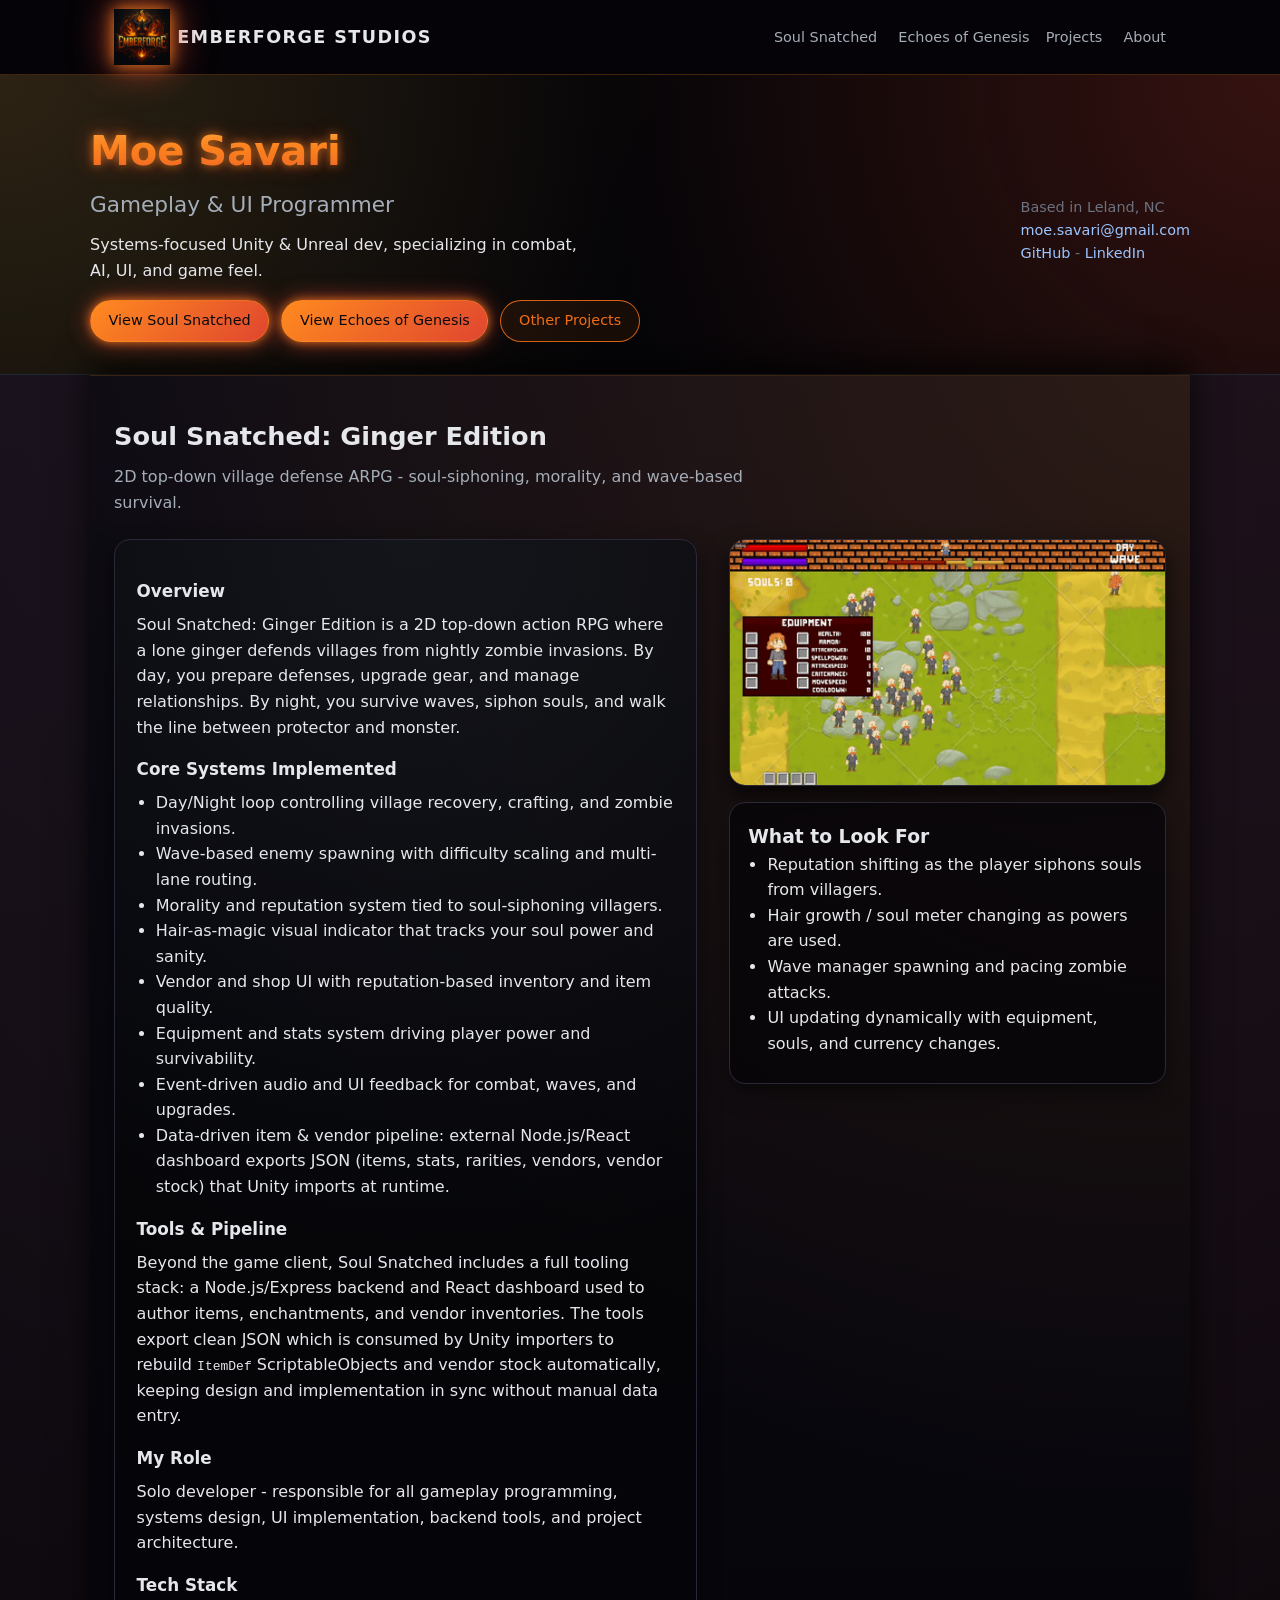
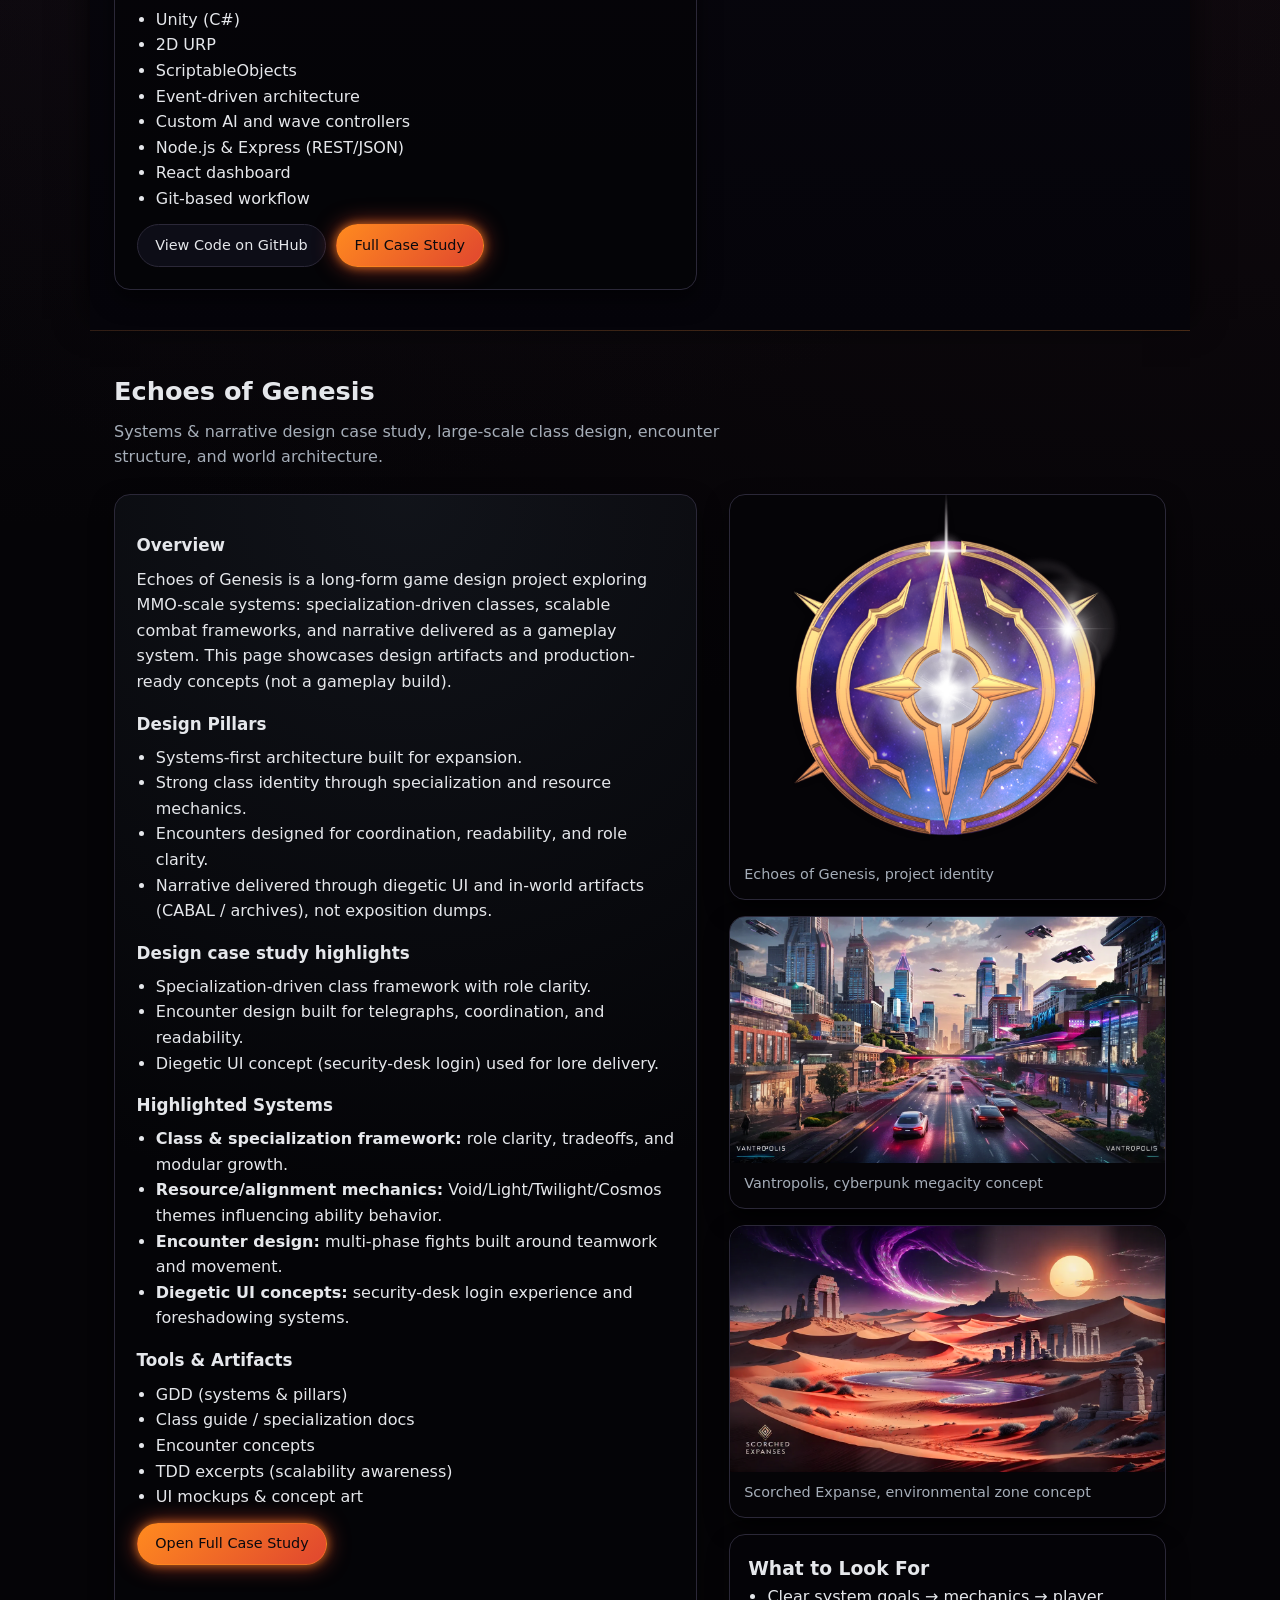
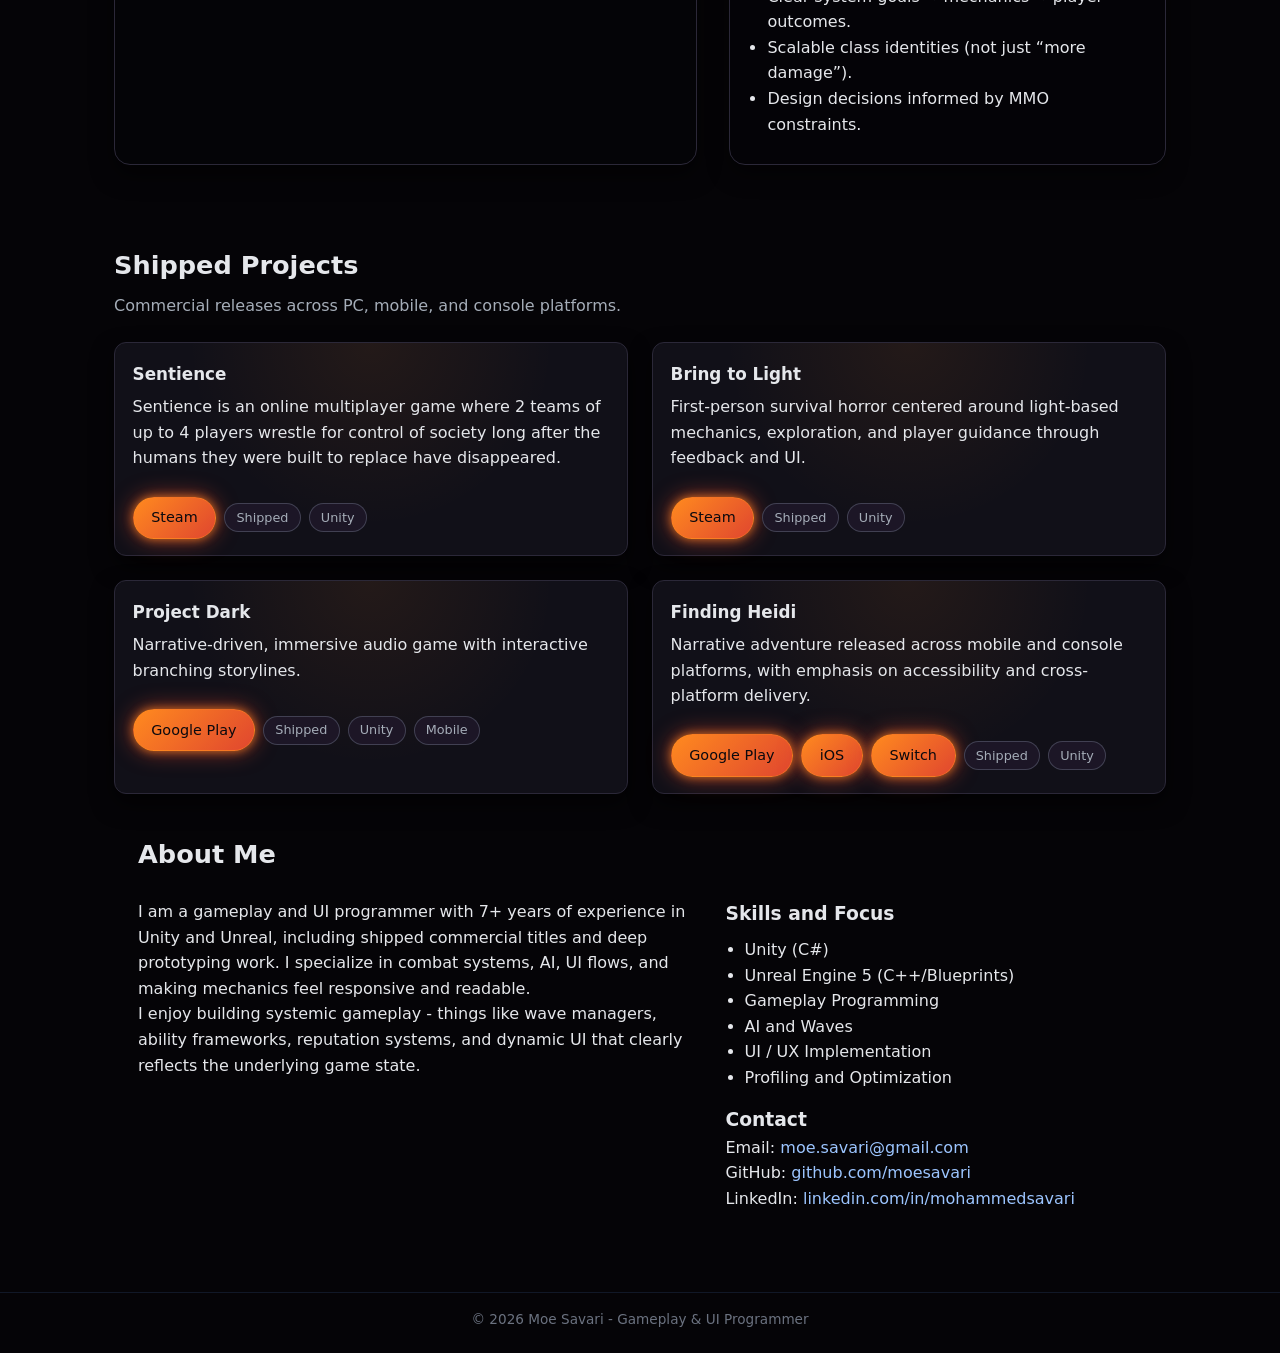
==== index.html @ b4a8c90b "Portfolio: finalize Echoes of Genesis case study and character layout - Added EOG design case study " ====
<!DOCTYPE html>
<html lang="en">
<head>
    <meta charset="UTF-8" />
    <meta name="viewport" content="width=device-width, initial-scale=1.0" />
    <title>Moe Savari - Gameplay & UI Programmer</title>
    <link rel="stylesheet" href="style.css" />
    <link rel="icon" type="image/png" sizes="32x32" href="assets/emberforge_favicon_32x32.png">
    <link rel="icon" type="image/png" sizes="16x16" href="assets/emberforge_favicon_16x16.png">
    <link rel="shortcut icon" href="assets/emberforge_favicon.ico">
</head>
<body>
    <nav class="top-nav">
        <div class="nav-inner">
            <a href="index.html" class="nav-brand">
                <img src="assets/emberforge-logo.png" alt="EmberForge logo" class="brand-logo" />
                <span class="brand-text">EmberForge Studios</span>
            </a>
            <div class="nav-links">
                <a href="index.html#soul-snatched">Soul Snatched</a>
                
                <a href="index.html#echoes-of-genesis">Echoes of Genesis</a><a href="index.html#projects">Projects</a>
                <a href="index.html#about">About</a>
            </div>
        </div>
    </nav>

    <header class="hero">
        <div class="hero-inner">
            <div>
                <h1>Moe Savari</h1>
                <h2>Gameplay & UI Programmer</h2>
                <p class="tagline">
                    Systems-focused Unity & Unreal dev, specializing in combat, AI, UI, and game feel.
                </p>
                <div class="hero-actions">
					<a class="btn primary" href="soul-snatched.html">View Soul Snatched</a>
					<a class="btn primary" href="echoes-of-genesis.html">View Echoes of Genesis</a>
					<a class="btn secondary" href="#projects">Other Projects</a>
				</div>
            </div>
            <div class="hero-meta">
                <p>Based in Leland, NC</p>
                <p>
                    <a href="mailto:moe.savari@gmail.com">moe.savari@gmail.com</a>
                </p>
                <p>
                    <a href="https://github.com/moesavari" target="_blank">GitHub</a> -
                    <a href="https://linkedin.com/in/mohammedsavari" target="_blank">LinkedIn</a>
                </p>
            </div>
		</div>
</header>

    <main>
        <!-- Soul Snatched - MAIN PROJECT -->
        <section id="soul-snatched" class="section highlight">
            <div class="section-header">
                <h2>Soul Snatched: Ginger Edition</h2>
                <p class="section-subtitle">
                    2D top-down village defense ARPG - soul-siphoning, morality, and wave-based survival.
                </p>
            </div>

            <div class="project-grid">
                <div class="project-description">
                    <h3>Overview</h3>
                    <p>
                        Soul Snatched: Ginger Edition is a 2D top-down action RPG where a lone ginger
                        defends villages from nightly zombie invasions. By day, you prepare defenses,
                        upgrade gear, and manage relationships. By night, you survive waves, siphon souls,
                        and walk the line between protector and monster.
                    </p>

                    <h3>Core Systems Implemented</h3>
                    <ul>
                        <li>Day/Night loop controlling village recovery, crafting, and zombie invasions.</li>
                        <li>Wave-based enemy spawning with difficulty scaling and multi-lane routing.</li>
                        <li>Morality and reputation system tied to soul-siphoning villagers.</li>
                        <li>Hair-as-magic visual indicator that tracks your soul power and sanity.</li>
                        <li>Vendor and shop UI with reputation-based inventory and item quality.</li>
                        <li>Equipment and stats system driving player power and survivability.</li>
                        <li>Event-driven audio and UI feedback for combat, waves, and upgrades.</li>
                        <li>
                            Data-driven item &amp; vendor pipeline: external Node.js/React dashboard exports
                            JSON (items, stats, rarities, vendors, vendor stock) that Unity imports at runtime.
                        </li>
                    </ul>

                    <h3>Tools &amp; Pipeline</h3>
                    <p>
                        Beyond the game client, Soul Snatched includes a full tooling stack: a Node.js/Express
                        backend and React dashboard used to author items, enchantments, and vendor inventories.
                        The tools export clean JSON which is consumed by Unity importers to rebuild
                        <code>ItemDef</code> ScriptableObjects and vendor stock automatically, keeping design
                        and implementation in sync without manual data entry.
                    </p>

                    <h3>My Role</h3>
                    <p>
                        Solo developer - responsible for all gameplay programming, systems design,
                        UI implementation, backend tools, and project architecture.
                    </p>

                    <h3>Tech Stack</h3>
                    <ul class="pill-list">
                        <li>Unity (C#)</li>
                        <li>2D URP</li>
                        <li>ScriptableObjects</li>
                        <li>Event-driven architecture</li>
                        <li>Custom AI and wave controllers</li>
                        <li>Node.js &amp; Express (REST/JSON)</li>
                        <li>React dashboard</li>
                        <li>Git-based workflow</li>
                    </ul>

                    <div class="project-links">
                        <a href="https://github.com/moesavari/soul-snatcher-ginger-edition" target="_blank" class="btn secondary">
                            View Code on GitHub
                        </a>
                        <a href="soul-snatched.html" class="btn primary">
                            Full Case Study
                        </a>
                    </div>
                </div>

                <div class="project-media">
                    <!-- Reputation / soul-siphoning GIF on main page -->
                    <div class="media-gif">
                        <img src="assets/gifs/Reputation.gif"
                             alt="Soul siphoning and reputation change in Soul Snatched"
                             class="media-gif-image" />
                    </div>
                    <div class="media-notes">
                        <h3>What to Look For</h3>
                        <ul>
                            <li>Reputation shifting as the player siphons souls from villagers.</li>
                            <li>Hair growth / soul meter changing as powers are used.</li>
                            <li>Wave manager spawning and pacing zombie attacks.</li>
                            <li>UI updating dynamically with equipment, souls, and currency changes.</li>
                        </ul>
                    </div>
                </div>
            </div>
        </section>

        
        <!-- Echoes of Genesis - DESIGN CASE STUDY -->
        <section id="echoes-of-genesis" class="section">
            <div class="section-header">
                <h2>Echoes of Genesis</h2>
                <p class="section-subtitle">
                    Systems &amp; narrative design case study, large-scale class design, encounter structure, and world architecture.
                </p>
            </div>

            <div class="project-grid">
                <div class="project-description">
                    <h3>Overview</h3>
                    <p>
                        Echoes of Genesis is a long-form game design project exploring MMO-scale systems: specialization-driven classes,
                        scalable combat frameworks, and narrative delivered as a gameplay system. This page showcases design artifacts and
                        production-ready concepts (not a gameplay build).
                    </p>

                    <h3>Design Pillars</h3>
                    <ul>
                        <li>Systems-first architecture built for expansion.</li>
                        <li>Strong class identity through specialization and resource mechanics.</li>
                        <li>Encounters designed for coordination, readability, and role clarity.</li>
                        <li>Narrative delivered through diegetic UI and in-world artifacts (CABAL / archives), not exposition dumps.</li>
                    </ul>
					
					<h3>Design case study highlights</h3>
					<ul>
						<li>Specialization-driven class framework with role clarity.</li>
						<li>Encounter design built for telegraphs, coordination, and readability.</li>
						<li>Diegetic UI concept (security-desk login) used for lore delivery.</li>
					</ul>

                    <h3>Highlighted Systems</h3>
                    <ul>
                        <li><strong>Class &amp; specialization framework:</strong> role clarity, tradeoffs, and modular growth.</li>
                        <li><strong>Resource/alignment mechanics:</strong> Void/Light/Twilight/Cosmos themes influencing ability behavior.</li>
                        <li><strong>Encounter design:</strong> multi-phase fights built around teamwork and movement.</li>
                        <li><strong>Diegetic UI concepts:</strong> security-desk login experience and foreshadowing systems.</li>
                    </ul>

                    <h3>Tools &amp; Artifacts</h3>
                    <ul class="pill-list">
                        <li>GDD (systems &amp; pillars)</li>
                        <li>Class guide / specialization docs</li>
                        <li>Encounter concepts</li>
                        <li>TDD excerpts (scalability awareness)</li>
                        <li>UI mockups &amp; concept art</li>
                    </ul>
					
                    <a href="echoes-of-genesis.html" class="btn primary" style="align-self:flex-start;">Open Full Case Study</a>
					
                </div>

                <div class="project-media">
                    
                    <div class="media-gif">
                        <img src="assets/eog/EOG_Logo.png" alt="Echoes of Genesis logo" class="media-gif-image">
                        <div class="media-caption">Echoes of Genesis, project identity</div>
                    </div>

                    <div class="media-gif">
                        <img src="assets/eog/Vantropolis.png" alt="Vantropolis concept art" class="media-gif-image">
                        <div class="media-caption">Vantropolis, cyberpunk megacity concept</div>
                    </div>
                    <div class="media-gif">
                        <img src="assets/eog/ScorchedExpanse.png" alt="Scorched Expanse concept art" class="media-gif-image">
                        <div class="media-caption">Scorched Expanse, environmental zone concept</div>
                    </div>

					<div class="media-notes">
                        <h3>What to Look For</h3>
                        <ul>
                            <li>Clear system goals → mechanics → player outcomes.</li>
                            <li>Scalable class identities (not just “more damage”).</li>
                            <li>Design decisions informed by MMO constraints.</li>
                        </ul>
                    </div>
                </div>
            </div>
        </section>

        <!-- Other Projects Section -->
        <section id="projects" class="section">
            <div class="section-header">
                <h2>Shipped Projects</h2>
                <p class="section-subtitle">
                    Commercial releases across PC, mobile, and console platforms.
                </p>
            </div>

            <div class="cards">
                <article class="card">
                    <h3>Sentience</h3>
                    <p>
                        Sentience is an online multiplayer game where 2 teams of up to 4 players wrestle for control of society long after the humans they were built to replace have disappeared.
                    </p>
					<br>
                    <p class="card-links">
                        <a href="https://store.steampowered.com/app/1352540/Sentience/" target="_blank" class="btn primary">Steam</a>
                        <span class="pill">Shipped</span>
                        <span class="pill">Unity</span>
                    </p>
                </article>

                <article class="card">
                    <h3>Bring to Light</h3>
                    <p>
                        First-person survival horror centered around light-based mechanics, exploration, and player guidance through feedback and UI.
                    </p>
					<br>
                    <p class="card-links">
                        <a href="https://store.steampowered.com/app/636720/Bring_to_Light/" target="_blank" class="btn primary">Steam</a>
                        <span class="pill">Shipped</span>
                        <span class="pill">Unity</span>
                    </p>
                </article>

                <article class="card">
                    <h3>Project Dark</h3>
                    <p>
                        Narrative-driven, immersive audio game with interactive branching storylines.
                    </p>
					<br>
                    <p class="card-links">
                        <a href="https://play.google.com/store/apps/details?id=com.RedMeatGames.ProjectDark&hl=en_US" target="_blank" class="btn primary">Google Play</a>
                        <span class="pill">Shipped</span>
						<span class="pill">Unity</span>
                        <span class="pill">Mobile</span>
                    </p>
                </article>

                <article class="card">
                    <h3>Finding Heidi</h3>
                    <p>
                        Narrative adventure released across mobile and console platforms, with emphasis on accessibility and cross-platform delivery.
                    </p>
					<br>
                    <p class="card-links">
                        <a href="https://play.google.com/store/apps/details?id=com.RedMeatGames.FindingHeidiPrem" target="_blank" class="btn primary">Google Play</a>
                        <a href="https://apps.apple.com/il/app/finding-heidi/id1607544480" target="_blank" class="btn primary">iOS</a>
                        <a href="https://www.nintendo.com/us/store/products/finding-heidi-switch/" target="_blank" class="btn primary">Switch</a>
                        <span class="pill">Shipped</span>
						<span class="pill">Unity</span>
                    </p>
                </article>
            </div>


        <!-- About / Contact -->
        <section id="about" class="section">
            <div class="section-header">
                <h2>About Me</h2>
            </div>
            <div class="about-grid">
                <div>
                    <p>
                        I am a gameplay and UI programmer with 7+ years of experience in Unity and Unreal,
                        including shipped commercial titles and deep prototyping work. I specialize in
                        combat systems, AI, UI flows, and making mechanics feel responsive and readable.
                    </p>
                    <p>
                        I enjoy building systemic gameplay - things like wave managers, ability
                        frameworks, reputation systems, and dynamic UI that clearly reflects the
                        underlying game state.
                    </p>
                </div>
                <div>
                    <h3>Skills and Focus</h3>
                    <ul class="pill-list">
                        <li>Unity (C#)</li>
                        <li>Unreal Engine 5 (C++/Blueprints)</li>
                        <li>Gameplay Programming</li>
                        <li>AI and Waves</li>
                        <li>UI / UX Implementation</li>
                        <li>Profiling and Optimization</li>
                    </ul>

                    <h3>Contact</h3>
                    <p>
                        Email:
                        <a href="mailto:moe.savari@gmail.com">moe.savari@gmail.com</a><br />
                        GitHub:
                        <a href="https://github.com/moesavari" target="_blank">github.com/moesavari</a><br />
                        LinkedIn:
                        <a href="https://linkedin.com/in/mohammedsavari" target="_blank">linkedin.com/in/mohammedsavari</a>
                    </p>
                </div>
            </div>
        </section>
    </main>

    <footer class="footer">
        <p>&copy; <span id="year"></span> Moe Savari - Gameplay & UI Programmer</p>
    </footer>

    <script>
        // Set current year in footer
        document.getElementById("year").textContent = new Date().getFullYear();
    </script>
</body>
</html>
---- style.css ----
:root {
    --ember-bg: #050407;
    --ember-bg-alt: #0c0a10;
    --ember-panel: #111018;
    --ember-panel-alt: #181624;
    --ember-border: #2b2838;

    --ember-orange: #ff8a1f;
    --ember-gold: #ffc857;
    --ember-red: #e0462f;

    --ember-text-main: #e5e7eb;
    --ember-text-soft: #a5adb8;
    --ember-text-muted: #6b7280;

    --ember-radius-lg: 16px;
    --ember-radius-md: 12px;
    --ember-radius-sm: 8px;
}

/* Reset */

* {
    box-sizing: border-box;
    margin: 0;
    padding: 0;
}

body {
    font-family: system-ui, -apple-system, BlinkMacSystemFont, "Segoe UI", sans-serif;
    background:
        radial-gradient(circle at top left, #1c1420 0, transparent 45%),
        radial-gradient(circle at top right, #22121a 0, transparent 50%),
        linear-gradient(180deg, #050407 0%, #050407 45%, #050407 100%);
    color: var(--ember-text-main);
    line-height: 1.6;
}

/* Links */

a {
    color: #9cc5ff;
    text-decoration: none;
}

a:hover {
    text-decoration: underline;
}

/* Top nav */

.top-nav {
    position: sticky;
    top: 0;
    z-index: 40;
    background: rgba(5, 4, 7, 0.96);
    backdrop-filter: blur(12px);
    border-bottom: 1px solid rgba(255, 138, 31, 0.25);
}

.nav-inner {
    max-width: 1100px;
    margin: 0 auto;
    padding: 0.55rem 1.5rem;
    display: flex;
    align-items: center;
    justify-content: space-between;
}

.nav-brand {
    display: inline-flex;
    align-items: center;
    gap: 0.45rem;
    font-weight: 600;
    color: var(--ember-text-main);
}

.brand-logo {
    width: 56px;
    height: 56px;
    object-fit: contain;
    filter:
        drop-shadow(0 0 8px rgba(255, 138, 31, 0.85))
        drop-shadow(0 0 18px rgba(224, 70, 47, 0.75));
}

.brand-text {
    font-size: 1.1rem;
    letter-spacing: 0.08em;
    text-transform: uppercase;
}

.nav-links a {
    margin-left: 1rem;
    font-size: 0.9rem;
    color: var(--ember-text-soft);
}

.nav-links a:hover {
    color: var(--ember-gold);
}

/* Hero */

.hero {
    padding: 2.8rem 1.5rem 2rem;
    border-bottom: 1px solid #1f2933;
    background:
        radial-gradient(circle at top left, rgba(255, 200, 87, 0.16) 0, transparent 50%),
        radial-gradient(circle at top right, rgba(224, 70, 47, 0.22) 0, transparent 52%),
        linear-gradient(180deg, #050407 0%, #050407 100%);
}

.hero-inner {
    max-width: 1100px;
    margin: 0 auto;
    display: flex;
    flex-wrap: wrap;
    justify-content: space-between;
    gap: 2rem;
}

.hero h1 {
    font-size: 2.5rem;
    margin-bottom: 0.3rem;
    background: linear-gradient(180deg, var(--ember-gold) 0%, var(--ember-orange) 45%, var(--ember-red) 100%);
    -webkit-background-clip: text;
    color: transparent;
    text-shadow:
        0 0 10px rgba(255, 138, 31, 0.7),
        0 0 22px rgba(224, 70, 47, 0.45);
}

.hero h2 {
    font-size: 1.35rem;
    font-weight: 500;
    color: var(--ember-text-soft);
    margin-bottom: 0.6rem;
}

.tagline {
    max-width: 32rem;
    margin-bottom: 1rem;
    color: var(--ember-text-main);
}

.hero-actions {
    display: flex;
    flex-wrap: wrap;
    gap: 0.75rem;
    margin-top: 0.3rem;
}

.hero-meta {
    font-size: 0.9rem;
    color: var(--ember-text-muted);
    align-self: center;
}

/* Buttons */

.btn {
    display: inline-block;
    padding: 0.55rem 1.1rem;
    border-radius: 999px;
    border: 1px solid var(--ember-border);
    font-size: 0.9rem;
    cursor: pointer;
    text-decoration: none;
    transition: background 0.18s ease, color 0.18s ease, box-shadow 0.18s ease, transform 0.08s ease;
}

.btn.primary {
    background: linear-gradient(135deg, var(--ember-orange), var(--ember-red));
    border-color: rgba(255, 138, 31, 0.5);
    color: #0b090e;
    font-weight: 500;
    box-shadow:
        0 0 10px rgba(255, 138, 31, 0.7),
        0 0 22px rgba(224, 70, 47, 0.7);
}

.btn.primary:hover {
    transform: translateY(-1px);
    box-shadow:
        0 0 14px rgba(255, 170, 70, 0.85),
        0 0 26px rgba(224, 70, 47, 0.85);
}

.btn.secondary {
    background: rgba(15, 15, 25, 0.9);
    color: var(--ember-text-main);
}

.btn.secondary:hover {
    border-color: rgba(255, 138, 31, 0.55);
    color: var(--ember-gold);
}

/* Sections */

.section {
    padding: 2.5rem 1.5rem;
    max-width: 1100px;
    margin: 0 auto;
}

.section.highlight {
    background:
        radial-gradient(circle at top right, rgba(255, 138, 31, 0.12) 0, transparent 60%),
        linear-gradient(180deg, rgba(14, 12, 20, 0.98), rgba(5, 4, 10, 1));
    border-top: 1px solid rgba(255, 138, 31, 0.22);
    border-bottom: 1px solid rgba(255, 138, 31, 0.14);
    box-shadow: 0 -12px 32px rgba(0, 0, 0, 0.75);
}

.section-header {
    margin-bottom: 1.5rem;
}

.section-header h2 {
    font-size: 1.6rem;
    margin-bottom: 0.45rem;
}

.section-subtitle {
    color: var(--ember-text-soft);
    max-width: 42rem;
}

/* Grid layouts */

.project-grid {
    display: grid;
    grid-template-columns: minmax(0, 2fr) minmax(0, 1.5fr);
    gap: 2rem;
}

.project-description h3 {
    margin-top: 1rem;
    margin-bottom: 0.45rem;
    font-size: 1.05rem;
}

.project-description ul {
    list-style: disc;
    padding-left: 1.2rem;
    margin-bottom: 0.8rem;
}

.project-description p {
    margin-bottom: 0.4rem;
}

/* Pills */

.pill-list {
    list-style: disc;
    padding-left: 1.2rem;
    margin: 0.5rem 0 0.9rem;
    display: block;
}

.pill {
    display: inline-block;
    padding: 0.2rem 0.7rem;
    border-radius: 999px;
    background: rgba(30, 24, 40, 0.95);
    border: 1px solid rgba(148, 163, 184, 0.3);
    font-size: 0.8rem;
    color: var(--ember-text-soft);
}

/* Project links */

.project-links {
    margin-top: 0.8rem;
    display: flex;
    flex-wrap: wrap;
    gap: 0.6rem;
}

/* Media */

.project-media {
    display: flex;
    flex-direction: column;
    gap: 1rem;
}

.media-placeholder {
    border-radius: var(--ember-radius-lg);
    border: 1px dashed rgba(148, 163, 184, 0.4);
    padding: 2rem 1rem;
    text-align: center;
    color: var(--ember-text-muted);
    background:
        radial-gradient(circle at top, rgba(55, 65, 81, 0.4), transparent 50%),
        #050407;
}

.media-placeholder p:first-child {
    font-weight: 600;
    margin-bottom: 0.3rem;
}

.media-notes ul {
    list-style: disc;
    padding-left: 1.2rem;
    margin-bottom: 0.5rem;
}

.hint {
    font-size: 0.8rem;
    color: var(--ember-text-muted);
}

/* Cards */

.cards {
    display: grid;
    grid-template-columns: repeat(auto-fit, minmax(260px, 1fr));
    gap: 1.5rem;
}

.card {
    border-radius: var(--ember-radius-md);
    border: 1px solid var(--ember-border);
    padding: 1.1rem 1.1rem 1rem;
    background:
        radial-gradient(circle at top, rgba(255, 138, 31, 0.08), transparent 55%),
        var(--ember-panel);
    box-shadow: 0 10px 22px rgba(0, 0, 0, 0.6);
}

.card h3 {
    font-size: 1.05rem;
    margin-bottom: 0.4rem;
}

.card p {
    margin-bottom: 0.5rem;
    color: var(--ember-text-main);
}

.card ul {
    list-style: disc;
    padding-left: 1.1rem;
    margin-bottom: 0.4rem;
}

.card-links {
    display: flex;
    flex-wrap: wrap;
    gap: 0.4rem;
}

/* About grid */

.about-grid {
    display: grid;
    grid-template-columns: minmax(0, 2fr) minmax(0, 1.5fr);
    gap: 2rem;
}

/* Footer */

.footer {
    border-top: 1px solid #111827;
    padding: 1rem 1.5rem 1.4rem;
    text-align: center;
    font-size: 0.85rem;
    color: var(--ember-text-muted);
    background: #050407;
}

/* Responsive */

@media (max-width: 900px) {
    .hero-inner {
        flex-direction: column;
        align-items: flex-start;
    }

    .project-grid,
    .about-grid {
        grid-template-columns: minmax(0, 1fr);
    }

    .nav-inner {
        flex-direction: column;
        align-items: flex-start;
        gap: 0.4rem;
    }

    .nav-links {
        display: flex;
        gap: 0.8rem;
        flex-wrap: wrap;
    }
}
/* Showcase Section Styling */
.showcase-section {
    margin-top: 60px;
    margin-bottom: 80px;
    text-align: center;
}

.section-title {
    font-size: 2rem;
    color: #ff9d57; /* EmberForge accent orange */
    margin-bottom: 25px;
}

.video-container {
    width: 100%;
    max-width: 900px; /* wide but not too wide */
    margin: 0 auto;
    border-radius: 12px;
    overflow: hidden;
    box-shadow: 0 0 20px rgba(255, 140, 70, 0.3);
}

.showcase-video {
    width: 100%;
    height: auto;
    display: block;
}

.video-caption {
    margin-top: 15px;
    font-size: 1.1rem;
    color: #e0e0e0;
}
/* GIF media blocks */
.media-gif {
    border-radius: var(--ember-radius-lg);
    border: 1px solid var(--ember-border);
    background: #050407;
    overflow: hidden;
    box-shadow: 0 10px 22px rgba(0, 0, 0, 0.7);
}

.media-gif-image {
    display: block;
    width: 100%;
    height: auto;
}

.media-caption {
    padding: 0.6rem 0.9rem 0.8rem;
    font-size: 0.9rem;
    color: var(--ember-text-soft);
    text-align: left;
}


/* EOG case study additions */
.media-grid {
    display: grid;
    grid-template-columns: repeat(2, minmax(0, 1fr));
    gap: 1.2rem;
}

.media-card {
    border-radius: var(--ember-radius-lg);
    border: 1px solid var(--ember-border);
    background: rgba(5, 4, 7, 0.72);
    box-shadow: 0 10px 22px rgba(0, 0, 0, 0.55);
    overflow: hidden;
}

.media-card img {
    width: 100%;
    height: auto;
    display: block;
}

.media-card figcaption {
    padding: 0.75rem 0.9rem;
    color: rgba(226, 232, 240, 0.85);
    font-size: 0.95rem;
}

@media (max-width: 780px) {
    .media-grid {
        grid-template-columns: 1fr;
    }
}

.content-card {
    border-radius: var(--ember-radius-lg);
    border: 1px solid var(--ember-border);
    background: radial-gradient(circle at top, rgba(55, 65, 81, 0.35), transparent 55%), rgba(5, 4, 7, 0.86);
    padding: 1.35rem 1.35rem;
    box-shadow: 0 10px 22px rgba(0, 0, 0, 0.65);
}

.project-description,
.media-notes,
.media-placeholder {
    border-radius: var(--ember-radius-lg);
}

.project-description {
    padding: 1.35rem 1.35rem;
    border: 1px solid var(--ember-border);
    background: radial-gradient(circle at top, rgba(55, 65, 81, 0.25), transparent 55%), rgba(5, 4, 7, 0.78);
    box-shadow: 0 10px 22px rgba(0, 0, 0, 0.55);
}

.media-notes {
    padding: 1.15rem 1.15rem;
    border: 1px solid var(--ember-border);
    background: rgba(5, 4, 7, 0.72);
    box-shadow: 0 10px 22px rgba(0, 0, 0, 0.45);
}

.media-placeholder {
    padding: 1.25rem 1.25rem;
    border: 1px dashed rgba(148, 163, 184, 0.45);
    background: rgba(5, 4, 7, 0.55);
}

@media (max-width: 780px) {
    .project-grid,
    .about-grid {
        grid-template-columns: 1fr;
    }

    .cards {
        grid-template-columns: 1fr;
    }
}

.card p {
    margin: 0;
}

.card .card-links {
    margin-top: auto;
    display: flex;
    flex-wrap: wrap;
    gap: 0.5rem;
    align-items: center;
}
/* --- Fix: hero secondary buttons should carry Emberforge orange outline --- */
.hero .btn.secondary {
    border-color: rgba(249, 115, 22, 0.85);
    color: rgba(249, 115, 22, 0.95);
    background: rgba(249, 115, 22, 0.08);
}
.hero .btn.secondary:hover { background: rgba(249, 115, 22, 0.16); }

/* --- Shipped Projects: spacing between text and pills --- */
.card p + .project-links,
.card .ship-credit + .project-links {
    margin-top: 1.1rem;
}

/* --- Shipped Projects: Emberforge orange pills (treat as buttons) --- */
.project-links .pill,
.project-links a.pill {
    border-color: rgba(249, 115, 22, 0.55);
    color: rgba(249, 115, 22, 0.95);
    background: rgba(249, 115, 22, 0.06);
}
.project-links .pill:hover,
.project-links a.pill:hover {
    background: rgba(249, 115, 22, 0.14);
}

/* --- Prevent oversized description panels --- */
.project-description {
    min-height: unset !important;
    height: auto !important;
}

#projects .cards {
    grid-template-columns: repeat(2, minmax(0, 1fr)) !important;
}
@media (max-width: 980px) {
    #projects .cards { grid-template-columns: 1fr !important; }
}

/* --- Index hero micro content to reduce empty space --- */
.hero-micro {
    margin-top: 1.4rem;
}
.micro-card {
    max-width: 820px;
    padding: 1rem 1.2rem;
    border-radius: 16px;
    border: 1px solid rgba(148, 163, 184, 0.22);
    background: rgba(17, 19, 28, 0.45);
    box-shadow: 0 16px 60px rgba(0,0,0,0.35);
}
.micro-card h3 {
    margin: 0 0 0.6rem 0;
    font-size: 1.05rem;
    color: rgba(226,232,240,0.95);
}
.micro-card ul { margin: 0; padding-left: 1.1rem; color: rgba(226,232,240,0.8); }
.micro-card li { margin: 0.25rem 0; }

.key-characters-grid {
    display: grid;
    grid-template-columns: repeat(2, minmax(0, 1fr));
    gap: 24px;
    align-items: stretch;
}

@media (max-width: 900px) {
    .key-characters-grid {
        grid-template-columns: 1fr;
    }
}

.character-card .character-media {
    width: 100%;
    aspect-ratio: 4 / 5;
    overflow: hidden;
    border-radius: 16px;
    background: rgba(0,0,0,0.25);
}

.character-card .character-media img {
    width: 100%;
    height: 100%;
    display: block;
    object-fit: cover; 
    object-position: center; 
}

.char-rylan {
    object-position: 50% 20%;
}

.char-serina {
    object-position: 50% 25%;
}

.char-clyreus {
    object-position: 50% 35%;
}

.char-arlena {
    object-position: 50% 25%;
}
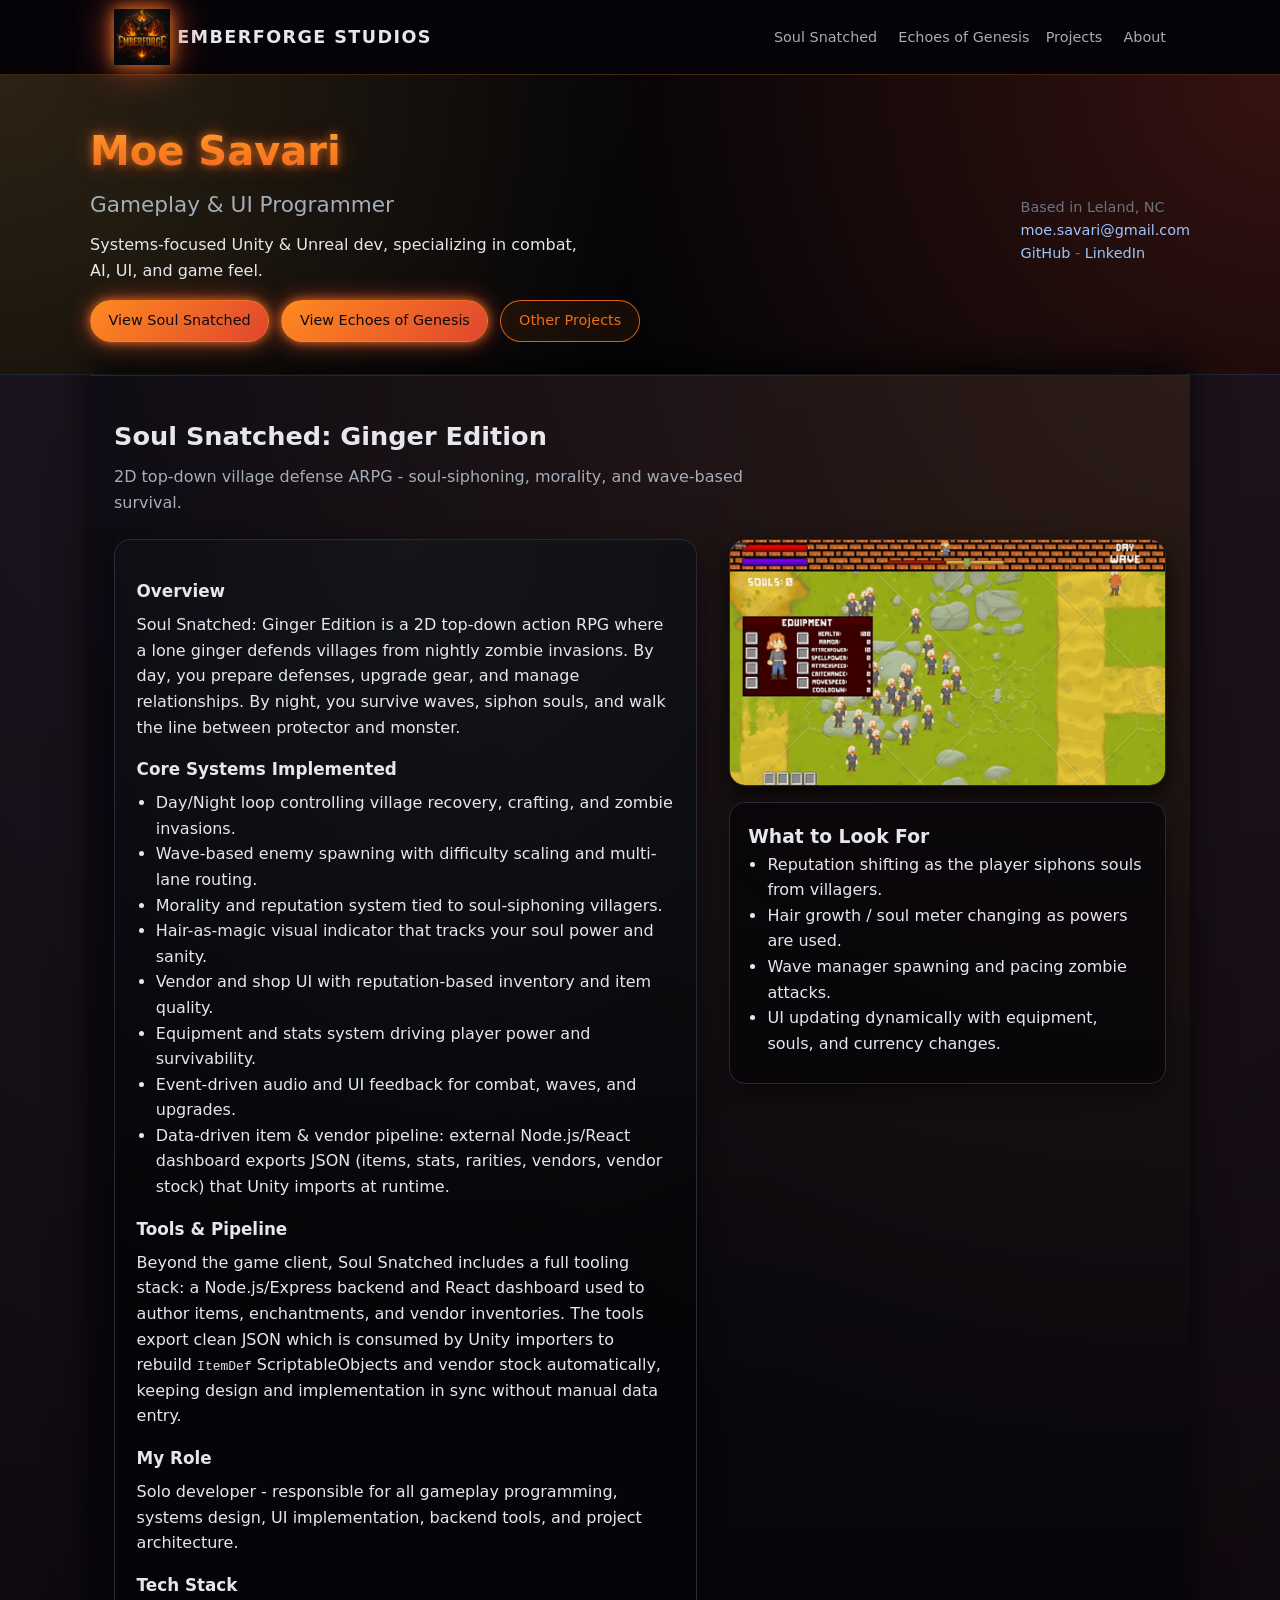
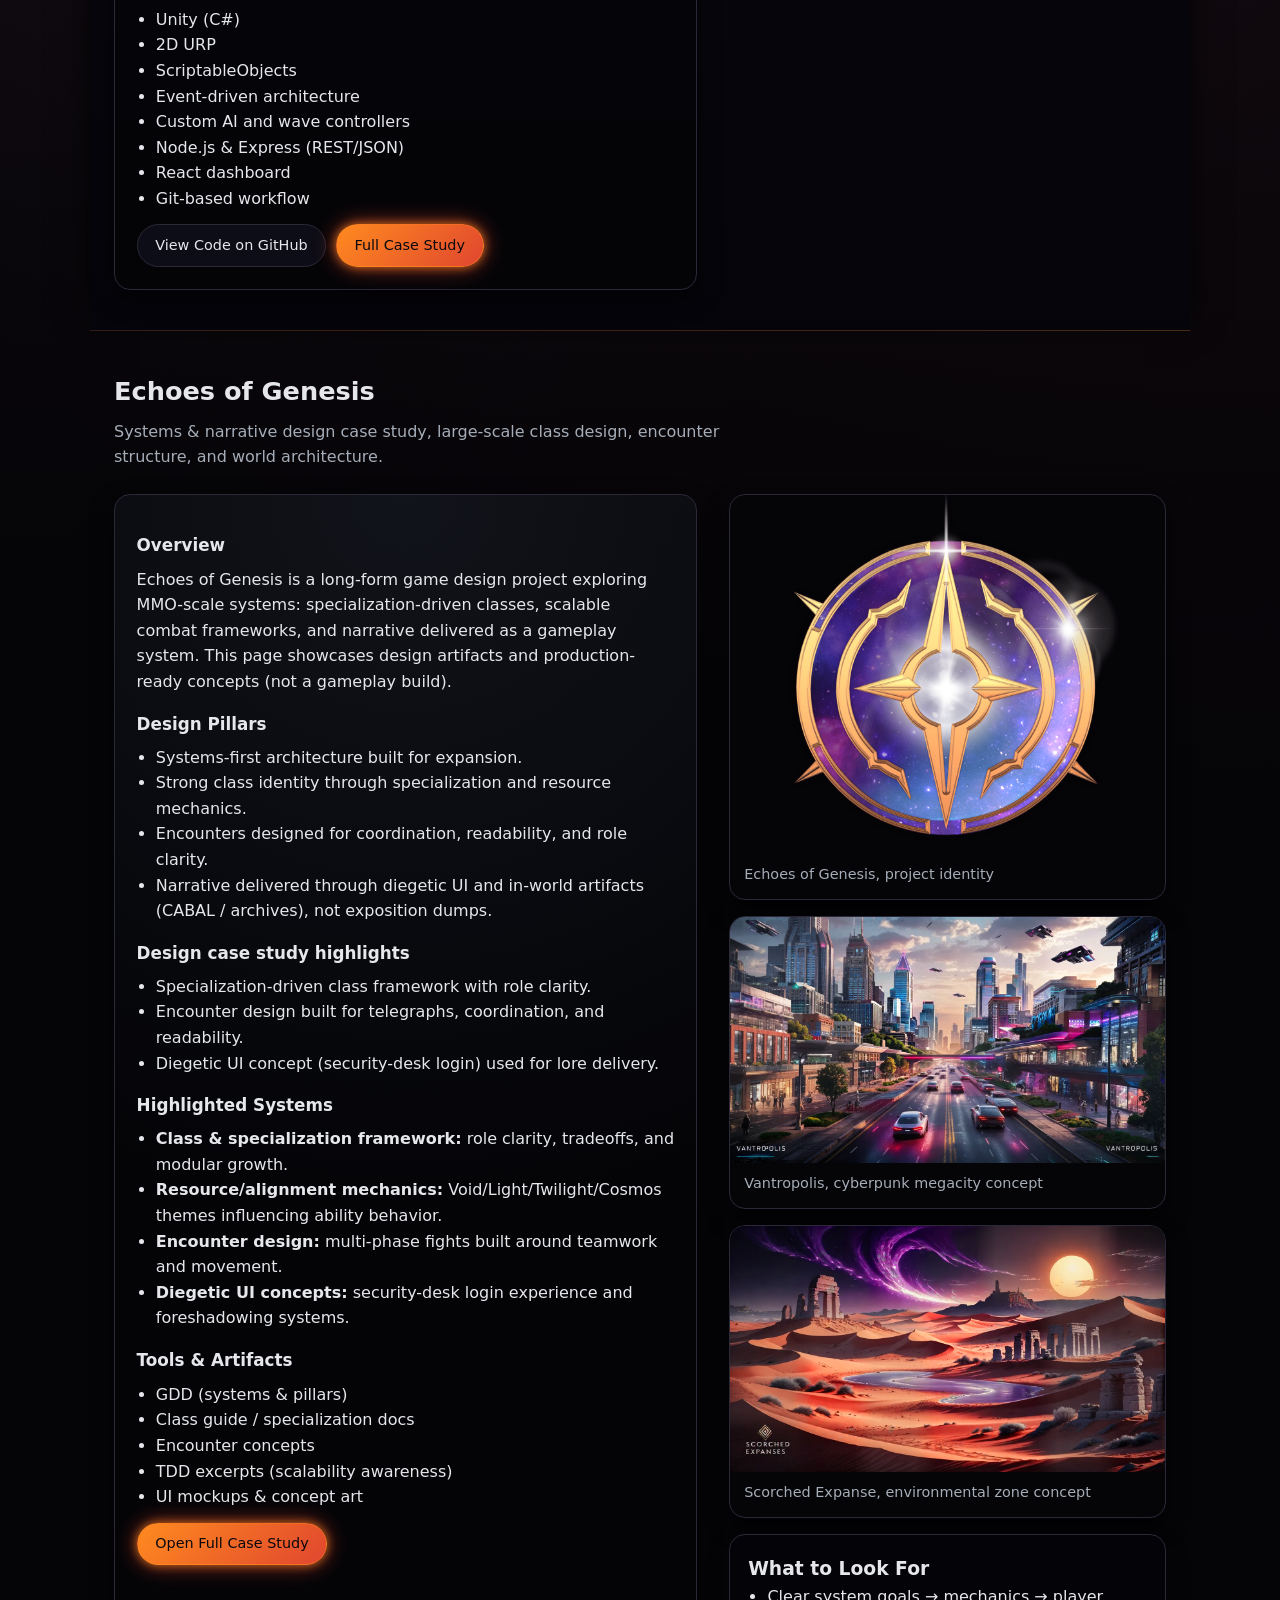
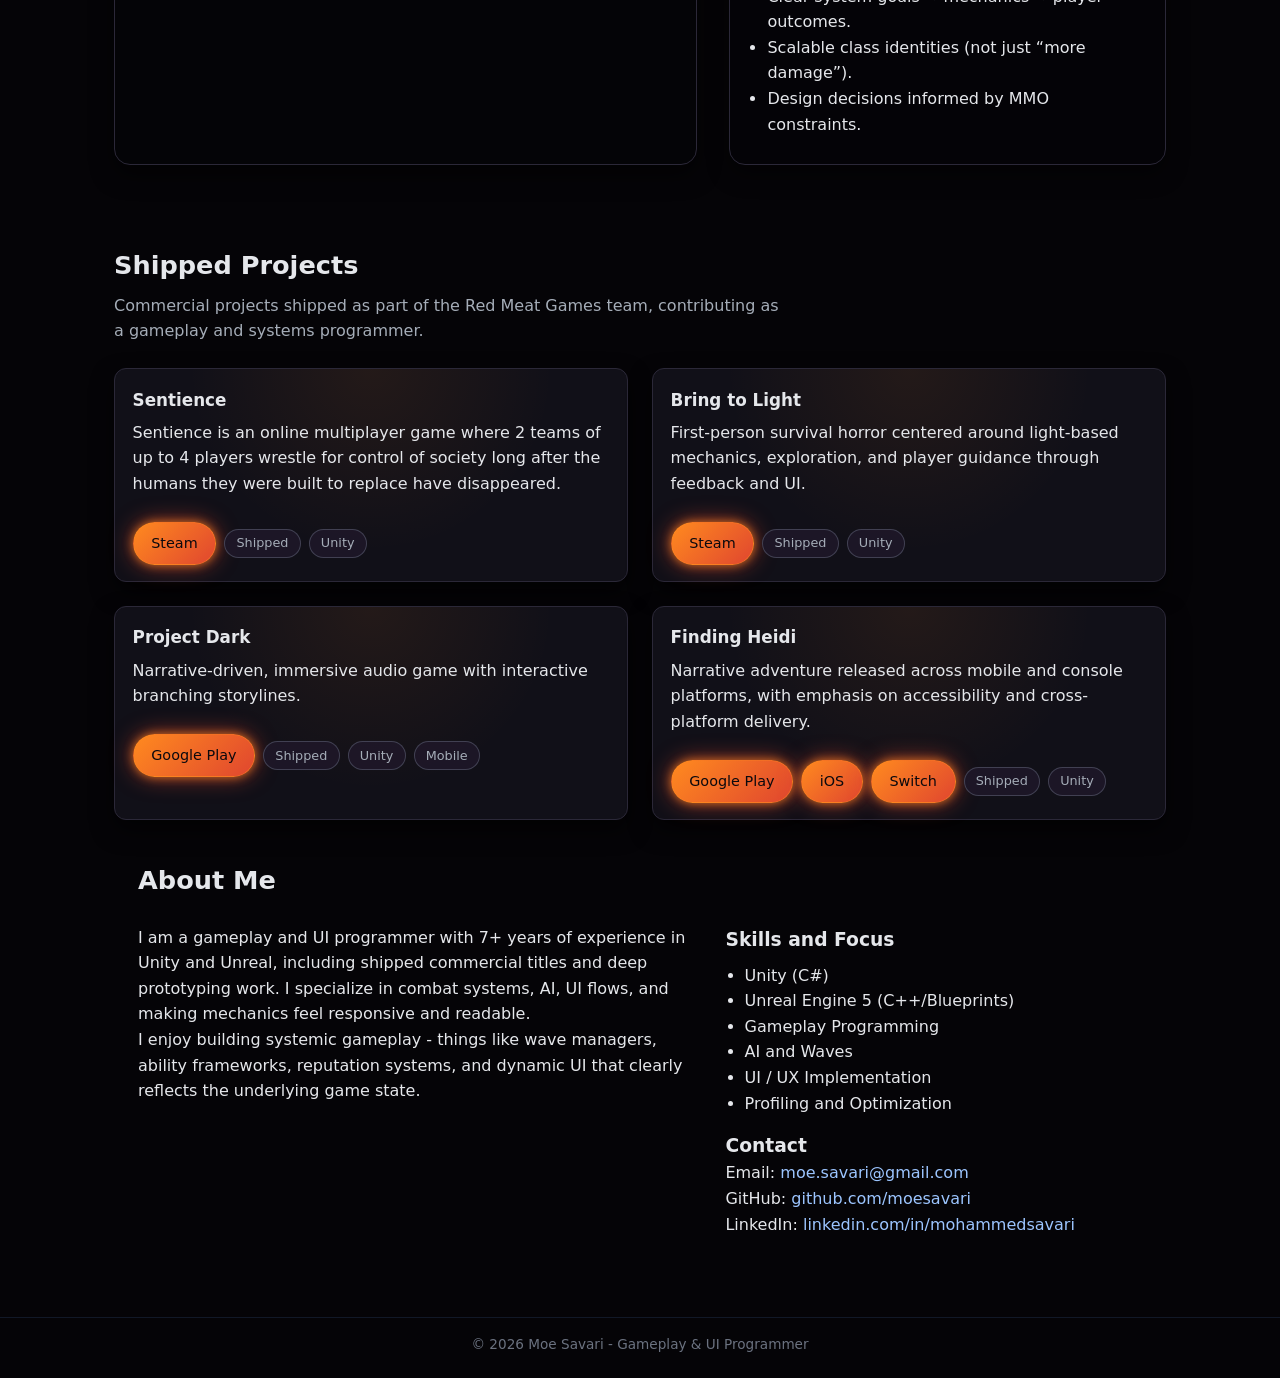
==== commit 1a219415: "Portfolio updates - Updated EOG website to contain the other races. - Updated index to mention credi" ====
--- a/index.html
+++ b/index.html
@@ -125,7 +125,6 @@
                 </div>
 
                 <div class="project-media">
-                    <!-- Reputation / soul-siphoning GIF on main page -->
                     <div class="media-gif">
                         <img src="assets/gifs/Reputation.gif"
                              alt="Soul siphoning and reputation change in Soul Snatched"
@@ -232,7 +231,7 @@
             <div class="section-header">
                 <h2>Shipped Projects</h2>
                 <p class="section-subtitle">
-                    Commercial releases across PC, mobile, and console platforms.
+                    Commercial projects shipped as part of the Red Meat Games team, contributing as a gameplay and systems programmer.
                 </p>
             </div>
 
@@ -342,7 +341,6 @@
     </footer>
 
     <script>
-        // Set current year in footer
         document.getElementById("year").textContent = new Date().getFullYear();
     </script>
 </body>
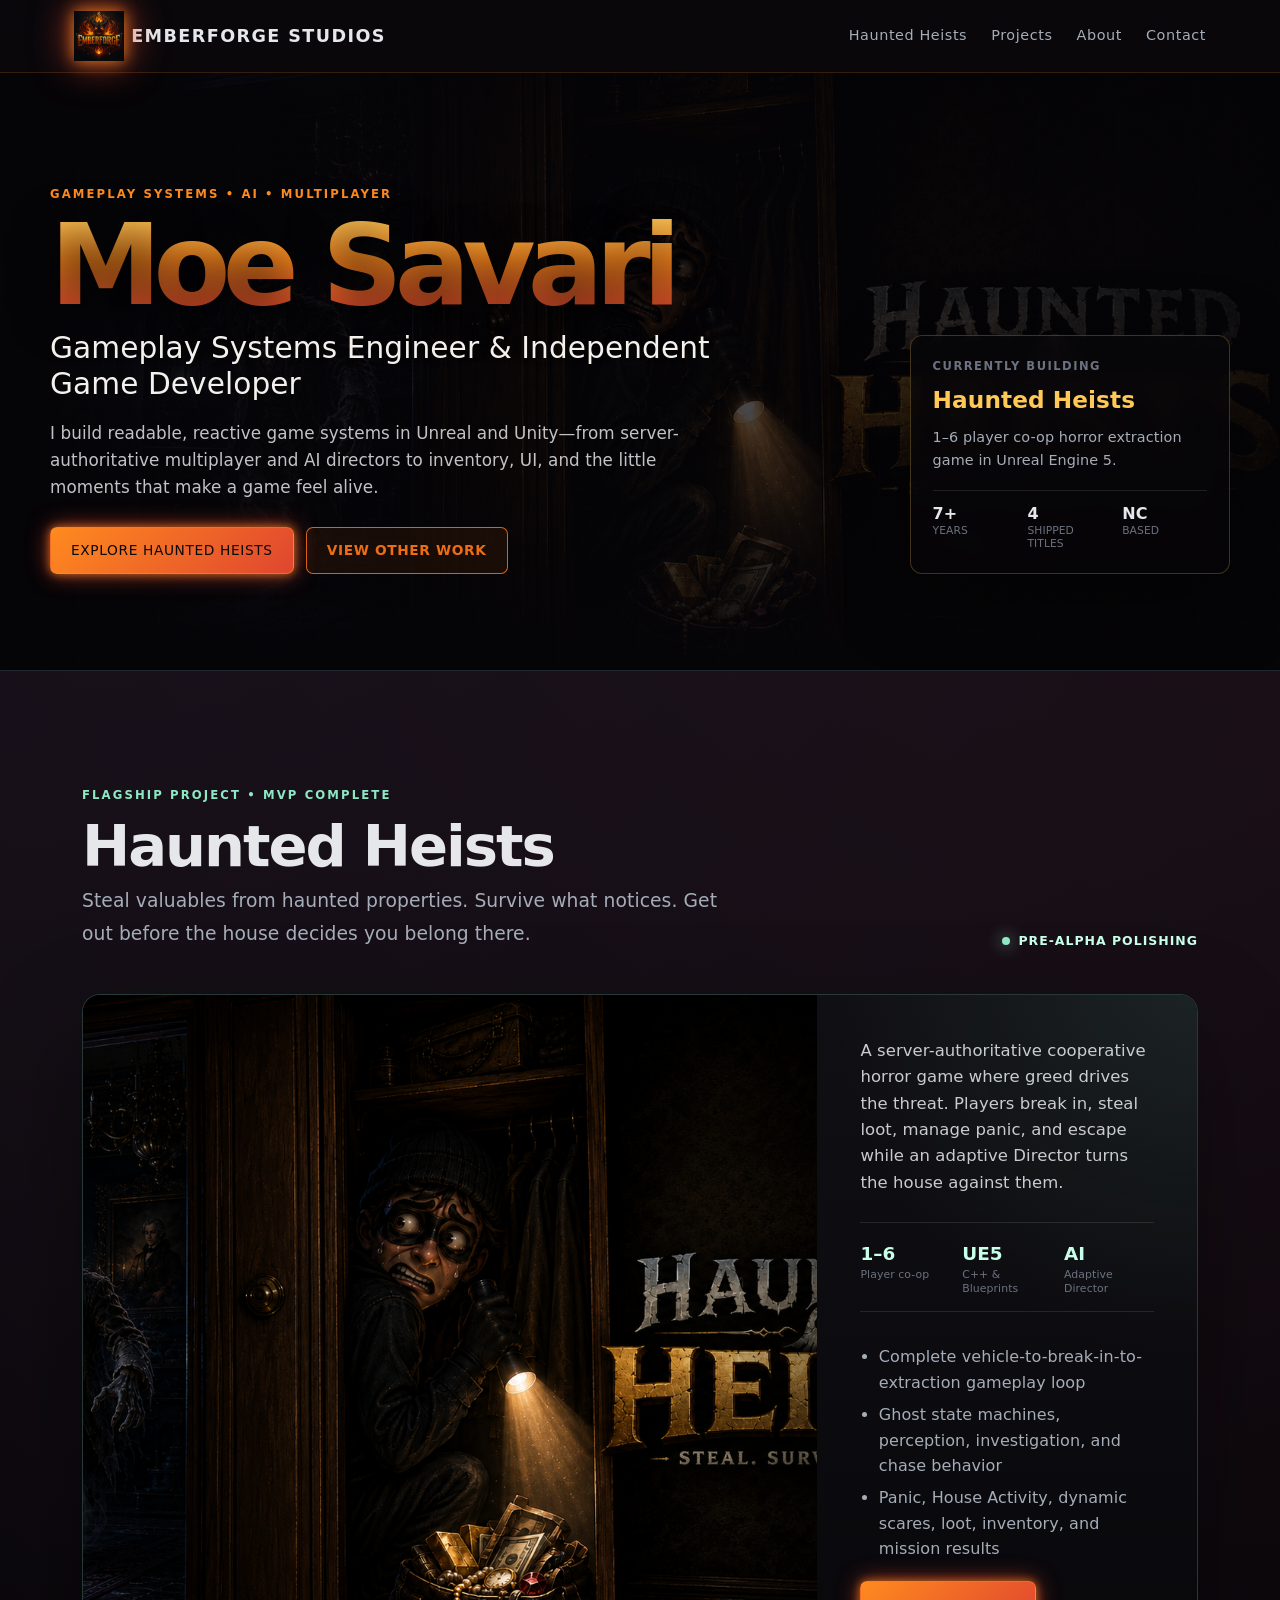
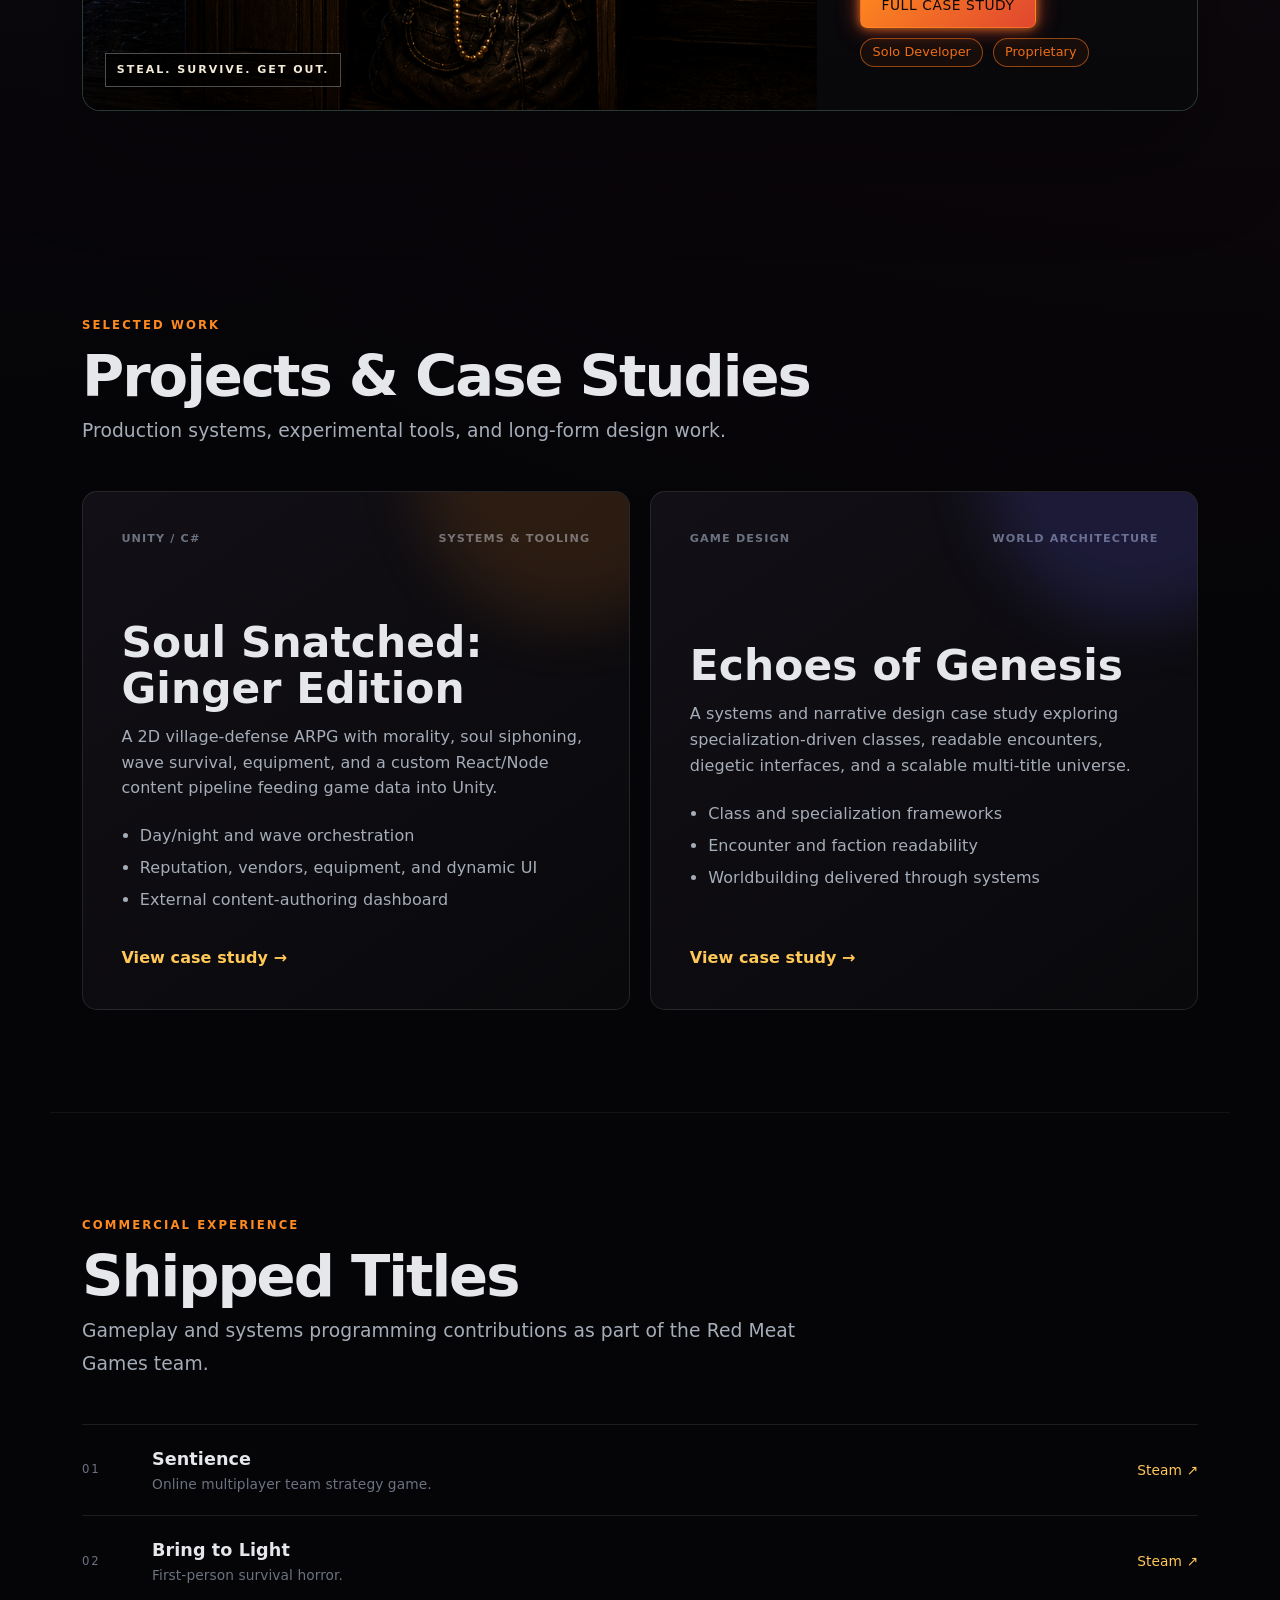
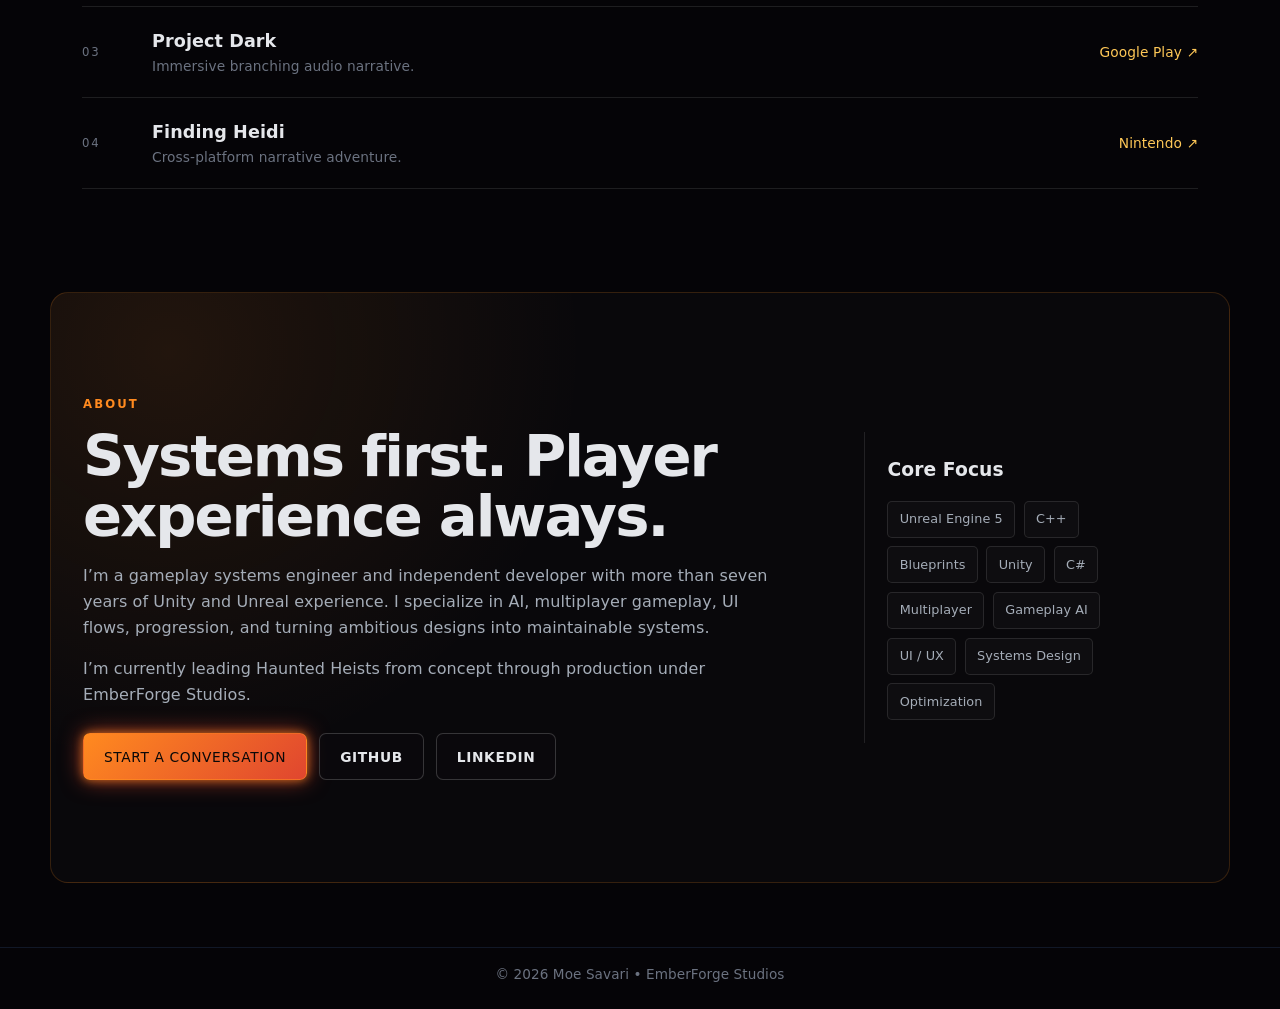
==== commit 8d963efa: "Add Haunted Heists flagship portfolio case study - Feature Haunted Heists as the flagship portfolio " ====
--- a/index.html
+++ b/index.html
@@ -1,343 +1,202 @@
 <!DOCTYPE html>
 <html lang="en">
 <head>
-    <meta charset="UTF-8" />
-    <meta name="viewport" content="width=device-width, initial-scale=1.0" />
-    <title>Moe Savari - Gameplay & UI Programmer</title>
-    <link rel="stylesheet" href="style.css" />
+    <meta charset="UTF-8">
+    <meta name="viewport" content="width=device-width, initial-scale=1.0">
+    <meta name="description" content="Portfolio of Moe Savari, gameplay systems engineer and independent game developer behind Haunted Heists.">
+    <title>Moe Savari | Gameplay Systems Engineer</title>
+    <link rel="stylesheet" href="style.css?v=9">
     <link rel="icon" type="image/png" sizes="32x32" href="assets/emberforge_favicon_32x32.png">
     <link rel="icon" type="image/png" sizes="16x16" href="assets/emberforge_favicon_16x16.png">
     <link rel="shortcut icon" href="assets/emberforge_favicon.ico">
 </head>
 <body>
-    <nav class="top-nav">
+    <a class="skip-link" href="#main-content">Skip to main content</a>
+
+    <nav class="top-nav" aria-label="Primary navigation">
         <div class="nav-inner">
-            <a href="index.html" class="nav-brand">
-                <img src="assets/emberforge-logo.png" alt="EmberForge logo" class="brand-logo" />
+            <a href="index.html" class="nav-brand" aria-label="EmberForge Studios home">
+                <img src="assets/emberforge-logo.png" alt="" class="brand-logo">
                 <span class="brand-text">EmberForge Studios</span>
             </a>
             <div class="nav-links">
-                <a href="index.html#soul-snatched">Soul Snatched</a>
-                
-                <a href="index.html#echoes-of-genesis">Echoes of Genesis</a><a href="index.html#projects">Projects</a>
-                <a href="index.html#about">About</a>
+                <a href="#haunted-heists">Haunted Heists</a>
+                <a href="#projects">Projects</a>
+                <a href="#about">About</a>
+                <a href="mailto:moe.savari@gmail.com">Contact</a>
             </div>
         </div>
     </nav>
 
-    <header class="hero">
+    <header class="hero portfolio-hero">
         <div class="hero-inner">
-            <div>
+            <div class="hero-copy">
+                <p class="eyebrow">Gameplay systems • AI • multiplayer</p>
                 <h1>Moe Savari</h1>
-                <h2>Gameplay & UI Programmer</h2>
+                <h2>Gameplay Systems Engineer &amp; Independent Game Developer</h2>
                 <p class="tagline">
-                    Systems-focused Unity & Unreal dev, specializing in combat, AI, UI, and game feel.
+                    I build readable, reactive game systems in Unreal and Unity—from server-authoritative
+                    multiplayer and AI directors to inventory, UI, and the little moments that make a game feel alive.
                 </p>
                 <div class="hero-actions">
-					<a class="btn primary" href="soul-snatched.html">View Soul Snatched</a>
-					<a class="btn primary" href="echoes-of-genesis.html">View Echoes of Genesis</a>
-					<a class="btn secondary" href="#projects">Other Projects</a>
-				</div>
-            </div>
-            <div class="hero-meta">
-                <p>Based in Leland, NC</p>
-                <p>
-                    <a href="mailto:moe.savari@gmail.com">moe.savari@gmail.com</a>
-                </p>
-                <p>
-                    <a href="https://github.com/moesavari" target="_blank">GitHub</a> -
-                    <a href="https://linkedin.com/in/mohammedsavari" target="_blank">LinkedIn</a>
-                </p>
-            </div>
-		</div>
-</header>
-
-    <main>
-        <!-- Soul Snatched - MAIN PROJECT -->
-        <section id="soul-snatched" class="section highlight">
-            <div class="section-header">
-                <h2>Soul Snatched: Ginger Edition</h2>
-                <p class="section-subtitle">
-                    2D top-down village defense ARPG - soul-siphoning, morality, and wave-based survival.
-                </p>
-            </div>
-
-            <div class="project-grid">
-                <div class="project-description">
-                    <h3>Overview</h3>
+                    <a class="btn primary" href="haunted-heists.html">Explore Haunted Heists</a>
+                    <a class="btn secondary" href="#projects">View Other Work</a>
+                </div>
+            </div>
+            <aside class="hero-proof" aria-label="Professional highlights">
+                <span class="proof-kicker">Currently building</span>
+                <strong>Haunted Heists</strong>
+                <p>1–6 player co-op horror extraction game in Unreal Engine 5.</p>
+                <div class="proof-stats">
+                    <span><b>7+</b> years</span>
+                    <span><b>4</b> shipped titles</span>
+                    <span><b>NC</b> based</span>
+                </div>
+            </aside>
+        </div>
+    </header>
+
+    <main id="main-content">
+        <section id="haunted-heists" class="section flagship-section">
+            <div class="section-header split-header">
+                <div>
+                    <p class="eyebrow spectral">Flagship project • MVP complete</p>
+                    <h2>Haunted Heists</h2>
+                    <p class="section-subtitle">
+                        Steal valuables from haunted properties. Survive what notices. Get out before the house decides you belong there.
+                    </p>
+                </div>
+                <div class="status-chip"><span></span> Pre-alpha polishing</div>
+            </div>
+
+            <article class="flagship-card">
+                <a class="flagship-visual" href="haunted-heists.html" aria-label="Open the Haunted Heists case study">
+                    <img src="assets/haunted-heists/haunted-heists-keyart.webp" alt="Haunted Heists title screen showing a panicked thief hiding from a ghost">
+                    <span class="visual-scrim"></span>
+                    <span class="visual-label">STEAL. SURVIVE. GET OUT.</span>
+                </a>
+                <div class="flagship-content">
                     <p>
-                        Soul Snatched: Ginger Edition is a 2D top-down action RPG where a lone ginger
-                        defends villages from nightly zombie invasions. By day, you prepare defenses,
-                        upgrade gear, and manage relationships. By night, you survive waves, siphon souls,
-                        and walk the line between protector and monster.
-                    </p>
-
-                    <h3>Core Systems Implemented</h3>
-                    <ul>
-                        <li>Day/Night loop controlling village recovery, crafting, and zombie invasions.</li>
-                        <li>Wave-based enemy spawning with difficulty scaling and multi-lane routing.</li>
-                        <li>Morality and reputation system tied to soul-siphoning villagers.</li>
-                        <li>Hair-as-magic visual indicator that tracks your soul power and sanity.</li>
-                        <li>Vendor and shop UI with reputation-based inventory and item quality.</li>
-                        <li>Equipment and stats system driving player power and survivability.</li>
-                        <li>Event-driven audio and UI feedback for combat, waves, and upgrades.</li>
-                        <li>
-                            Data-driven item &amp; vendor pipeline: external Node.js/React dashboard exports
-                            JSON (items, stats, rarities, vendors, vendor stock) that Unity imports at runtime.
-                        </li>
+                        A server-authoritative cooperative horror game where greed drives the threat.
+                        Players break in, steal loot, manage panic, and escape while an adaptive Director turns the house against them.
+                    </p>
+                    <div class="feature-rail" role="group" aria-label="Haunted Heists highlights">
+                        <div><strong>1–6</strong><span>Player co-op</span></div>
+                        <div><strong>UE5</strong><span>C++ &amp; Blueprints</span></div>
+                        <div><strong>AI</strong><span>Adaptive Director</span></div>
+                    </div>
+                    <ul class="compact-list">
+                        <li>Complete vehicle-to-break-in-to-extraction gameplay loop</li>
+                        <li>Ghost state machines, perception, investigation, and chase behavior</li>
+                        <li>Panic, House Activity, dynamic scares, loot, inventory, and mission results</li>
                     </ul>
-
-                    <h3>Tools &amp; Pipeline</h3>
-                    <p>
-                        Beyond the game client, Soul Snatched includes a full tooling stack: a Node.js/Express
-                        backend and React dashboard used to author items, enchantments, and vendor inventories.
-                        The tools export clean JSON which is consumed by Unity importers to rebuild
-                        <code>ItemDef</code> ScriptableObjects and vendor stock automatically, keeping design
-                        and implementation in sync without manual data entry.
-                    </p>
-
-                    <h3>My Role</h3>
-                    <p>
-                        Solo developer - responsible for all gameplay programming, systems design,
-                        UI implementation, backend tools, and project architecture.
-                    </p>
-
-                    <h3>Tech Stack</h3>
-                    <ul class="pill-list">
-                        <li>Unity (C#)</li>
-                        <li>2D URP</li>
-                        <li>ScriptableObjects</li>
-                        <li>Event-driven architecture</li>
-                        <li>Custom AI and wave controllers</li>
-                        <li>Node.js &amp; Express (REST/JSON)</li>
-                        <li>React dashboard</li>
-                        <li>Git-based workflow</li>
-                    </ul>
-
                     <div class="project-links">
-                        <a href="https://github.com/moesavari/soul-snatcher-ginger-edition" target="_blank" class="btn secondary">
-                            View Code on GitHub
-                        </a>
-                        <a href="soul-snatched.html" class="btn primary">
-                            Full Case Study
-                        </a>
+                        <a href="haunted-heists.html" class="btn primary">Full Case Study</a>
+                        <span class="pill">Solo Developer</span>
+                        <span class="pill">Proprietary</span>
                     </div>
                 </div>
-
-                <div class="project-media">
-                    <div class="media-gif">
-                        <img src="assets/gifs/Reputation.gif"
-                             alt="Soul siphoning and reputation change in Soul Snatched"
-                             class="media-gif-image" />
-                    </div>
-                    <div class="media-notes">
-                        <h3>What to Look For</h3>
-                        <ul>
-                            <li>Reputation shifting as the player siphons souls from villagers.</li>
-                            <li>Hair growth / soul meter changing as powers are used.</li>
-                            <li>Wave manager spawning and pacing zombie attacks.</li>
-                            <li>UI updating dynamically with equipment, souls, and currency changes.</li>
-                        </ul>
-                    </div>
-                </div>
-            </div>
-        </section>
-
-        
-        <!-- Echoes of Genesis - DESIGN CASE STUDY -->
-        <section id="echoes-of-genesis" class="section">
-            <div class="section-header">
-                <h2>Echoes of Genesis</h2>
-                <p class="section-subtitle">
-                    Systems &amp; narrative design case study, large-scale class design, encounter structure, and world architecture.
-                </p>
-            </div>
-
-            <div class="project-grid">
-                <div class="project-description">
-                    <h3>Overview</h3>
-                    <p>
-                        Echoes of Genesis is a long-form game design project exploring MMO-scale systems: specialization-driven classes,
-                        scalable combat frameworks, and narrative delivered as a gameplay system. This page showcases design artifacts and
-                        production-ready concepts (not a gameplay build).
-                    </p>
-
-                    <h3>Design Pillars</h3>
-                    <ul>
-                        <li>Systems-first architecture built for expansion.</li>
-                        <li>Strong class identity through specialization and resource mechanics.</li>
-                        <li>Encounters designed for coordination, readability, and role clarity.</li>
-                        <li>Narrative delivered through diegetic UI and in-world artifacts (CABAL / archives), not exposition dumps.</li>
-                    </ul>
-					
-					<h3>Design case study highlights</h3>
-					<ul>
-						<li>Specialization-driven class framework with role clarity.</li>
-						<li>Encounter design built for telegraphs, coordination, and readability.</li>
-						<li>Diegetic UI concept (security-desk login) used for lore delivery.</li>
-					</ul>
-
-                    <h3>Highlighted Systems</h3>
-                    <ul>
-                        <li><strong>Class &amp; specialization framework:</strong> role clarity, tradeoffs, and modular growth.</li>
-                        <li><strong>Resource/alignment mechanics:</strong> Void/Light/Twilight/Cosmos themes influencing ability behavior.</li>
-                        <li><strong>Encounter design:</strong> multi-phase fights built around teamwork and movement.</li>
-                        <li><strong>Diegetic UI concepts:</strong> security-desk login experience and foreshadowing systems.</li>
-                    </ul>
-
-                    <h3>Tools &amp; Artifacts</h3>
-                    <ul class="pill-list">
-                        <li>GDD (systems &amp; pillars)</li>
-                        <li>Class guide / specialization docs</li>
-                        <li>Encounter concepts</li>
-                        <li>TDD excerpts (scalability awareness)</li>
-                        <li>UI mockups &amp; concept art</li>
-                    </ul>
-					
-                    <a href="echoes-of-genesis.html" class="btn primary" style="align-self:flex-start;">Open Full Case Study</a>
-					
-                </div>
-
-                <div class="project-media">
-                    
-                    <div class="media-gif">
-                        <img src="assets/eog/EOG_Logo.png" alt="Echoes of Genesis logo" class="media-gif-image">
-                        <div class="media-caption">Echoes of Genesis, project identity</div>
-                    </div>
-
-                    <div class="media-gif">
-                        <img src="assets/eog/Vantropolis.png" alt="Vantropolis concept art" class="media-gif-image">
-                        <div class="media-caption">Vantropolis, cyberpunk megacity concept</div>
-                    </div>
-                    <div class="media-gif">
-                        <img src="assets/eog/ScorchedExpanse.png" alt="Scorched Expanse concept art" class="media-gif-image">
-                        <div class="media-caption">Scorched Expanse, environmental zone concept</div>
-                    </div>
-
-					<div class="media-notes">
-                        <h3>What to Look For</h3>
-                        <ul>
-                            <li>Clear system goals → mechanics → player outcomes.</li>
-                            <li>Scalable class identities (not just “more damage”).</li>
-                            <li>Design decisions informed by MMO constraints.</li>
-                        </ul>
-                    </div>
-                </div>
-            </div>
-        </section>
-
-        <!-- Other Projects Section -->
+            </article>
+        </section>
+
         <section id="projects" class="section">
             <div class="section-header">
-                <h2>Shipped Projects</h2>
-                <p class="section-subtitle">
-                    Commercial projects shipped as part of the Red Meat Games team, contributing as a gameplay and systems programmer.
+                <p class="eyebrow">Selected work</p>
+                <h2>Projects &amp; Case Studies</h2>
+                <p class="section-subtitle">Production systems, experimental tools, and long-form design work.</p>
+            </div>
+
+            <div class="project-showcase-grid">
+                <article class="project-tile soul-tile">
+                    <div class="tile-topline"><span>Unity / C#</span><span>Systems &amp; tooling</span></div>
+                    <h3>Soul Snatched: Ginger Edition</h3>
+                    <p>
+                        A 2D village-defense ARPG with morality, soul siphoning, wave survival, equipment,
+                        and a custom React/Node content pipeline feeding game data into Unity.
+                    </p>
+                    <ul class="compact-list">
+                        <li>Day/night and wave orchestration</li>
+                        <li>Reputation, vendors, equipment, and dynamic UI</li>
+                        <li>External content-authoring dashboard</li>
+                    </ul>
+                    <a href="soul-snatched.html" class="text-link">View case study <span aria-hidden="true">→</span></a>
+                </article>
+
+                <article class="project-tile eog-tile">
+                    <div class="tile-topline"><span>Game design</span><span>World architecture</span></div>
+                    <h3>Echoes of Genesis</h3>
+                    <p>
+                        A systems and narrative design case study exploring specialization-driven classes,
+                        readable encounters, diegetic interfaces, and a scalable multi-title universe.
+                    </p>
+                    <ul class="compact-list">
+                        <li>Class and specialization frameworks</li>
+                        <li>Encounter and faction readability</li>
+                        <li>Worldbuilding delivered through systems</li>
+                    </ul>
+                    <a href="echoes-of-genesis.html" class="text-link">View case study <span aria-hidden="true">→</span></a>
+                </article>
+            </div>
+        </section>
+
+        <section class="section shipped-section">
+            <div class="section-header">
+                <p class="eyebrow">Commercial experience</p>
+                <h2>Shipped Titles</h2>
+                <p class="section-subtitle">Gameplay and systems programming contributions as part of the Red Meat Games team.</p>
+            </div>
+
+            <div class="ship-grid">
+                <article class="ship-card">
+                    <span class="ship-number">01</span>
+                    <div><h3>Sentience</h3><p>Online multiplayer team strategy game.</p></div>
+                    <a href="https://store.steampowered.com/app/1352540/Sentience/" target="_blank" rel="noreferrer">Steam ↗</a>
+                </article>
+                <article class="ship-card">
+                    <span class="ship-number">02</span>
+                    <div><h3>Bring to Light</h3><p>First-person survival horror.</p></div>
+                    <a href="https://store.steampowered.com/app/636720/Bring_to_Light/" target="_blank" rel="noreferrer">Steam ↗</a>
+                </article>
+                <article class="ship-card">
+                    <span class="ship-number">03</span>
+                    <div><h3>Project Dark</h3><p>Immersive branching audio narrative.</p></div>
+                    <a href="https://play.google.com/store/apps/details?id=com.RedMeatGames.ProjectDark&amp;hl=en_US" target="_blank" rel="noreferrer">Google Play ↗</a>
+                </article>
+                <article class="ship-card">
+                    <span class="ship-number">04</span>
+                    <div><h3>Finding Heidi</h3><p>Cross-platform narrative adventure.</p></div>
+                    <a href="https://www.nintendo.com/us/store/products/finding-heidi-switch/" target="_blank" rel="noreferrer">Nintendo ↗</a>
+                </article>
+            </div>
+        </section>
+
+        <section id="about" class="section about-section">
+            <div class="about-copy">
+                <p class="eyebrow">About</p>
+                <h2>Systems first. Player experience always.</h2>
+                <p>
+                    I’m a gameplay systems engineer and independent developer with more than seven years of Unity and Unreal experience.
+                    I specialize in AI, multiplayer gameplay, UI flows, progression, and turning ambitious designs into maintainable systems.
                 </p>
-            </div>
-
-            <div class="cards">
-                <article class="card">
-                    <h3>Sentience</h3>
-                    <p>
-                        Sentience is an online multiplayer game where 2 teams of up to 4 players wrestle for control of society long after the humans they were built to replace have disappeared.
-                    </p>
-					<br>
-                    <p class="card-links">
-                        <a href="https://store.steampowered.com/app/1352540/Sentience/" target="_blank" class="btn primary">Steam</a>
-                        <span class="pill">Shipped</span>
-                        <span class="pill">Unity</span>
-                    </p>
-                </article>
-
-                <article class="card">
-                    <h3>Bring to Light</h3>
-                    <p>
-                        First-person survival horror centered around light-based mechanics, exploration, and player guidance through feedback and UI.
-                    </p>
-					<br>
-                    <p class="card-links">
-                        <a href="https://store.steampowered.com/app/636720/Bring_to_Light/" target="_blank" class="btn primary">Steam</a>
-                        <span class="pill">Shipped</span>
-                        <span class="pill">Unity</span>
-                    </p>
-                </article>
-
-                <article class="card">
-                    <h3>Project Dark</h3>
-                    <p>
-                        Narrative-driven, immersive audio game with interactive branching storylines.
-                    </p>
-					<br>
-                    <p class="card-links">
-                        <a href="https://play.google.com/store/apps/details?id=com.RedMeatGames.ProjectDark&hl=en_US" target="_blank" class="btn primary">Google Play</a>
-                        <span class="pill">Shipped</span>
-						<span class="pill">Unity</span>
-                        <span class="pill">Mobile</span>
-                    </p>
-                </article>
-
-                <article class="card">
-                    <h3>Finding Heidi</h3>
-                    <p>
-                        Narrative adventure released across mobile and console platforms, with emphasis on accessibility and cross-platform delivery.
-                    </p>
-					<br>
-                    <p class="card-links">
-                        <a href="https://play.google.com/store/apps/details?id=com.RedMeatGames.FindingHeidiPrem" target="_blank" class="btn primary">Google Play</a>
-                        <a href="https://apps.apple.com/il/app/finding-heidi/id1607544480" target="_blank" class="btn primary">iOS</a>
-                        <a href="https://www.nintendo.com/us/store/products/finding-heidi-switch/" target="_blank" class="btn primary">Switch</a>
-                        <span class="pill">Shipped</span>
-						<span class="pill">Unity</span>
-                    </p>
-                </article>
-            </div>
-
-
-        <!-- About / Contact -->
-        <section id="about" class="section">
-            <div class="section-header">
-                <h2>About Me</h2>
-            </div>
-            <div class="about-grid">
-                <div>
-                    <p>
-                        I am a gameplay and UI programmer with 7+ years of experience in Unity and Unreal,
-                        including shipped commercial titles and deep prototyping work. I specialize in
-                        combat systems, AI, UI flows, and making mechanics feel responsive and readable.
-                    </p>
-                    <p>
-                        I enjoy building systemic gameplay - things like wave managers, ability
-                        frameworks, reputation systems, and dynamic UI that clearly reflects the
-                        underlying game state.
-                    </p>
-                </div>
-                <div>
-                    <h3>Skills and Focus</h3>
-                    <ul class="pill-list">
-                        <li>Unity (C#)</li>
-                        <li>Unreal Engine 5 (C++/Blueprints)</li>
-                        <li>Gameplay Programming</li>
-                        <li>AI and Waves</li>
-                        <li>UI / UX Implementation</li>
-                        <li>Profiling and Optimization</li>
-                    </ul>
-
-                    <h3>Contact</h3>
-                    <p>
-                        Email:
-                        <a href="mailto:moe.savari@gmail.com">moe.savari@gmail.com</a><br />
-                        GitHub:
-                        <a href="https://github.com/moesavari" target="_blank">github.com/moesavari</a><br />
-                        LinkedIn:
-                        <a href="https://linkedin.com/in/mohammedsavari" target="_blank">linkedin.com/in/mohammedsavari</a>
-                    </p>
-                </div>
+                <p>I’m currently leading Haunted Heists from concept through production under EmberForge Studios.</p>
+                <div class="hero-actions">
+                    <a class="btn primary" href="mailto:moe.savari@gmail.com">Start a Conversation</a>
+                    <a class="btn secondary" href="https://github.com/moesavari" target="_blank" rel="noreferrer">GitHub</a>
+                    <a class="btn secondary" href="https://linkedin.com/in/mohammedsavari" target="_blank" rel="noreferrer">LinkedIn</a>
+                </div>
+            </div>
+            <div class="skills-panel">
+                <h3>Core Focus</h3>
+                <ul class="skill-cloud">
+                    <li>Unreal Engine 5</li><li>C++</li><li>Blueprints</li><li>Unity</li><li>C#</li>
+                    <li>Multiplayer</li><li>Gameplay AI</li><li>UI / UX</li><li>Systems Design</li><li>Optimization</li>
+                </ul>
             </div>
         </section>
     </main>
 
     <footer class="footer">
-        <p>&copy; <span id="year"></span> Moe Savari - Gameplay & UI Programmer</p>
+        <p>&copy; <span id="year"></span> Moe Savari • EmberForge Studios</p>
     </footer>
 
     <script>
--- a/style.css
+++ b/style.css
@@ -646,4 +646,1314 @@
 
 .char-arlena {
     object-position: 50% 25%;
-}+}
+
+/* ========================================================================== */
+/* 2026 portfolio refresh + Haunted Heists case study                         */
+/* ========================================================================== */
+
+:root {
+    --ember-spectral: #8ee8c4;
+    --ember-spectral-bright: #c8ffe9;
+    --ember-ink: #08070a;
+    --ember-line: rgba(255, 255, 255, 0.1);
+    --content-width: 1180px;
+}
+
+html {
+    scroll-behavior: smooth;
+    scroll-padding-top: 86px;
+}
+
+body {
+    overflow-x: hidden;
+    letter-spacing: 0.005em;
+}
+
+::selection {
+    color: #070708;
+    background: var(--ember-gold);
+}
+
+.skip-link {
+    position: fixed;
+    top: 0.7rem;
+    left: 0.7rem;
+    z-index: 100;
+    padding: 0.65rem 0.9rem;
+    color: #08070a;
+    background: var(--ember-gold);
+    border-radius: 6px;
+    transform: translateY(-160%);
+}
+
+.skip-link:focus {
+    transform: translateY(0);
+}
+
+.top-nav {
+    background: rgba(7, 6, 9, 0.88);
+    border-bottom: 1px solid rgba(255, 138, 31, 0.18);
+}
+
+.nav-inner {
+    max-width: var(--content-width);
+    min-height: 72px;
+    padding-block: 0.45rem;
+}
+
+.brand-logo {
+    width: 50px;
+    height: 50px;
+}
+
+.nav-links {
+    display: flex;
+    align-items: center;
+    gap: clamp(0.65rem, 2vw, 1.5rem);
+}
+
+.nav-links a {
+    margin-left: 0;
+    position: relative;
+    letter-spacing: 0.04em;
+}
+
+.nav-links a::after {
+    content: "";
+    position: absolute;
+    left: 0;
+    right: 100%;
+    bottom: -0.42rem;
+    height: 1px;
+    background: var(--ember-orange);
+    transition: right 180ms ease;
+}
+
+.nav-links a:hover {
+    text-decoration: none;
+}
+
+.nav-links a:hover::after,
+.nav-links a:focus-visible::after {
+    right: 0;
+}
+
+.section {
+    max-width: var(--content-width);
+    padding: clamp(4rem, 8vw, 7rem) clamp(1.25rem, 4vw, 2rem);
+}
+
+.section-header {
+    margin-bottom: clamp(1.7rem, 4vw, 2.7rem);
+}
+
+.section-header h2,
+.about-section h2,
+.role-card h2,
+.status-copy h2 {
+    max-width: 850px;
+    font-size: clamp(2rem, 4.5vw, 3.65rem);
+    line-height: 1.05;
+    letter-spacing: -0.035em;
+}
+
+.section-subtitle {
+    max-width: 740px;
+    font-size: clamp(1rem, 2vw, 1.17rem);
+    line-height: 1.75;
+}
+
+.eyebrow {
+    margin-bottom: 0.8rem;
+    color: var(--ember-orange);
+    font-size: 0.73rem;
+    font-weight: 800;
+    letter-spacing: 0.18em;
+    text-transform: uppercase;
+}
+
+.eyebrow.spectral {
+    color: var(--ember-spectral);
+}
+
+.split-header {
+    display: flex;
+    align-items: flex-end;
+    justify-content: space-between;
+    gap: 2rem;
+}
+
+.split-header .section-subtitle {
+    max-width: 650px;
+}
+
+.btn {
+    padding: 0.72rem 1.25rem;
+    border-radius: 7px;
+    font-size: 0.86rem;
+    font-weight: 750;
+    letter-spacing: 0.045em;
+    text-transform: uppercase;
+}
+
+.btn.primary {
+    color: #0a0808;
+}
+
+.btn.secondary {
+    border-color: rgba(255, 255, 255, 0.18);
+    background: rgba(11, 10, 14, 0.76);
+}
+
+.portfolio-hero {
+    position: relative;
+    min-height: 590px;
+    display: grid;
+    place-items: center;
+    padding: 7rem 1.5rem 6rem;
+    overflow: hidden;
+    background:
+        linear-gradient(100deg, rgba(5, 4, 7, 0.98) 12%, rgba(5, 4, 7, 0.72) 56%, rgba(5, 4, 7, 0.93) 100%),
+        url("assets/haunted-heists/haunted-heists-keyart.webp") center 42% / cover;
+}
+
+.portfolio-hero::before {
+    content: "";
+    position: absolute;
+    inset: 0;
+    background:
+        repeating-linear-gradient(90deg, transparent 0, transparent 79px, rgba(255,255,255,0.012) 80px),
+        linear-gradient(180deg, transparent 70%, #050407 100%);
+    pointer-events: none;
+}
+
+.portfolio-hero .hero-inner {
+    position: relative;
+    z-index: 1;
+    width: 100%;
+    max-width: var(--content-width);
+    align-items: end;
+}
+
+.hero-copy {
+    max-width: 760px;
+}
+
+.portfolio-hero h1 {
+    font-size: clamp(3.8rem, 9vw, 7rem);
+    line-height: 0.88;
+    letter-spacing: -0.07em;
+    text-shadow: 0 10px 45px rgba(0, 0, 0, 0.75);
+}
+
+.portfolio-hero h2 {
+    max-width: 680px;
+    margin-top: 1rem;
+    color: #f4f1ed;
+    font-size: clamp(1.25rem, 2.6vw, 1.85rem);
+    line-height: 1.2;
+}
+
+.portfolio-hero .tagline {
+    max-width: 680px;
+    margin: 1.15rem 0 1.6rem;
+    color: rgba(237, 235, 239, 0.82);
+    font-size: 1.05rem;
+}
+
+.hero-proof {
+    width: min(100%, 320px);
+    padding: 1.35rem;
+    border: 1px solid rgba(255, 200, 87, 0.24);
+    border-radius: 12px;
+    background: rgba(7, 6, 9, 0.77);
+    box-shadow: 0 24px 80px rgba(0, 0, 0, 0.46);
+    backdrop-filter: blur(12px);
+}
+
+.proof-kicker {
+    display: block;
+    margin-bottom: 0.35rem;
+    color: var(--ember-text-muted);
+    font-size: 0.72rem;
+    font-weight: 750;
+    letter-spacing: 0.13em;
+    text-transform: uppercase;
+}
+
+.hero-proof > strong {
+    display: block;
+    color: var(--ember-gold);
+    font-size: 1.45rem;
+}
+
+.hero-proof p {
+    margin: 0.5rem 0 1.1rem;
+    color: var(--ember-text-soft);
+    font-size: 0.9rem;
+}
+
+.proof-stats {
+    display: grid;
+    grid-template-columns: repeat(3, 1fr);
+    gap: 0.6rem;
+    padding-top: 0.8rem;
+    border-top: 1px solid var(--ember-line);
+}
+
+.proof-stats span {
+    color: var(--ember-text-muted);
+    font-size: 0.67rem;
+    line-height: 1.2;
+    text-transform: uppercase;
+}
+
+.proof-stats b {
+    display: block;
+    margin-bottom: 0.15rem;
+    color: var(--ember-text-main);
+    font-size: 1rem;
+}
+
+.flagship-section {
+    padding-top: clamp(4.5rem, 9vw, 8rem);
+}
+
+.status-chip,
+.status-line {
+    display: inline-flex;
+    align-items: center;
+    gap: 0.55rem;
+    white-space: nowrap;
+    color: var(--ember-spectral-bright);
+    font-size: 0.78rem;
+    font-weight: 700;
+    letter-spacing: 0.08em;
+    text-transform: uppercase;
+}
+
+.status-chip span,
+.status-line span {
+    width: 8px;
+    height: 8px;
+    border-radius: 50%;
+    background: var(--ember-spectral);
+    box-shadow: 0 0 16px rgba(142, 232, 196, 0.9);
+}
+
+.flagship-card {
+    display: grid;
+    grid-template-columns: minmax(0, 1.45fr) minmax(340px, 0.75fr);
+    overflow: hidden;
+    border: 1px solid rgba(142, 232, 196, 0.22);
+    border-radius: 18px;
+    background: #0a090d;
+    box-shadow: 0 40px 100px rgba(0, 0, 0, 0.38);
+}
+
+.flagship-visual {
+    position: relative;
+    min-height: 520px;
+    overflow: hidden;
+}
+
+.flagship-visual img {
+    width: 100%;
+    height: 100%;
+    display: block;
+    object-fit: cover;
+    object-position: 57% center;
+    transition: transform 700ms cubic-bezier(.2,.7,.2,1), filter 300ms ease;
+}
+
+.flagship-visual:hover img {
+    transform: scale(1.025);
+    filter: brightness(1.08);
+}
+
+.visual-scrim {
+    position: absolute;
+    inset: 0;
+    background: linear-gradient(90deg, rgba(0,0,0,.55), transparent 35%, transparent 75%, rgba(0,0,0,.45));
+}
+
+.visual-label {
+    position: absolute;
+    left: 1.4rem;
+    bottom: 1.4rem;
+    padding: 0.45rem 0.65rem;
+    color: #f3ead7;
+    border: 1px solid rgba(255,255,255,.3);
+    background: rgba(0,0,0,.62);
+    font-size: 0.69rem;
+    font-weight: 800;
+    letter-spacing: 0.18em;
+}
+
+.flagship-content {
+    display: flex;
+    flex-direction: column;
+    justify-content: center;
+    padding: clamp(1.6rem, 4vw, 2.7rem);
+    background:
+        radial-gradient(circle at top right, rgba(142,232,196,.09), transparent 45%),
+        linear-gradient(180deg, #100f14, #08070a);
+}
+
+.flagship-content > p {
+    color: rgba(229, 231, 235, 0.87);
+    font-size: 1.03rem;
+}
+
+.feature-rail {
+    display: grid;
+    grid-template-columns: repeat(3, 1fr);
+    gap: 0.75rem;
+    margin: 1.6rem 0;
+    padding: 1rem 0;
+    border-block: 1px solid var(--ember-line);
+}
+
+.feature-rail strong {
+    display: block;
+    color: var(--ember-spectral-bright);
+    font-size: 1.15rem;
+}
+
+.feature-rail span {
+    display: block;
+    color: var(--ember-text-muted);
+    font-size: 0.68rem;
+    line-height: 1.25;
+}
+
+.compact-list {
+    padding-left: 1.15rem;
+    color: var(--ember-text-soft);
+}
+
+.compact-list li {
+    margin: 0.4rem 0;
+}
+
+.project-showcase-grid {
+    display: grid;
+    grid-template-columns: repeat(2, minmax(0, 1fr));
+    gap: 1.3rem;
+}
+
+.project-tile {
+    position: relative;
+    min-height: 430px;
+    display: flex;
+    flex-direction: column;
+    padding: clamp(1.5rem, 4vw, 2.4rem);
+    overflow: hidden;
+    border: 1px solid var(--ember-line);
+    border-radius: 15px;
+    background: linear-gradient(145deg, #121016, #09080b);
+}
+
+.project-tile::before {
+    content: "";
+    position: absolute;
+    width: 300px;
+    height: 300px;
+    top: -170px;
+    right: -90px;
+    border-radius: 50%;
+    background: rgba(255, 138, 31, 0.12);
+    filter: blur(30px);
+}
+
+.eog-tile::before {
+    background: rgba(108, 99, 255, 0.16);
+}
+
+.tile-topline {
+    display: flex;
+    justify-content: space-between;
+    gap: 1rem;
+    margin-bottom: auto;
+    color: var(--ember-text-muted);
+    font-size: 0.7rem;
+    font-weight: 750;
+    letter-spacing: 0.1em;
+    text-transform: uppercase;
+}
+
+.project-tile h3 {
+    position: relative;
+    max-width: 500px;
+    margin: 4.5rem 0 0.8rem;
+    font-size: clamp(1.7rem, 3.6vw, 2.65rem);
+    line-height: 1.08;
+}
+
+.project-tile p {
+    max-width: 570px;
+    color: var(--ember-text-soft);
+}
+
+.project-tile .compact-list {
+    margin: 1rem 0 1.6rem;
+}
+
+.text-link {
+    margin-top: auto;
+    color: var(--ember-gold);
+    font-weight: 750;
+}
+
+.text-link:hover {
+    text-decoration: none;
+}
+
+.text-link span {
+    display: inline-block;
+    transition: transform 180ms ease;
+}
+
+.text-link:hover span {
+    transform: translateX(5px);
+}
+
+.shipped-section {
+    border-top: 1px solid rgba(255,255,255,.06);
+}
+
+.ship-grid {
+    border-top: 1px solid var(--ember-line);
+}
+
+.ship-card {
+    display: grid;
+    grid-template-columns: 54px 1fr auto;
+    align-items: center;
+    gap: 1rem;
+    padding: 1.25rem 0;
+    border-bottom: 1px solid var(--ember-line);
+    transition: padding 180ms ease, background 180ms ease;
+}
+
+.ship-card:hover {
+    padding-inline: 0.75rem;
+    background: rgba(255,255,255,.018);
+}
+
+.ship-number {
+    color: var(--ember-text-muted);
+    font-size: 0.73rem;
+    letter-spacing: 0.15em;
+}
+
+.ship-card h3 {
+    font-size: 1.1rem;
+}
+
+.ship-card p {
+    color: var(--ember-text-muted);
+    font-size: 0.86rem;
+}
+
+.ship-card a {
+    color: var(--ember-gold);
+    font-size: 0.86rem;
+}
+
+.about-section {
+    display: grid;
+    grid-template-columns: 1.35fr 0.65fr;
+    gap: clamp(2rem, 7vw, 6rem);
+    align-items: center;
+    margin-bottom: 4rem;
+    border: 1px solid rgba(255, 138, 31, 0.18);
+    border-radius: 18px;
+    background:
+        radial-gradient(circle at 10% 10%, rgba(255,138,31,.1), transparent 35%),
+        #09080b;
+}
+
+.about-copy > p:not(.eyebrow) {
+    max-width: 720px;
+    margin-top: 1rem;
+    color: var(--ember-text-soft);
+}
+
+.about-copy .hero-actions {
+    margin-top: 1.6rem;
+}
+
+.skills-panel {
+    padding: 1.4rem;
+    border-left: 1px solid var(--ember-line);
+}
+
+.skills-panel h3 {
+    margin-bottom: 1rem;
+}
+
+.skill-cloud {
+    display: flex;
+    flex-wrap: wrap;
+    gap: 0.55rem;
+    list-style: none;
+}
+
+.skill-cloud li {
+    padding: 0.45rem 0.7rem;
+    color: var(--ember-text-soft);
+    border: 1px solid rgba(255,255,255,.11);
+    border-radius: 5px;
+    background: rgba(255,255,255,.025);
+    font-size: 0.8rem;
+}
+
+/* Haunted Heists */
+
+.haunted-page {
+    background:
+        radial-gradient(circle at 50% 15%, rgba(30, 72, 57, .18), transparent 30%),
+        #050607;
+}
+
+.haunted-nav {
+    border-bottom-color: rgba(142, 232, 196, 0.15);
+}
+
+.haunted-nav .nav-links a:hover {
+    color: var(--ember-spectral-bright);
+}
+
+.haunted-nav .nav-links a::after {
+    background: var(--ember-spectral);
+}
+
+.hh-hero {
+    position: relative;
+    min-height: min(830px, 90vh);
+    display: grid;
+    align-items: end;
+    overflow: hidden;
+    border-bottom: 1px solid rgba(142, 232, 196, .14);
+}
+
+.hh-hero-art,
+.hh-hero-shade {
+    position: absolute;
+    inset: 0;
+}
+
+.hh-hero-art {
+    background: url("assets/haunted-heists/haunted-heists-keyart.webp") center / cover no-repeat;
+    transform: scale(1.01);
+}
+
+.hh-hero-shade {
+    background:
+        linear-gradient(90deg, rgba(3,5,5,.99) 0%, rgba(3,5,5,.82) 34%, rgba(3,5,5,.23) 66%, rgba(3,5,5,.6) 100%),
+        linear-gradient(180deg, rgba(3,5,5,.28) 0%, rgba(3,5,5,.1) 45%, #050607 100%);
+}
+
+.hh-hero-inner {
+    position: relative;
+    z-index: 1;
+    width: 100%;
+    max-width: var(--content-width);
+    margin: 0 auto;
+    padding: clamp(8rem, 19vh, 13rem) clamp(1.25rem, 4vw, 2rem) clamp(3rem, 7vh, 5rem);
+    display: flex;
+    align-items: end;
+    justify-content: space-between;
+    gap: 2rem;
+}
+
+.hh-hero-copy {
+    max-width: 760px;
+}
+
+.hh-hero h1 {
+    max-width: 720px;
+    font-family: Georgia, "Times New Roman", serif;
+    font-size: clamp(4.4rem, 11vw, 9rem);
+    line-height: 0.72;
+    letter-spacing: -0.075em;
+    text-transform: uppercase;
+    text-shadow: 0 12px 45px #000;
+}
+
+.hh-hero h1 span {
+    display: block;
+    color: var(--ember-gold);
+    font-size: 0.72em;
+    letter-spacing: -0.04em;
+}
+
+.hh-hook {
+    max-width: 650px;
+    margin: 1.7rem 0 1.3rem;
+    color: rgba(245,245,241,.9);
+    font-size: clamp(1.15rem, 2.3vw, 1.5rem);
+}
+
+.hh-meta-row {
+    display: flex;
+    flex-wrap: wrap;
+    gap: 0.5rem 1.1rem;
+    margin-bottom: 1.5rem;
+    color: rgba(200,255,233,.72);
+    font-size: 0.72rem;
+    font-weight: 750;
+    letter-spacing: 0.1em;
+    text-transform: uppercase;
+}
+
+.hh-meta-row span + span::before {
+    content: "•";
+    margin-right: 1.1rem;
+    color: rgba(142,232,196,.35);
+}
+
+.spectral-btn {
+    color: #06110c;
+    border-color: var(--ember-spectral);
+    background: linear-gradient(135deg, var(--ember-spectral-bright), var(--ember-spectral));
+    box-shadow: 0 0 30px rgba(142,232,196,.2);
+}
+
+.spectral-btn:hover {
+    color: #06110c;
+    text-decoration: none;
+    box-shadow: 0 0 38px rgba(142,232,196,.38);
+    transform: translateY(-1px);
+}
+
+.hh-status-card {
+    width: min(100%, 310px);
+    padding: 1.35rem;
+    border: 1px solid rgba(142,232,196,.25);
+    border-radius: 12px;
+    background: rgba(4,8,7,.74);
+    backdrop-filter: blur(14px);
+}
+
+.hh-status-card > strong {
+    display: block;
+    color: var(--ember-spectral-bright);
+    font-size: 1.4rem;
+}
+
+.hh-status-card p {
+    margin: 0.55rem 0 1rem;
+    color: var(--ember-text-soft);
+    font-size: 0.88rem;
+}
+
+.section-lede {
+    max-width: 570px;
+    color: var(--ember-text-soft);
+    font-size: clamp(1rem, 2vw, 1.18rem);
+}
+
+.loop-grid {
+    display: grid;
+    grid-template-columns: repeat(5, 1fr);
+    border: 1px solid rgba(142,232,196,.16);
+    border-radius: 14px;
+    background: rgba(4,8,7,.62);
+}
+
+.loop-grid article {
+    position: relative;
+    min-height: 245px;
+    padding: 1.4rem;
+    border-right: 1px solid rgba(142,232,196,.12);
+}
+
+.loop-grid article:last-child {
+    border-right: 0;
+}
+
+.loop-grid article::after {
+    content: "";
+    position: absolute;
+    left: 1.4rem;
+    right: 1.4rem;
+    bottom: 0;
+    height: 2px;
+    background: linear-gradient(90deg, var(--ember-spectral), transparent);
+    opacity: 0;
+    transition: opacity 180ms ease, bottom 180ms ease;
+}
+
+.loop-grid article:hover::after {
+    bottom: 1rem;
+    opacity: .75;
+}
+
+.loop-grid article > span {
+    color: var(--ember-spectral);
+    font-size: 0.7rem;
+    font-weight: 800;
+    letter-spacing: .16em;
+}
+
+.loop-grid h3 {
+    margin: 3.1rem 0 0.65rem;
+    font-size: 1rem;
+}
+
+.loop-grid p {
+    color: var(--ember-text-muted);
+    font-size: .83rem;
+}
+
+.hh-role-section {
+    display: grid;
+    grid-template-columns: 1.25fr .75fr;
+    gap: 1.2rem;
+    padding-top: 0;
+}
+
+.role-card {
+    display: grid;
+    grid-template-columns: 1fr .9fr;
+    gap: 2rem;
+    padding: clamp(1.5rem, 4vw, 2.6rem);
+    border: 1px solid var(--ember-line);
+    border-radius: 14px;
+    background: #0a0b0c;
+}
+
+.role-card h2 {
+    font-size: clamp(1.8rem, 3.6vw, 3rem);
+}
+
+.role-card > p {
+    color: var(--ember-text-soft);
+}
+
+.metric-grid {
+    display: grid;
+    grid-template-columns: repeat(2, 1fr);
+    gap: 1px;
+    overflow: hidden;
+    border: 1px solid rgba(142,232,196,.16);
+    border-radius: 14px;
+    background: rgba(142,232,196,.12);
+}
+
+.metric-grid div {
+    display: flex;
+    flex-direction: column;
+    justify-content: center;
+    padding: 1.2rem;
+    background: #07100d;
+}
+
+.metric-grid strong {
+    color: var(--ember-spectral-bright);
+    font-size: 2rem;
+}
+
+.metric-grid span {
+    color: var(--ember-text-muted);
+    font-size: .72rem;
+    text-transform: uppercase;
+}
+
+.system-grid {
+    display: grid;
+    grid-template-columns: repeat(3, minmax(0, 1fr));
+    gap: 1rem;
+}
+
+.system-card {
+    min-height: 310px;
+    padding: 1.5rem;
+    border: 1px solid var(--ember-line);
+    border-radius: 12px;
+    background: linear-gradient(145deg, #0c0d0e, #070809);
+}
+
+.featured-system {
+    grid-column: span 2;
+    border-color: rgba(142,232,196,.22);
+    background:
+        radial-gradient(circle at top right, rgba(142,232,196,.1), transparent 45%),
+        linear-gradient(145deg, #0b1110, #070809);
+}
+
+.system-icon {
+    width: 44px;
+    height: 44px;
+    display: grid;
+    place-items: center;
+    margin-bottom: 2.8rem;
+    color: var(--ember-spectral-bright);
+    border: 1px solid rgba(142,232,196,.28);
+    border-radius: 8px;
+    background: rgba(142,232,196,.045);
+    font-size: .72rem;
+    font-weight: 900;
+    letter-spacing: .07em;
+}
+
+.system-card h3 {
+    margin-bottom: .65rem;
+    font-size: 1.18rem;
+}
+
+.system-card p {
+    color: var(--ember-text-soft);
+    font-size: .9rem;
+}
+
+.system-card .compact-list {
+    margin-top: .8rem;
+    font-size: .85rem;
+}
+
+.architecture-section {
+    max-width: none;
+    padding-inline: max(1.25rem, calc((100vw - var(--content-width)) / 2 + 2rem));
+    background:
+        linear-gradient(180deg, transparent, rgba(142,232,196,.025) 12%, rgba(142,232,196,.025) 88%, transparent),
+        repeating-linear-gradient(90deg, transparent 0, transparent 79px, rgba(142,232,196,.018) 80px);
+}
+
+.architecture-flow {
+    display: grid;
+    grid-template-columns: 1fr auto 1.2fr auto 1.1fr;
+    align-items: center;
+    gap: 1rem;
+    margin: 2.5rem 0 4rem;
+}
+
+.arch-node {
+    padding: 1.1rem;
+    border: 1px solid rgba(142,232,196,.18);
+    border-radius: 9px;
+    background: rgba(5,9,8,.92);
+}
+
+.arch-node span,
+.arch-node small {
+    display: block;
+}
+
+.arch-node span {
+    color: var(--ember-spectral-bright);
+    font-weight: 750;
+}
+
+.arch-node small {
+    margin-top: .25rem;
+    color: var(--ember-text-muted);
+}
+
+.arch-core {
+    padding-block: 2rem;
+    border-color: rgba(142,232,196,.4);
+    box-shadow: 0 0 50px rgba(142,232,196,.06);
+}
+
+.arch-arrow {
+    color: rgba(142,232,196,.46);
+    font-size: 1.4rem;
+}
+
+.arch-outputs {
+    display: grid;
+    gap: .6rem;
+}
+
+.challenge-grid {
+    display: grid;
+    grid-template-columns: repeat(3, minmax(0, 1fr));
+    gap: 1rem;
+}
+
+.challenge-grid article {
+    display: flex;
+    flex-direction: column;
+    padding: 1.5rem;
+    border-top: 1px solid rgba(142,232,196,.35);
+    background: rgba(6,8,8,.76);
+}
+
+.challenge-grid h3 {
+    margin-bottom: .65rem;
+    font-size: 1.25rem;
+}
+
+.challenge-grid article > p:not(.eyebrow) {
+    color: var(--ember-text-muted);
+    font-size: .9rem;
+}
+
+.solution {
+    margin-top: auto;
+    padding-top: 1.4rem;
+}
+
+.solution b,
+.solution span {
+    display: block;
+}
+
+.solution b {
+    margin-bottom: .35rem;
+    color: var(--ember-spectral);
+    font-size: .7rem;
+    letter-spacing: .14em;
+    text-transform: uppercase;
+}
+
+.solution span {
+    color: var(--ember-text-soft);
+    font-size: .86rem;
+}
+
+.principles-grid {
+    display: grid;
+    grid-template-columns: repeat(2, minmax(0, 1fr));
+    gap: 1px;
+    overflow: hidden;
+    border: 1px solid var(--ember-line);
+    border-radius: 12px;
+    background: var(--ember-line);
+}
+
+.principles-grid article {
+    min-height: 170px;
+    padding: 1.6rem;
+    background: #090a0b;
+}
+
+.principles-grid strong {
+    display: block;
+    margin-bottom: .55rem;
+    color: var(--ember-spectral-bright);
+    font-size: 1.1rem;
+}
+
+.principles-grid p {
+    color: var(--ember-text-muted);
+}
+
+.status-section {
+    display: grid;
+    grid-template-columns: 1.15fr .85fr;
+    gap: clamp(2rem, 7vw, 6rem);
+    align-items: center;
+}
+
+.status-copy > p:not(.eyebrow) {
+    max-width: 700px;
+    margin-top: 1.25rem;
+    color: var(--ember-text-soft);
+    font-size: 1.02rem;
+}
+
+.roadmap-card {
+    padding: 1.6rem;
+    border: 1px solid rgba(142,232,196,.2);
+    border-radius: 12px;
+    background: #07100d;
+}
+
+.roadmap-card h3 {
+    margin-bottom: 1.4rem;
+}
+
+.roadmap-list {
+    list-style: none;
+}
+
+.roadmap-list li {
+    position: relative;
+    display: flex;
+    gap: .85rem;
+    padding: 0 0 1.3rem;
+}
+
+.roadmap-list li:last-child {
+    padding-bottom: 0;
+}
+
+.roadmap-list li > span {
+    position: relative;
+    flex: 0 0 10px;
+    width: 10px;
+    height: 10px;
+    margin-top: .35rem;
+    border: 2px solid rgba(142,232,196,.35);
+    border-radius: 50%;
+}
+
+.roadmap-list li:not(:last-child) > span::after {
+    content: "";
+    position: absolute;
+    top: 10px;
+    left: 2px;
+    width: 2px;
+    height: 42px;
+    background: rgba(142,232,196,.16);
+}
+
+.roadmap-list .done > span {
+    border-color: var(--ember-spectral);
+    background: var(--ember-spectral);
+}
+
+.roadmap-list .active > span {
+    border-color: var(--ember-spectral-bright);
+    box-shadow: 0 0 13px rgba(142,232,196,.8);
+}
+
+.roadmap-list b,
+.roadmap-list small {
+    display: block;
+}
+
+.roadmap-list small {
+    color: var(--ember-text-muted);
+}
+
+.credits-section {
+    margin-bottom: 4rem;
+    padding-block: clamp(2rem, 5vw, 3.5rem);
+    border-top: 1px solid var(--ember-line);
+    border-bottom: 1px solid var(--ember-line);
+}
+
+.credits-section h2 {
+    margin-bottom: .7rem;
+}
+
+.credits-section > p {
+    max-width: 850px;
+    color: var(--ember-text-soft);
+}
+
+.credits-section .hero-actions {
+    margin-top: 1.5rem;
+}
+
+@media (max-width: 1050px) {
+    .flagship-card {
+        grid-template-columns: 1fr;
+    }
+
+    .flagship-visual {
+        min-height: 430px;
+    }
+
+    .loop-grid {
+        grid-template-columns: repeat(3, 1fr);
+    }
+
+    .loop-grid article:nth-child(3) {
+        border-right: 0;
+    }
+
+    .loop-grid article:nth-child(-n+3) {
+        border-bottom: 1px solid rgba(142,232,196,.12);
+    }
+
+    .hh-role-section,
+    .status-section {
+        grid-template-columns: 1fr;
+    }
+
+    .system-grid {
+        grid-template-columns: repeat(2, minmax(0, 1fr));
+    }
+
+    .featured-system {
+        grid-column: span 2;
+    }
+}
+
+@media (max-width: 820px) {
+    .nav-inner {
+        flex-direction: column;
+        align-items: stretch;
+        min-height: 0;
+        gap: .25rem;
+    }
+
+    .nav-brand {
+        align-self: flex-start;
+    }
+
+    .brand-logo {
+        width: 42px;
+        height: 42px;
+    }
+
+    .brand-text {
+        font-size: .92rem;
+    }
+
+    .nav-links {
+        width: 100%;
+        padding-bottom: .5rem;
+        overflow-x: auto;
+        flex-wrap: nowrap;
+        scrollbar-width: none;
+    }
+
+    .nav-links::-webkit-scrollbar {
+        display: none;
+    }
+
+    .nav-links a {
+        white-space: nowrap;
+        font-size: .78rem;
+    }
+
+    .portfolio-hero,
+    .hh-hero {
+        min-height: 680px;
+    }
+
+    .portfolio-hero .hero-inner,
+    .hh-hero-inner {
+        flex-direction: column;
+        align-items: flex-start;
+        justify-content: flex-end;
+    }
+
+    .hero-proof,
+    .hh-status-card {
+        width: 100%;
+        max-width: 560px;
+    }
+
+    .split-header,
+    .role-card {
+        display: grid;
+        grid-template-columns: 1fr;
+        align-items: start;
+    }
+
+    .project-showcase-grid,
+    .about-section,
+    .challenge-grid {
+        grid-template-columns: 1fr;
+    }
+
+    .skills-panel {
+        padding: 1.4rem 0 0;
+        border-top: 1px solid var(--ember-line);
+        border-left: 0;
+    }
+
+    .architecture-flow {
+        grid-template-columns: 1fr;
+    }
+
+    .arch-arrow {
+        transform: rotate(90deg);
+        justify-self: center;
+    }
+}
+
+@media (max-width: 620px) {
+    .section {
+        padding-inline: 1.1rem;
+    }
+
+    .portfolio-hero {
+        min-height: 720px;
+        padding-inline: 1.1rem;
+        background-position: 58% center;
+    }
+
+    .portfolio-hero h1 {
+        font-size: clamp(3.4rem, 18vw, 5rem);
+    }
+
+    .hh-hero {
+        min-height: 760px;
+    }
+
+    .hh-hero-art {
+        background-position: 59% center;
+    }
+
+    .hh-hero h1 {
+        font-size: clamp(3.6rem, 19vw, 5.7rem);
+    }
+
+    .hh-meta-row span + span::before {
+        display: none;
+    }
+
+    .flagship-visual {
+        min-height: 360px;
+    }
+
+    .flagship-visual img {
+        object-position: 58% center;
+    }
+
+    .feature-rail,
+    .system-grid,
+    .principles-grid {
+        grid-template-columns: 1fr;
+    }
+
+    .featured-system {
+        grid-column: auto;
+    }
+
+    .loop-grid {
+        grid-template-columns: 1fr;
+    }
+
+    .loop-grid article,
+    .loop-grid article:nth-child(3) {
+        min-height: auto;
+        border-right: 0;
+        border-bottom: 1px solid rgba(142,232,196,.12);
+    }
+
+    .loop-grid article:last-child {
+        border-bottom: 0;
+    }
+
+    .loop-grid h3 {
+        margin-top: 1.8rem;
+    }
+
+    .ship-card {
+        grid-template-columns: 38px 1fr;
+    }
+
+    .ship-card a {
+        grid-column: 2;
+    }
+
+    .about-section {
+        margin-inline: .7rem;
+    }
+}
+
+@media (prefers-reduced-motion: reduce) {
+    html {
+        scroll-behavior: auto;
+    }
+
+    *,
+    *::before,
+    *::after {
+        scroll-behavior: auto !important;
+        transition-duration: 0.01ms !important;
+        animation-duration: 0.01ms !important;
+        animation-iteration-count: 1 !important;
+    }
+}
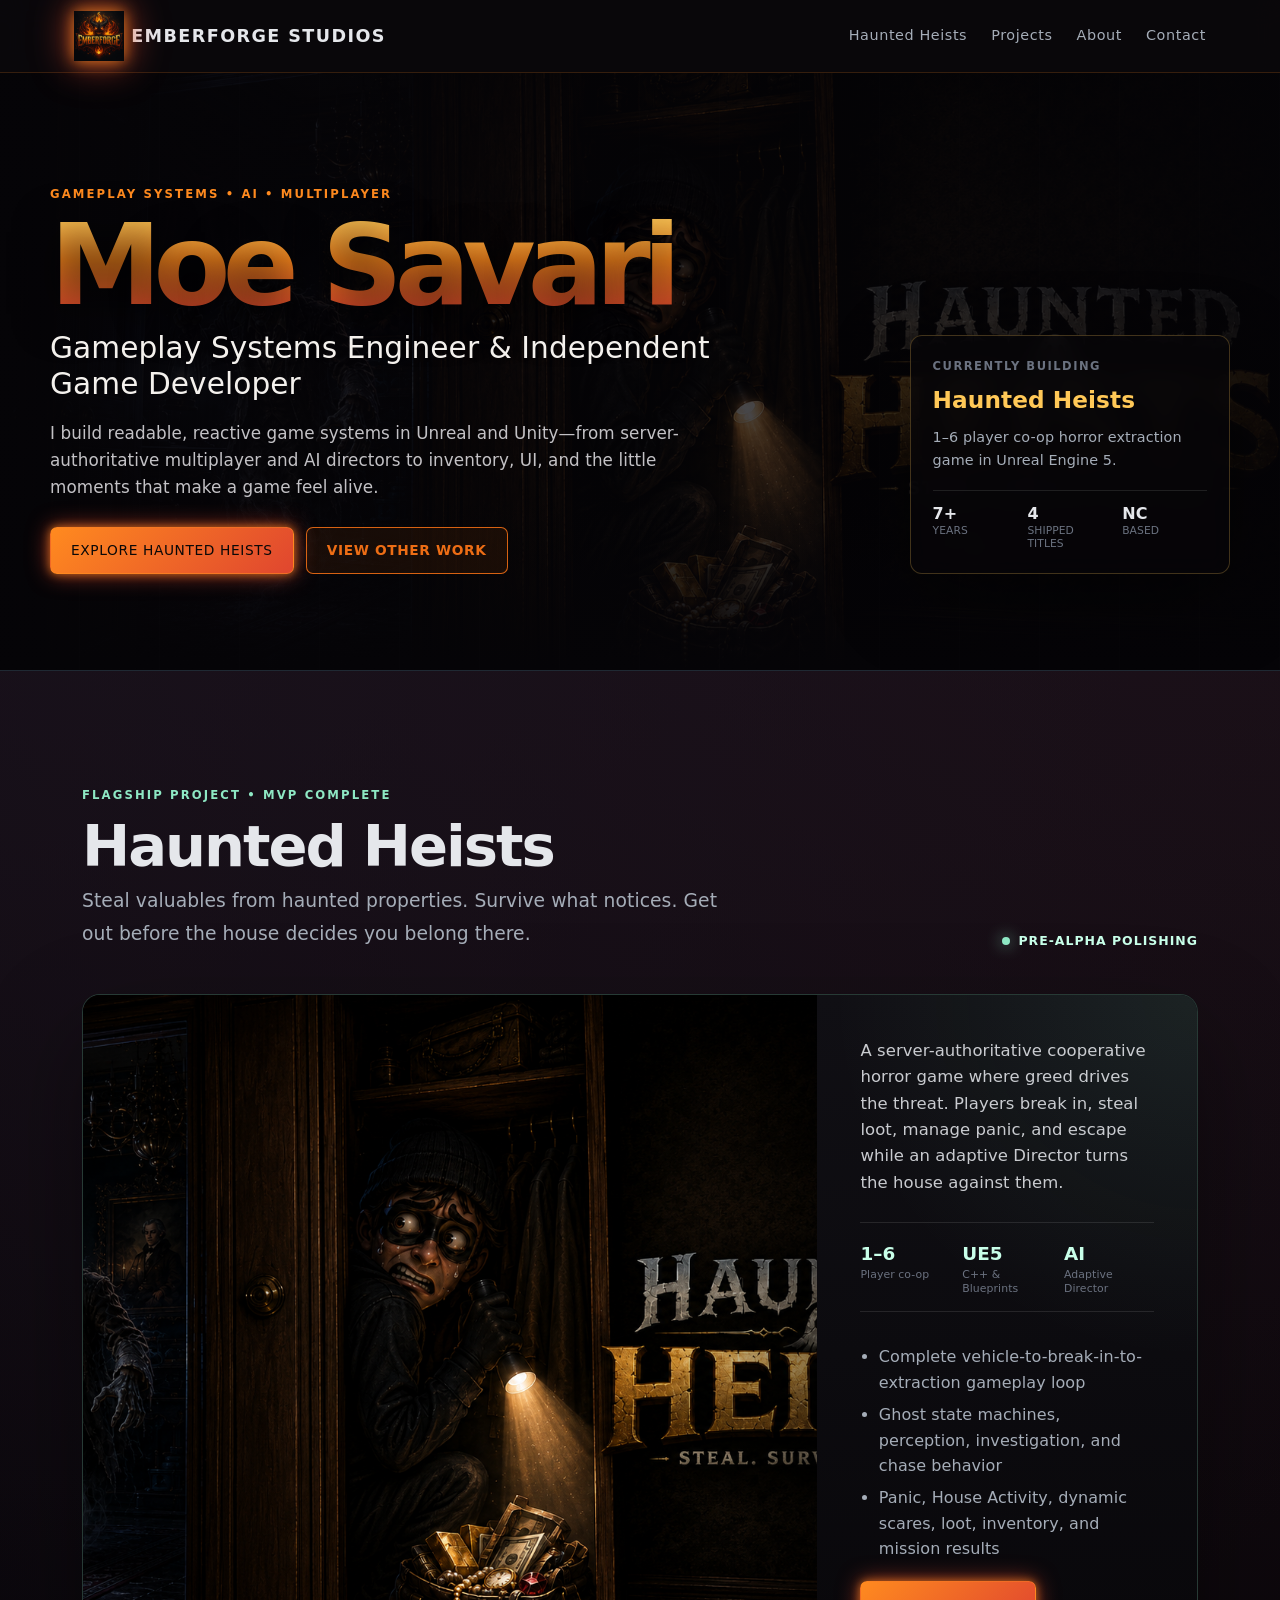
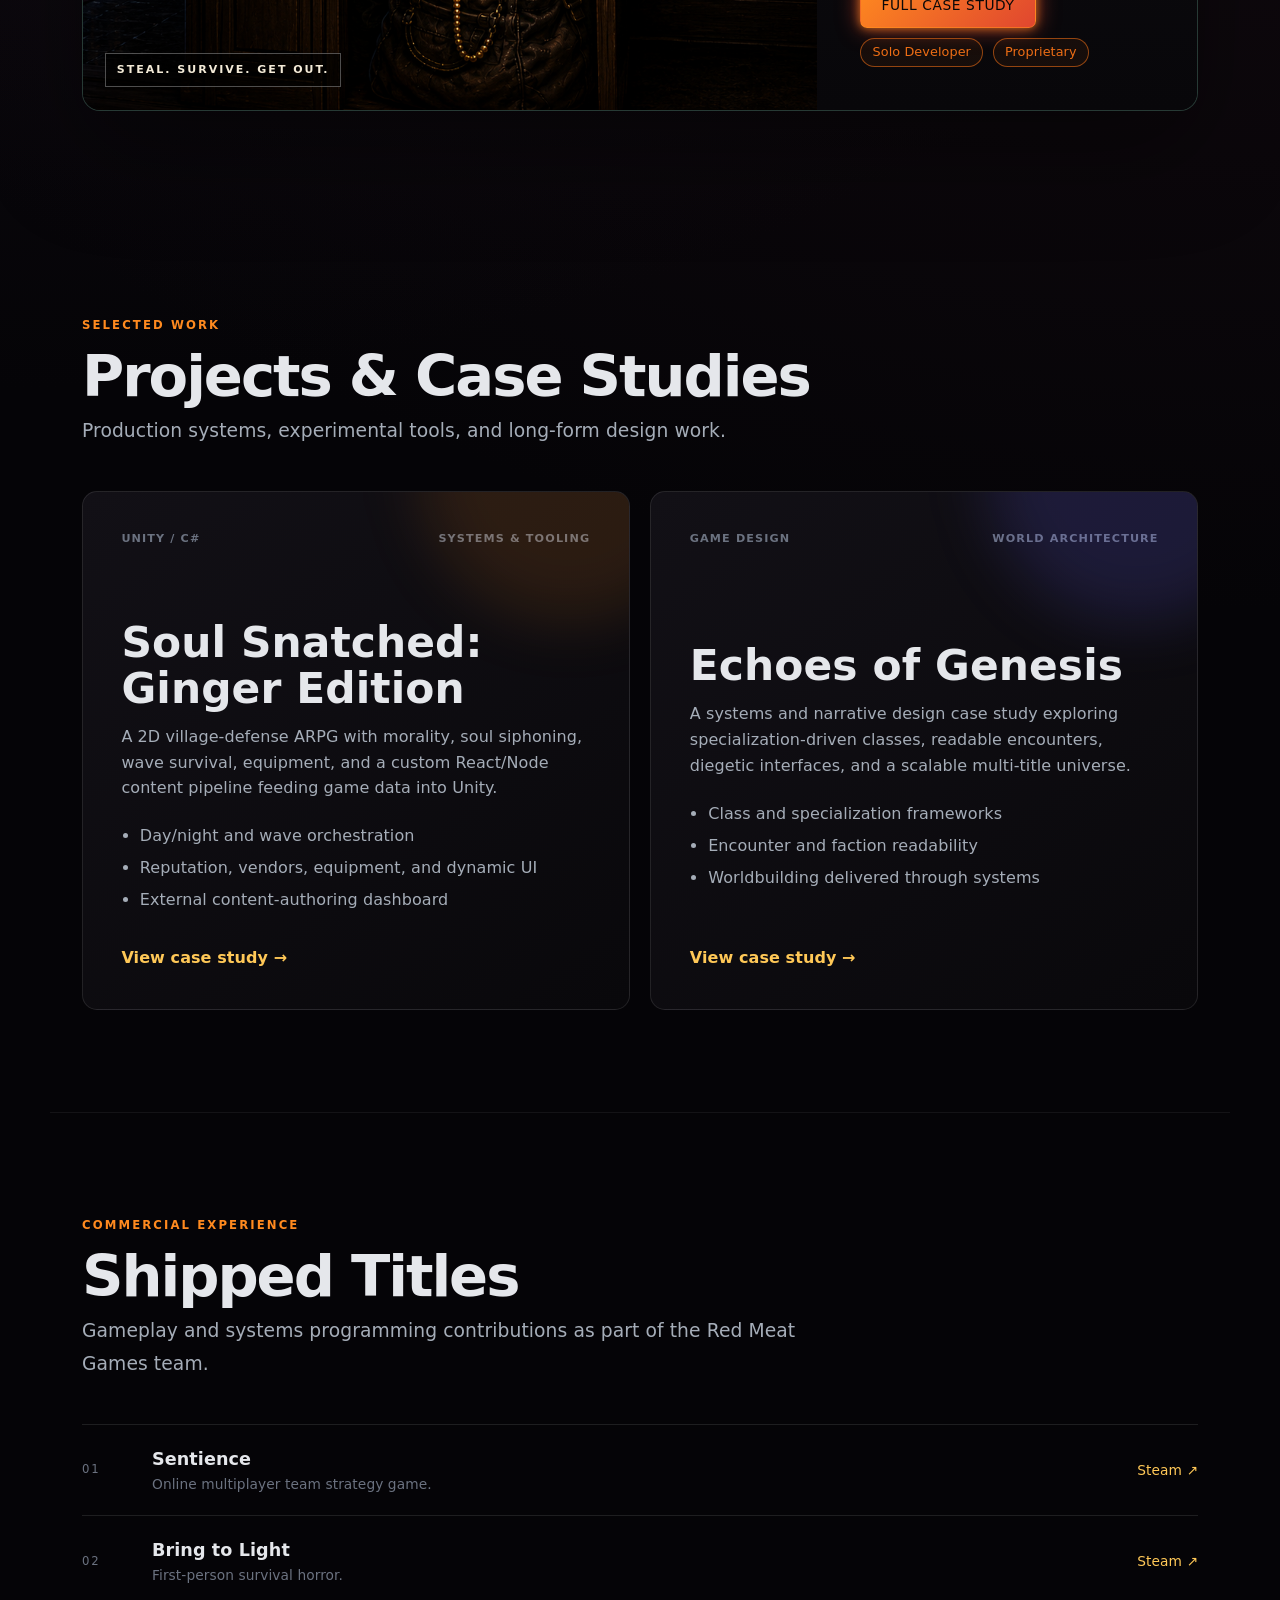
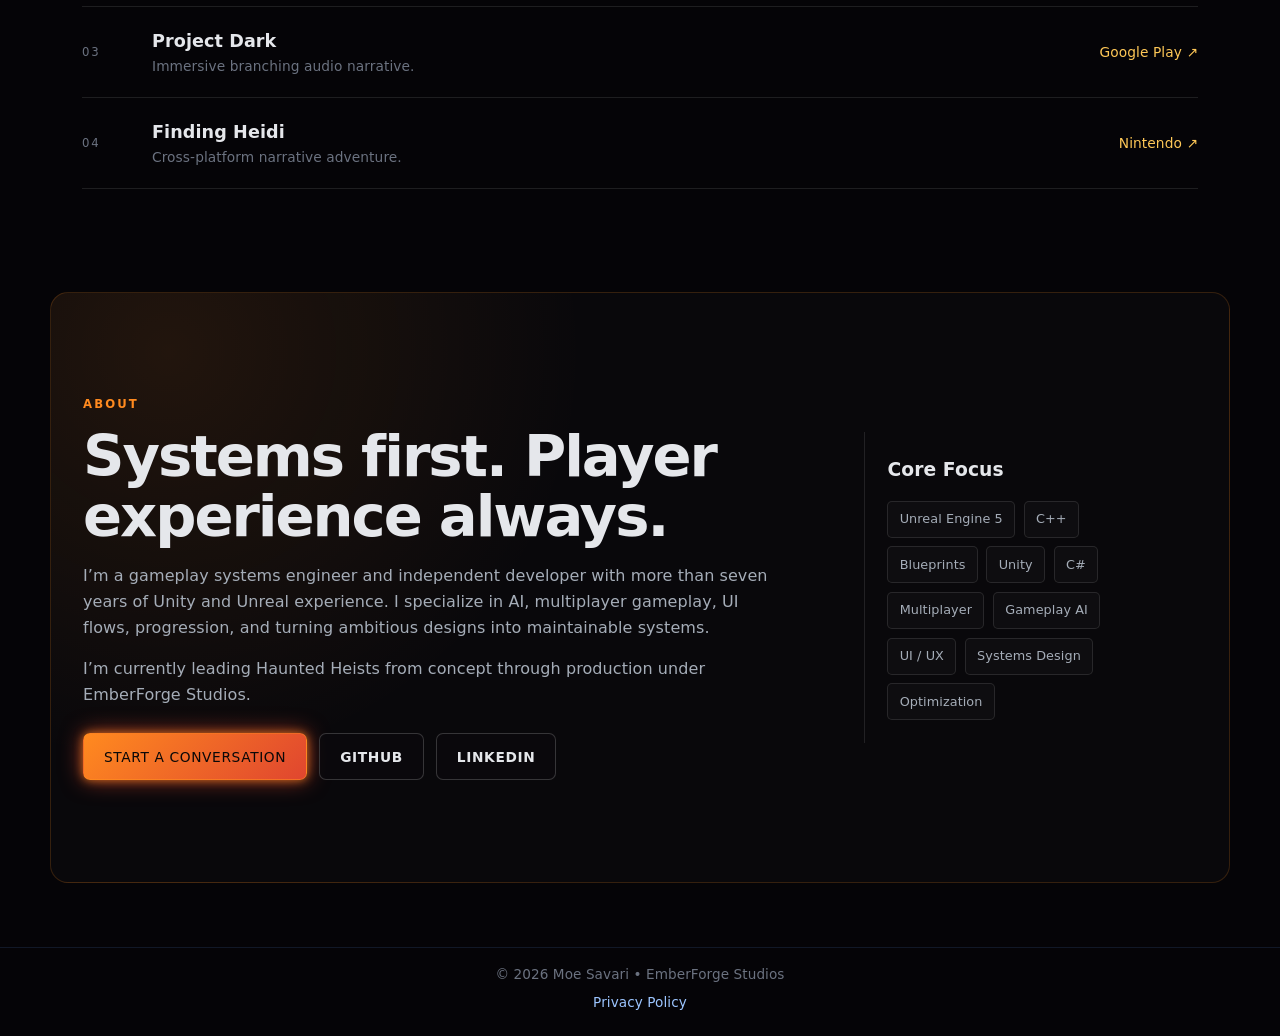
==== commit b515003c: "Merge pull request #1 from moesavari/feature/eos-privacy-policy Add Haunted Heists privacy policy" ====
--- a/index.html
+++ b/index.html
@@ -197,6 +197,7 @@
 
     <footer class="footer">
         <p>&copy; <span id="year"></span> Moe Savari • EmberForge Studios</p>
+        <p class="footer-links"><a href="privacy.html">Privacy Policy</a></p>
     </footer>
 
     <script>
--- a/style.css
+++ b/style.css
@@ -372,6 +372,44 @@
     font-size: 0.85rem;
     color: var(--ember-text-muted);
     background: #050407;
+}
+
+.footer-links {
+    margin-top: 0.35rem;
+}
+
+.legal-hero {
+    padding-bottom: 2.5rem;
+}
+
+.legal-content {
+    max-width: 860px;
+}
+
+.legal-summary {
+    margin-bottom: 2rem;
+    padding: 1.25rem;
+    border: 1px solid rgba(255, 138, 31, 0.28);
+    border-radius: var(--ember-radius-md);
+    background: rgba(17, 16, 24, 0.86);
+}
+
+.legal-content h2 {
+    margin: 2rem 0 0.55rem;
+    color: var(--ember-gold);
+}
+
+.legal-content h3 {
+    margin: 1.25rem 0 0.4rem;
+}
+
+.legal-content p,
+.legal-content ul {
+    margin-bottom: 0.9rem;
+}
+
+.legal-content ul {
+    padding-left: 1.4rem;
 }
 
 /* Responsive */
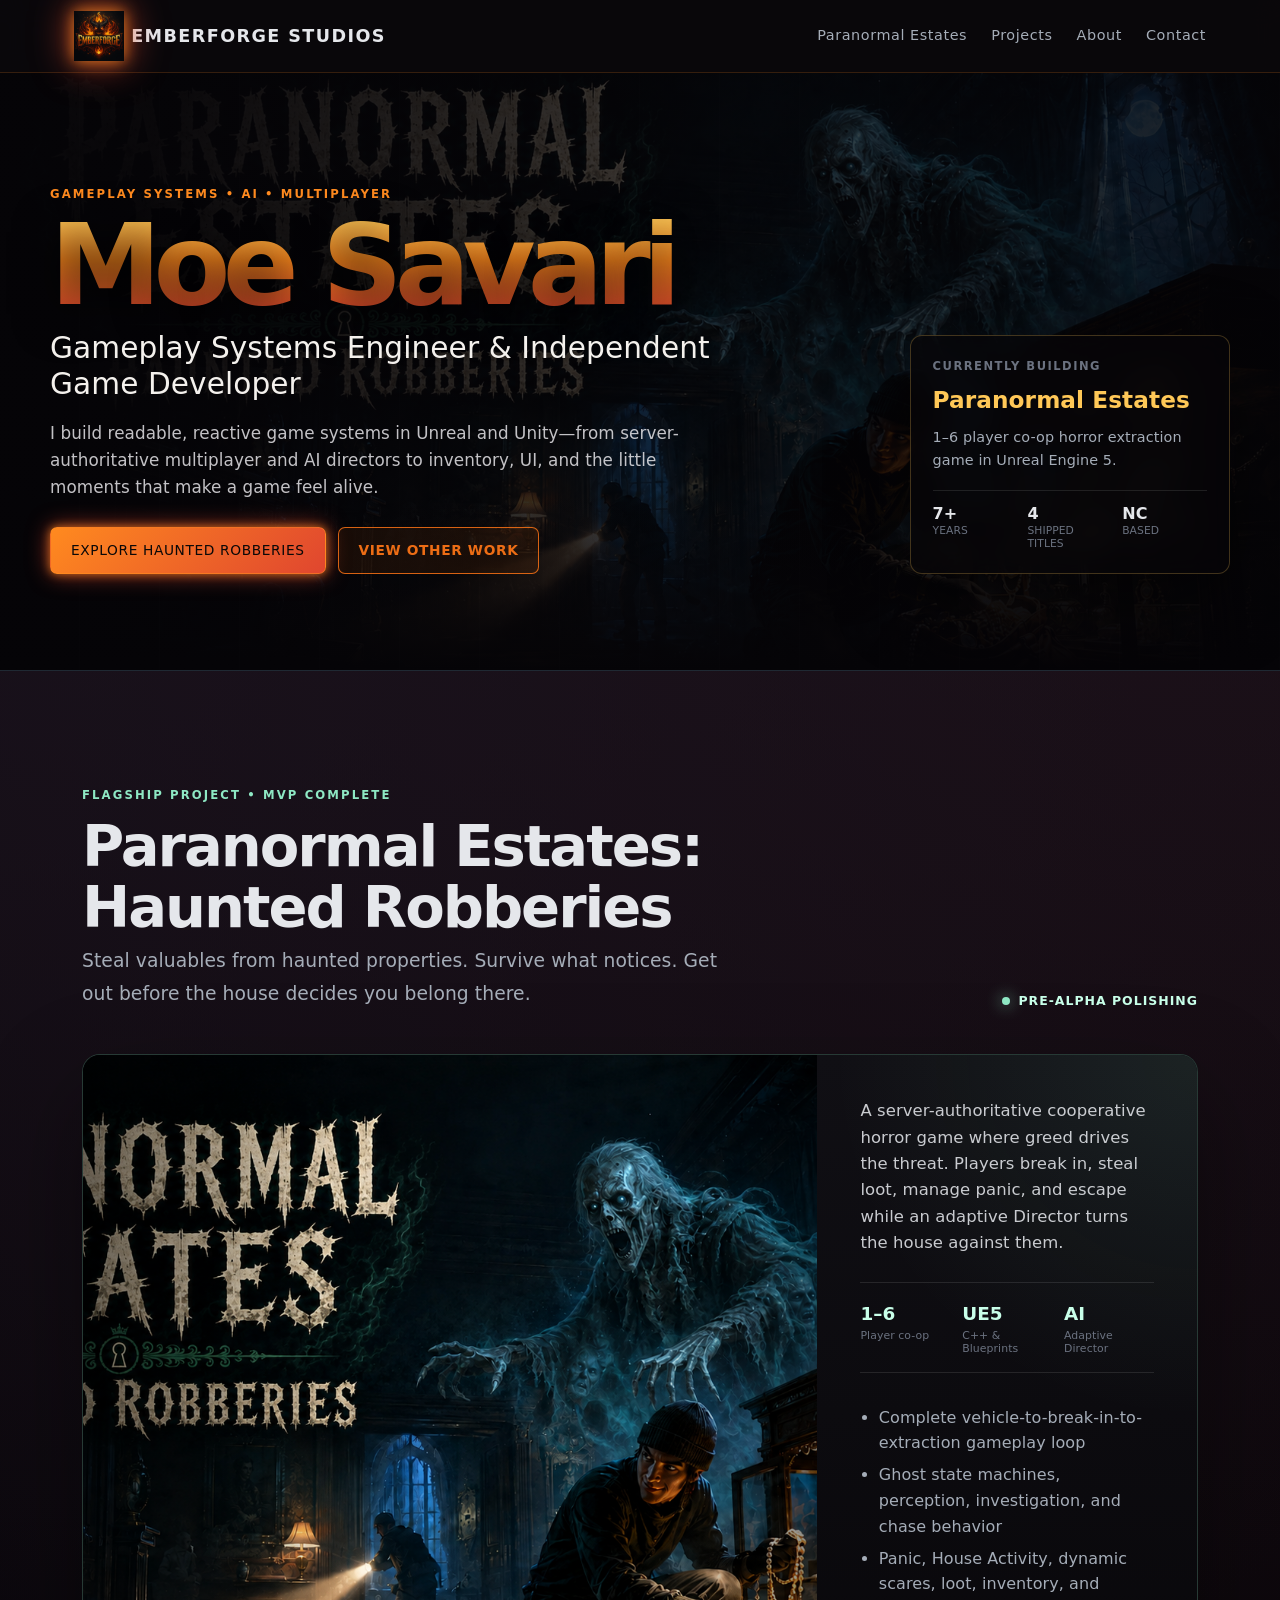
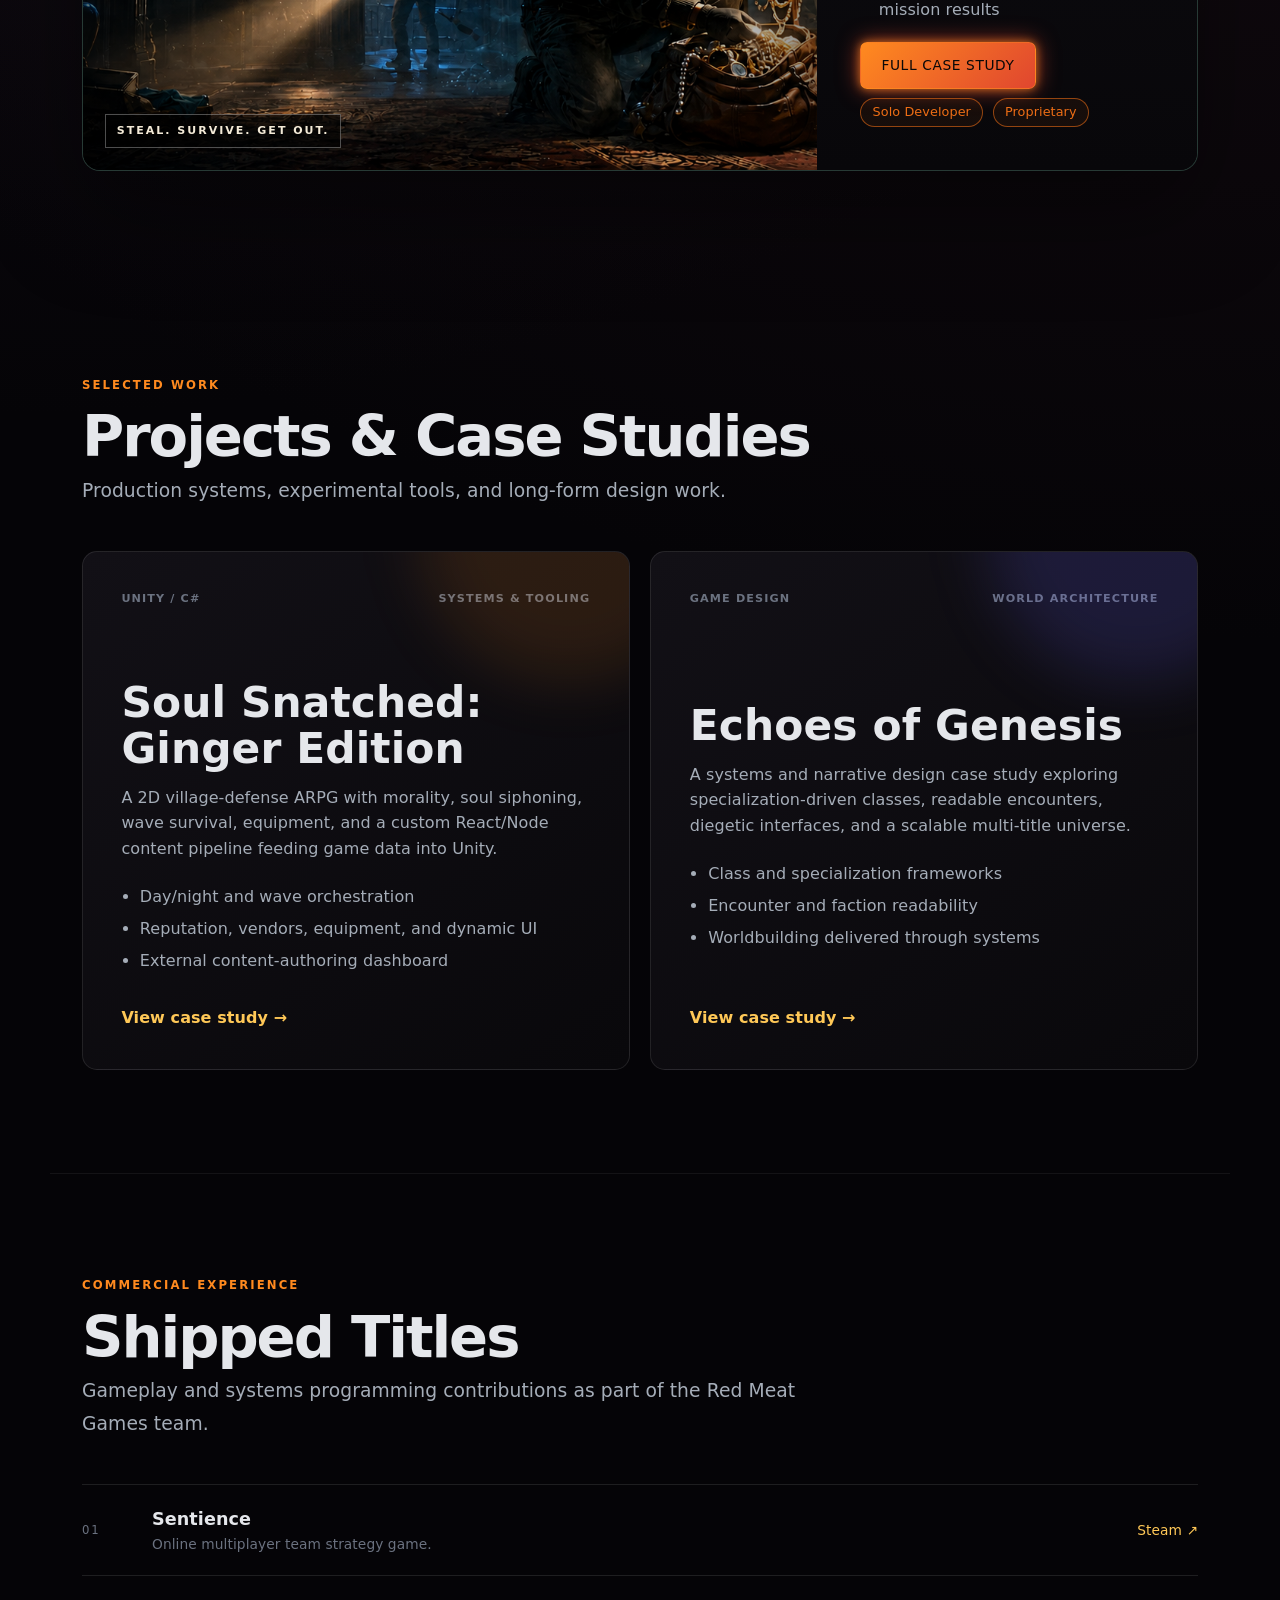
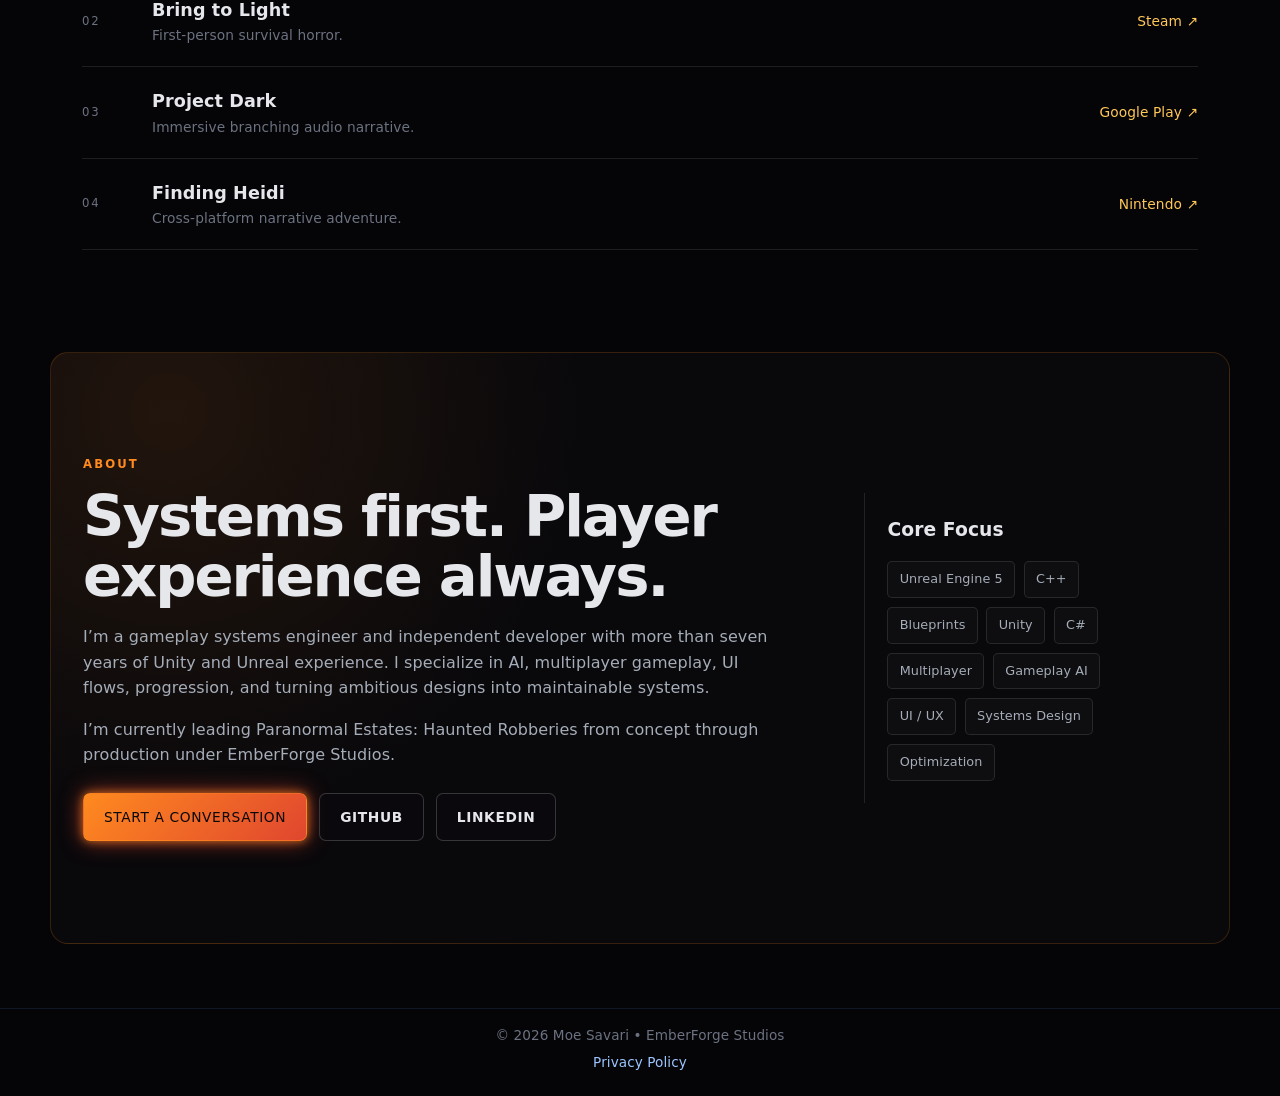
==== commit cab5e5b6: "Merge pull request #4 from moesavari/feature/eos-privacy-policy Rebrand Haunted Heists as Paranormal" ====
--- a/index.html
+++ b/index.html
@@ -3,7 +3,7 @@
 <head>
     <meta charset="UTF-8">
     <meta name="viewport" content="width=device-width, initial-scale=1.0">
-    <meta name="description" content="Portfolio of Moe Savari, gameplay systems engineer and independent game developer behind Haunted Heists.">
+    <meta name="description" content="Portfolio of Moe Savari, gameplay systems engineer and independent developer behind Paranormal Estates: Haunted Robberies.">
     <title>Moe Savari | Gameplay Systems Engineer</title>
     <link rel="stylesheet" href="style.css?v=9">
     <link rel="icon" type="image/png" sizes="32x32" href="assets/emberforge_favicon_32x32.png">
@@ -20,7 +20,7 @@
                 <span class="brand-text">EmberForge Studios</span>
             </a>
             <div class="nav-links">
-                <a href="#haunted-heists">Haunted Heists</a>
+                <a href="#haunted-heists">Paranormal Estates</a>
                 <a href="#projects">Projects</a>
                 <a href="#about">About</a>
                 <a href="mailto:moe.savari@gmail.com">Contact</a>
@@ -39,13 +39,13 @@
                     multiplayer and AI directors to inventory, UI, and the little moments that make a game feel alive.
                 </p>
                 <div class="hero-actions">
-                    <a class="btn primary" href="haunted-heists.html">Explore Haunted Heists</a>
+                    <a class="btn primary" href="haunted-heists.html">Explore Haunted Robberies</a>
                     <a class="btn secondary" href="#projects">View Other Work</a>
                 </div>
             </div>
             <aside class="hero-proof" aria-label="Professional highlights">
                 <span class="proof-kicker">Currently building</span>
-                <strong>Haunted Heists</strong>
+                <strong>Paranormal Estates</strong>
                 <p>1–6 player co-op horror extraction game in Unreal Engine 5.</p>
                 <div class="proof-stats">
                     <span><b>7+</b> years</span>
@@ -61,7 +61,7 @@
             <div class="section-header split-header">
                 <div>
                     <p class="eyebrow spectral">Flagship project • MVP complete</p>
-                    <h2>Haunted Heists</h2>
+                    <h2>Paranormal Estates: Haunted Robberies</h2>
                     <p class="section-subtitle">
                         Steal valuables from haunted properties. Survive what notices. Get out before the house decides you belong there.
                     </p>
@@ -70,8 +70,8 @@
             </div>
 
             <article class="flagship-card">
-                <a class="flagship-visual" href="haunted-heists.html" aria-label="Open the Haunted Heists case study">
-                    <img src="assets/haunted-heists/haunted-heists-keyart.webp" alt="Haunted Heists title screen showing a panicked thief hiding from a ghost">
+                <a class="flagship-visual" href="haunted-heists.html" aria-label="Open the Paranormal Estates: Haunted Robberies case study">
+                    <img src="assets/haunted-heists/haunted-heists-keyart.webp" alt="Thieves rob an ornate haunted estate while a ghost closes in">
                     <span class="visual-scrim"></span>
                     <span class="visual-label">STEAL. SURVIVE. GET OUT.</span>
                 </a>
@@ -80,7 +80,7 @@
                         A server-authoritative cooperative horror game where greed drives the threat.
                         Players break in, steal loot, manage panic, and escape while an adaptive Director turns the house against them.
                     </p>
-                    <div class="feature-rail" role="group" aria-label="Haunted Heists highlights">
+                    <div class="feature-rail" role="group" aria-label="Haunted Robberies highlights">
                         <div><strong>1–6</strong><span>Player co-op</span></div>
                         <div><strong>UE5</strong><span>C++ &amp; Blueprints</span></div>
                         <div><strong>AI</strong><span>Adaptive Director</span></div>
@@ -178,7 +178,7 @@
                     I’m a gameplay systems engineer and independent developer with more than seven years of Unity and Unreal experience.
                     I specialize in AI, multiplayer gameplay, UI flows, progression, and turning ambitious designs into maintainable systems.
                 </p>
-                <p>I’m currently leading Haunted Heists from concept through production under EmberForge Studios.</p>
+                <p>I’m currently leading Paranormal Estates: Haunted Robberies from concept through production under EmberForge Studios.</p>
                 <div class="hero-actions">
                     <a class="btn primary" href="mailto:moe.savari@gmail.com">Start a Conversation</a>
                     <a class="btn secondary" href="https://github.com/moesavari" target="_blank" rel="noreferrer">GitHub</a>
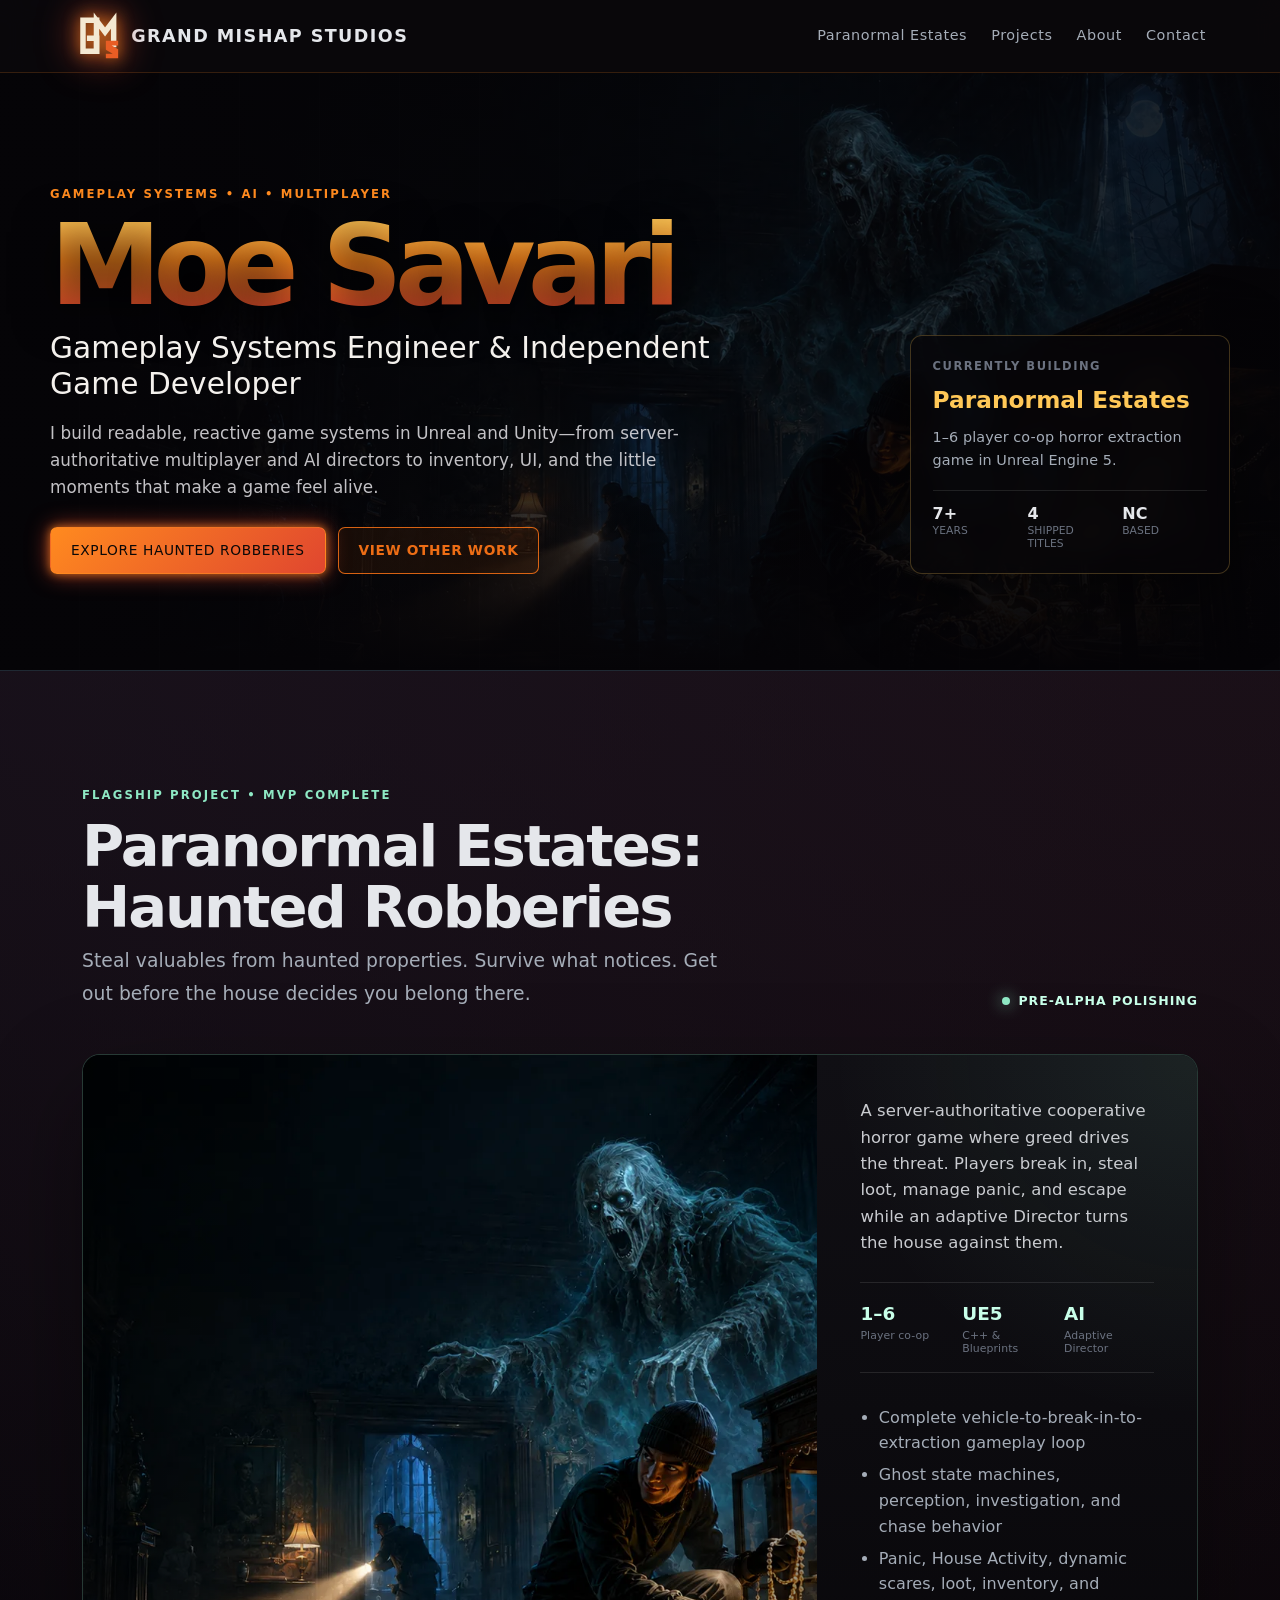
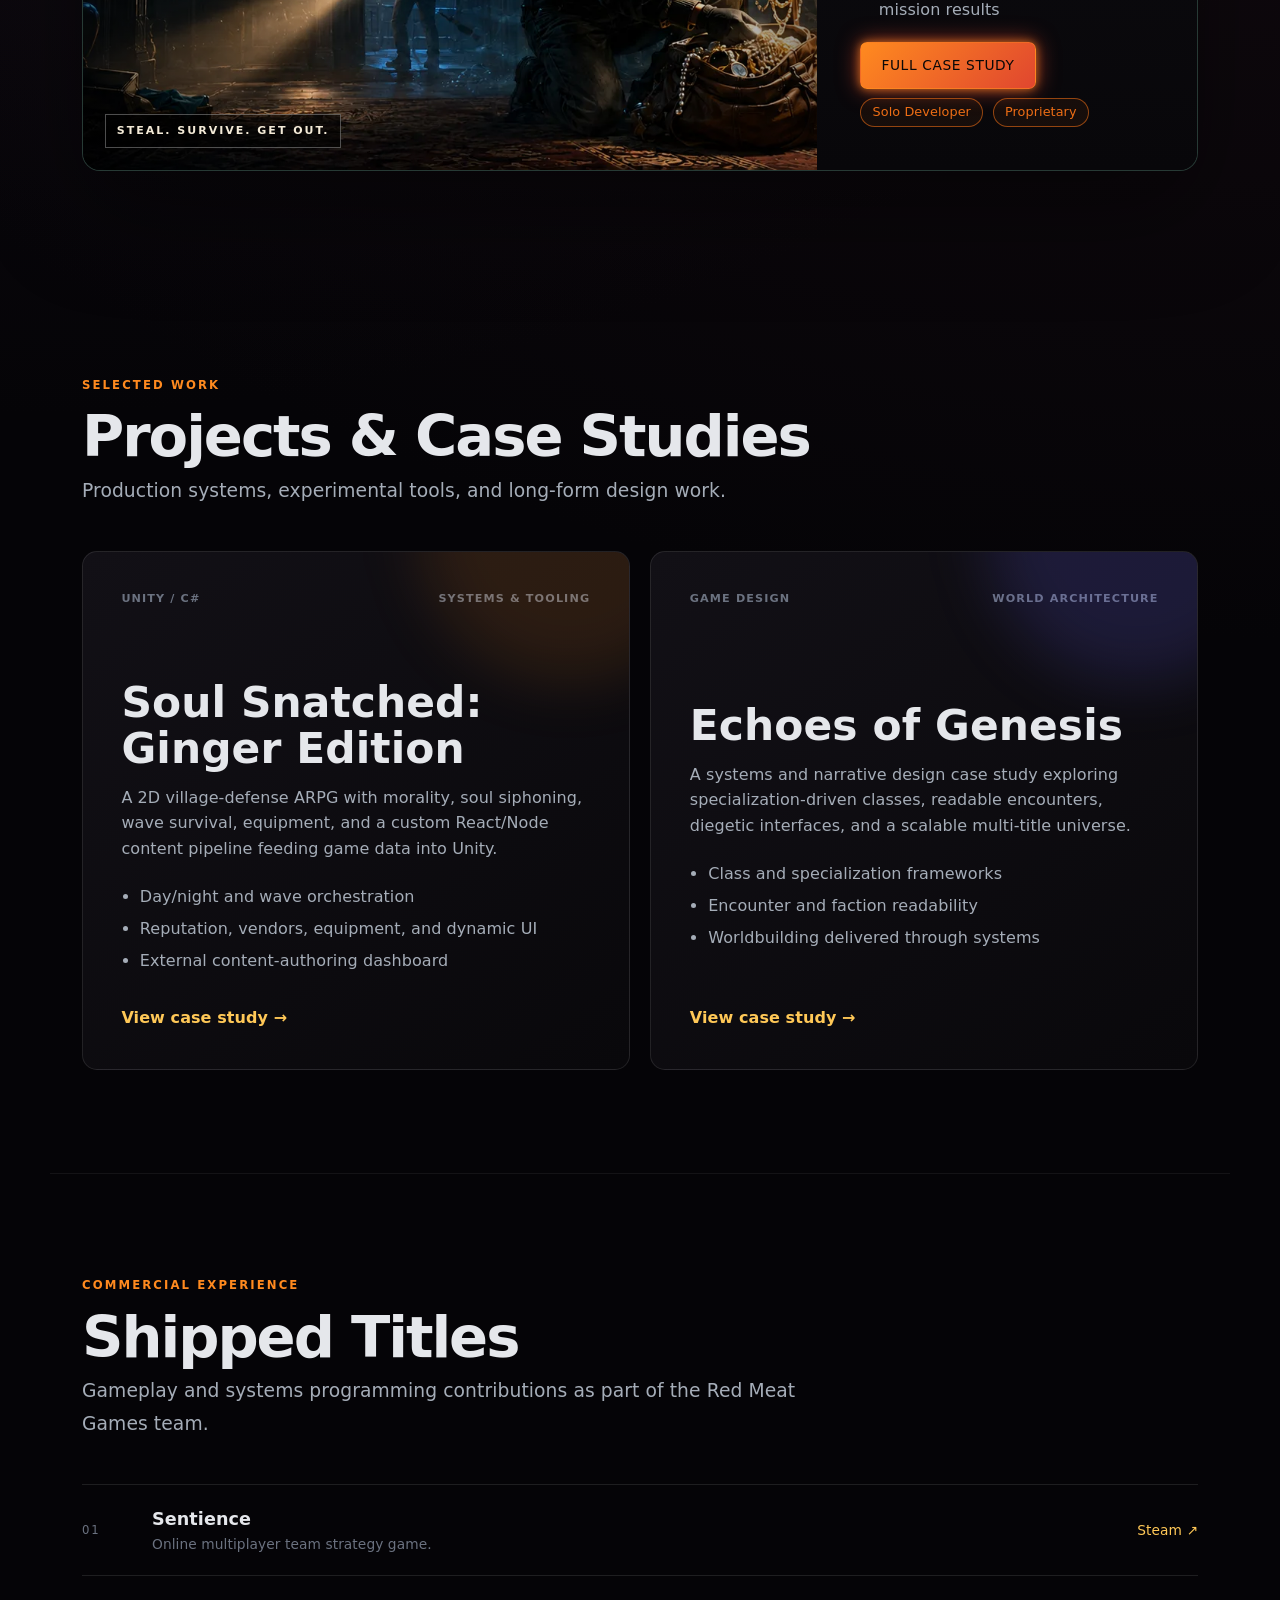
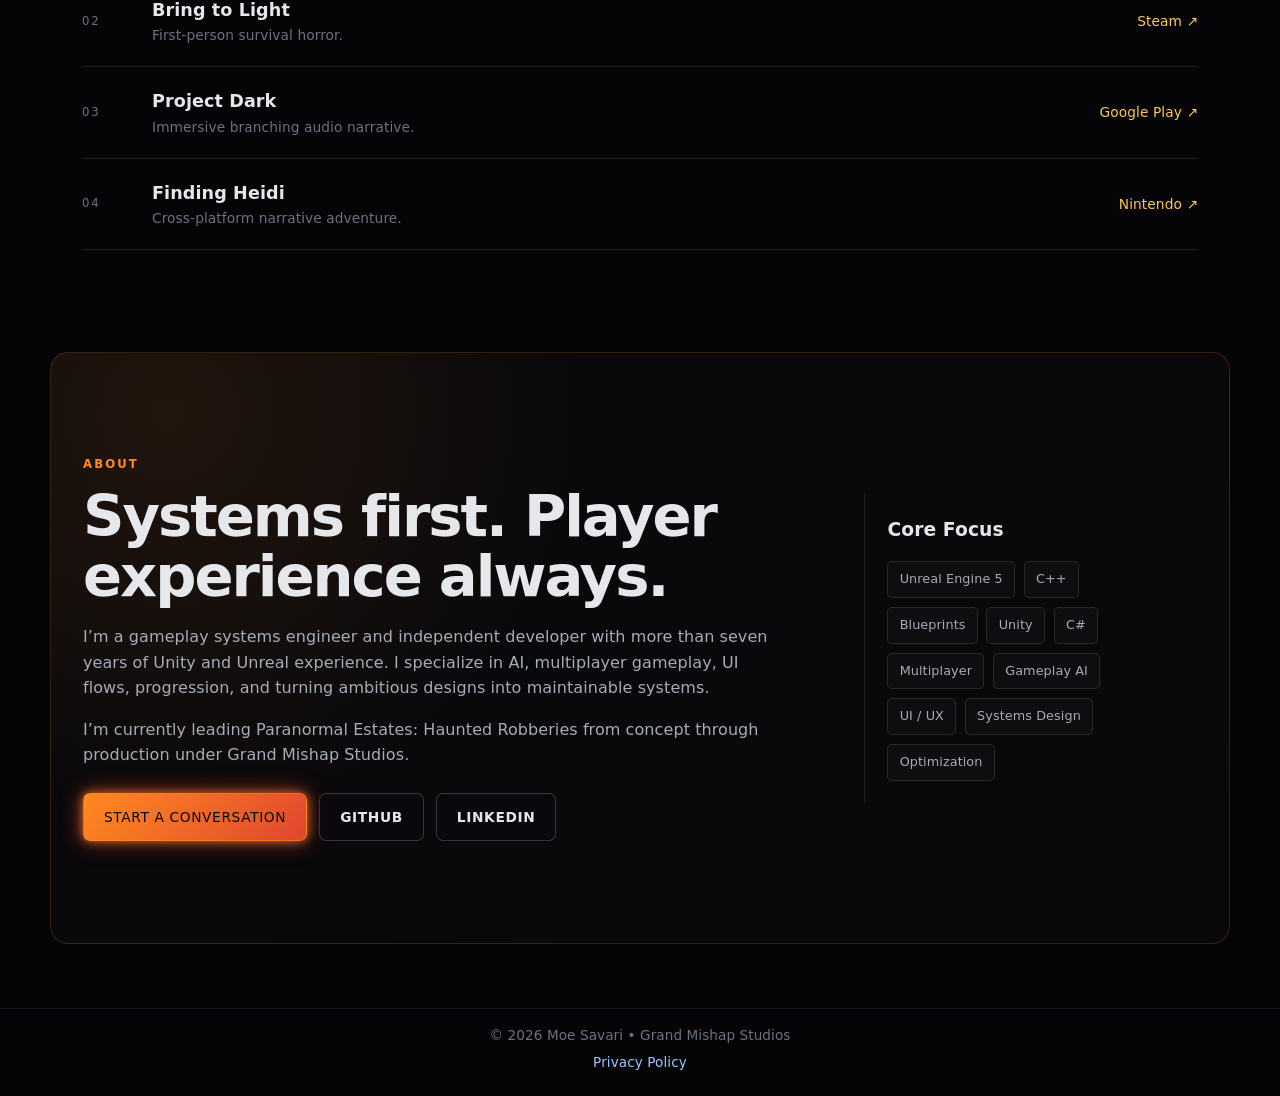
==== commit a4c31670: "Merge pull request #10 from moesavari/feature/grand-mishap-rebrand Rebrand EmberForge as Grand Misha" ====
--- a/index.html
+++ b/index.html
@@ -6,18 +6,18 @@
     <meta name="description" content="Portfolio of Moe Savari, gameplay systems engineer and independent developer behind Paranormal Estates: Haunted Robberies.">
     <title>Moe Savari | Gameplay Systems Engineer</title>
     <link rel="stylesheet" href="style.css?v=9">
-    <link rel="icon" type="image/png" sizes="32x32" href="assets/emberforge_favicon_32x32.png">
-    <link rel="icon" type="image/png" sizes="16x16" href="assets/emberforge_favicon_16x16.png">
-    <link rel="shortcut icon" href="assets/emberforge_favicon.ico">
+    <link rel="icon" type="image/png" sizes="32x32" href="assets/grand-mishap_favicon_32x32.png">
+    <link rel="icon" type="image/png" sizes="16x16" href="assets/grand-mishap_favicon_16x16.png">
+    <link rel="shortcut icon" href="assets/grand-mishap_favicon.ico">
 </head>
 <body>
     <a class="skip-link" href="#main-content">Skip to main content</a>
 
     <nav class="top-nav" aria-label="Primary navigation">
         <div class="nav-inner">
-            <a href="index.html" class="nav-brand" aria-label="EmberForge Studios home">
-                <img src="assets/emberforge-logo.png" alt="" class="brand-logo">
-                <span class="brand-text">EmberForge Studios</span>
+            <a href="index.html" class="nav-brand" aria-label="Grand Mishap Studios home">
+                <img src="assets/grand-mishap-logo.svg" alt="" class="brand-logo">
+                <span class="brand-text">Grand Mishap Studios</span>
             </a>
             <div class="nav-links">
                 <a href="#haunted-heists">Paranormal Estates</a>
@@ -178,7 +178,7 @@
                     I’m a gameplay systems engineer and independent developer with more than seven years of Unity and Unreal experience.
                     I specialize in AI, multiplayer gameplay, UI flows, progression, and turning ambitious designs into maintainable systems.
                 </p>
-                <p>I’m currently leading Paranormal Estates: Haunted Robberies from concept through production under EmberForge Studios.</p>
+                <p>I’m currently leading Paranormal Estates: Haunted Robberies from concept through production under Grand Mishap Studios.</p>
                 <div class="hero-actions">
                     <a class="btn primary" href="mailto:moe.savari@gmail.com">Start a Conversation</a>
                     <a class="btn secondary" href="https://github.com/moesavari" target="_blank" rel="noreferrer">GitHub</a>
@@ -196,7 +196,7 @@
     </main>
 
     <footer class="footer">
-        <p>&copy; <span id="year"></span> Moe Savari • EmberForge Studios</p>
+        <p>&copy; <span id="year"></span> Moe Savari • Grand Mishap Studios</p>
         <p class="footer-links"><a href="privacy.html">Privacy Policy</a></p>
     </footer>
 
--- a/style.css
+++ b/style.css
@@ -446,7 +446,7 @@
 
 .section-title {
     font-size: 2rem;
-    color: #ff9d57; /* EmberForge accent orange */
+    color: #ff9d57; /* Grand Mishap Studios accent orange */
     margin-bottom: 25px;
 }
 
@@ -582,7 +582,7 @@
     gap: 0.5rem;
     align-items: center;
 }
-/* --- Fix: hero secondary buttons should carry Emberforge orange outline --- */
+/* --- Fix: hero secondary buttons should carry Grand Mishap Studios orange outline --- */
 .hero .btn.secondary {
     border-color: rgba(249, 115, 22, 0.85);
     color: rgba(249, 115, 22, 0.95);
@@ -596,7 +596,7 @@
     margin-top: 1.1rem;
 }
 
-/* --- Shipped Projects: Emberforge orange pills (treat as buttons) --- */
+/* --- Shipped Projects: Grand Mishap Studios orange pills (treat as buttons) --- */
 .project-links .pill,
 .project-links a.pill {
     border-color: rgba(249, 115, 22, 0.55);
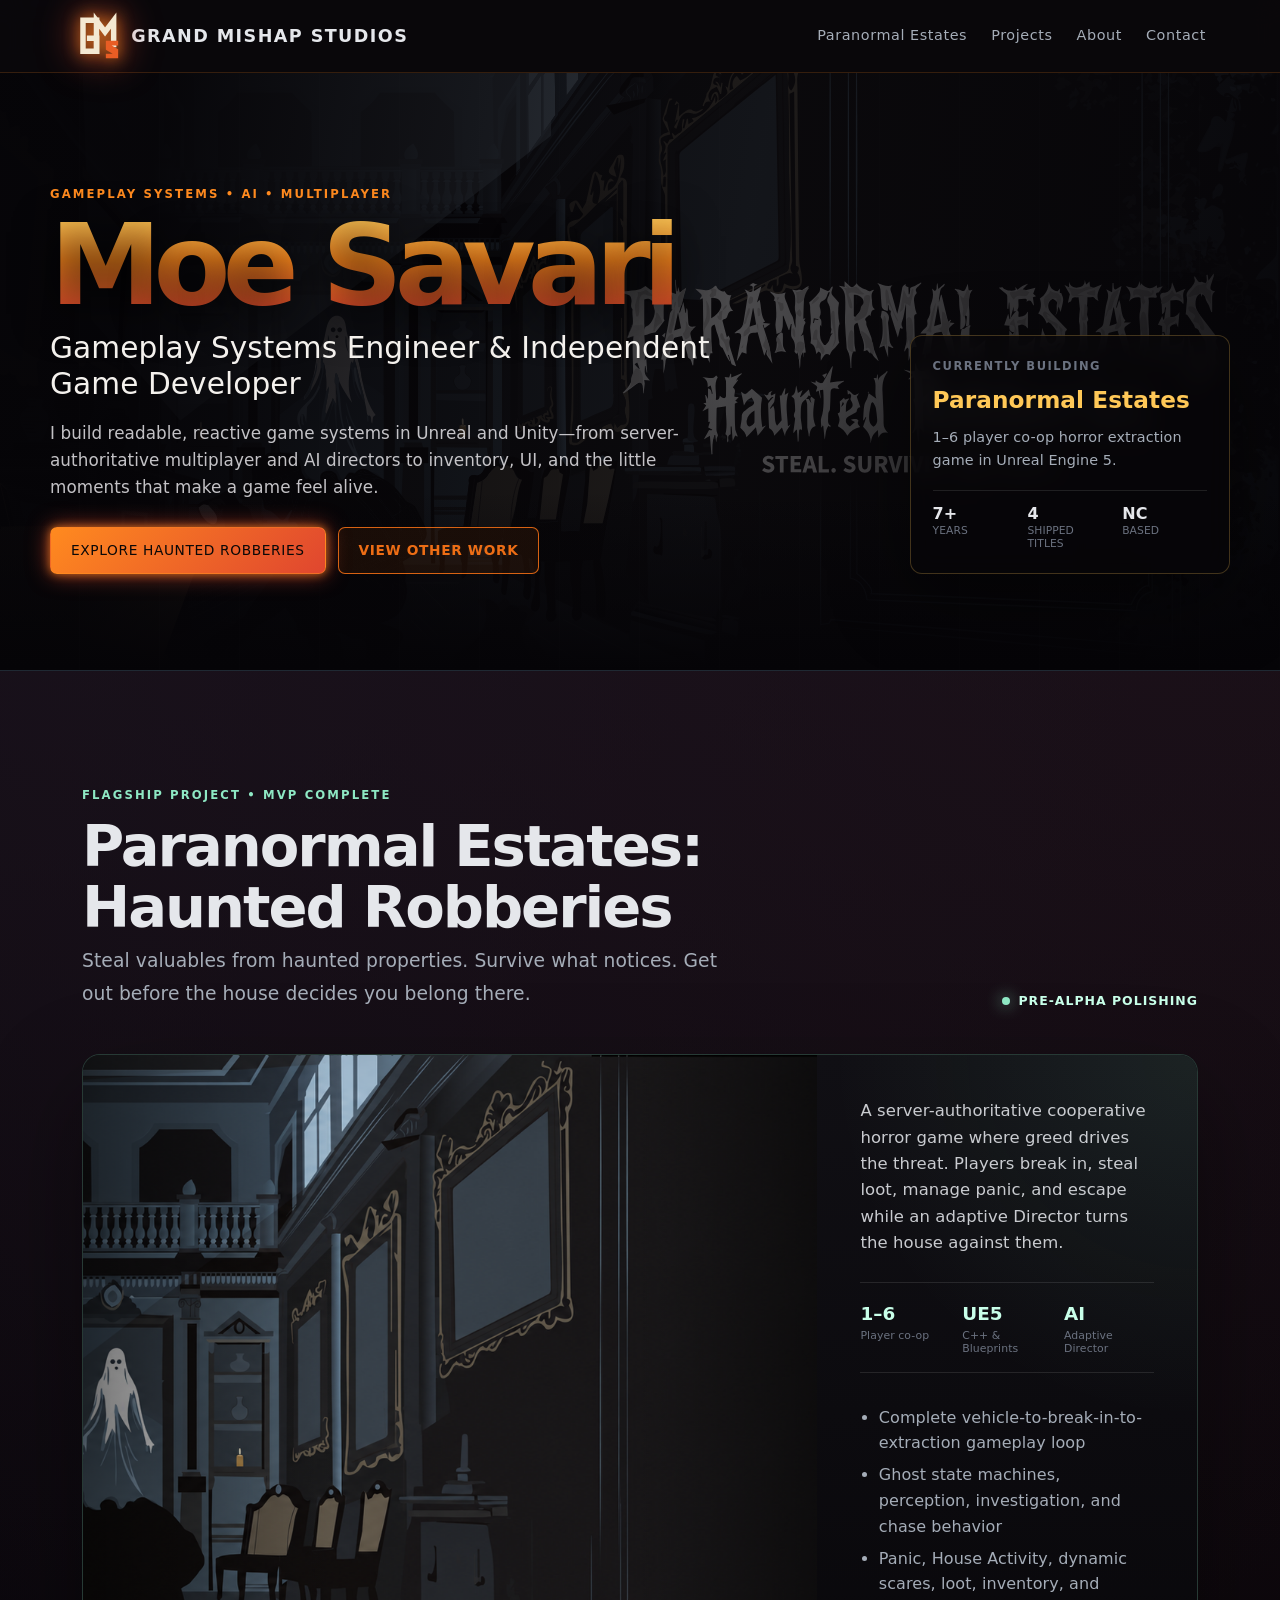
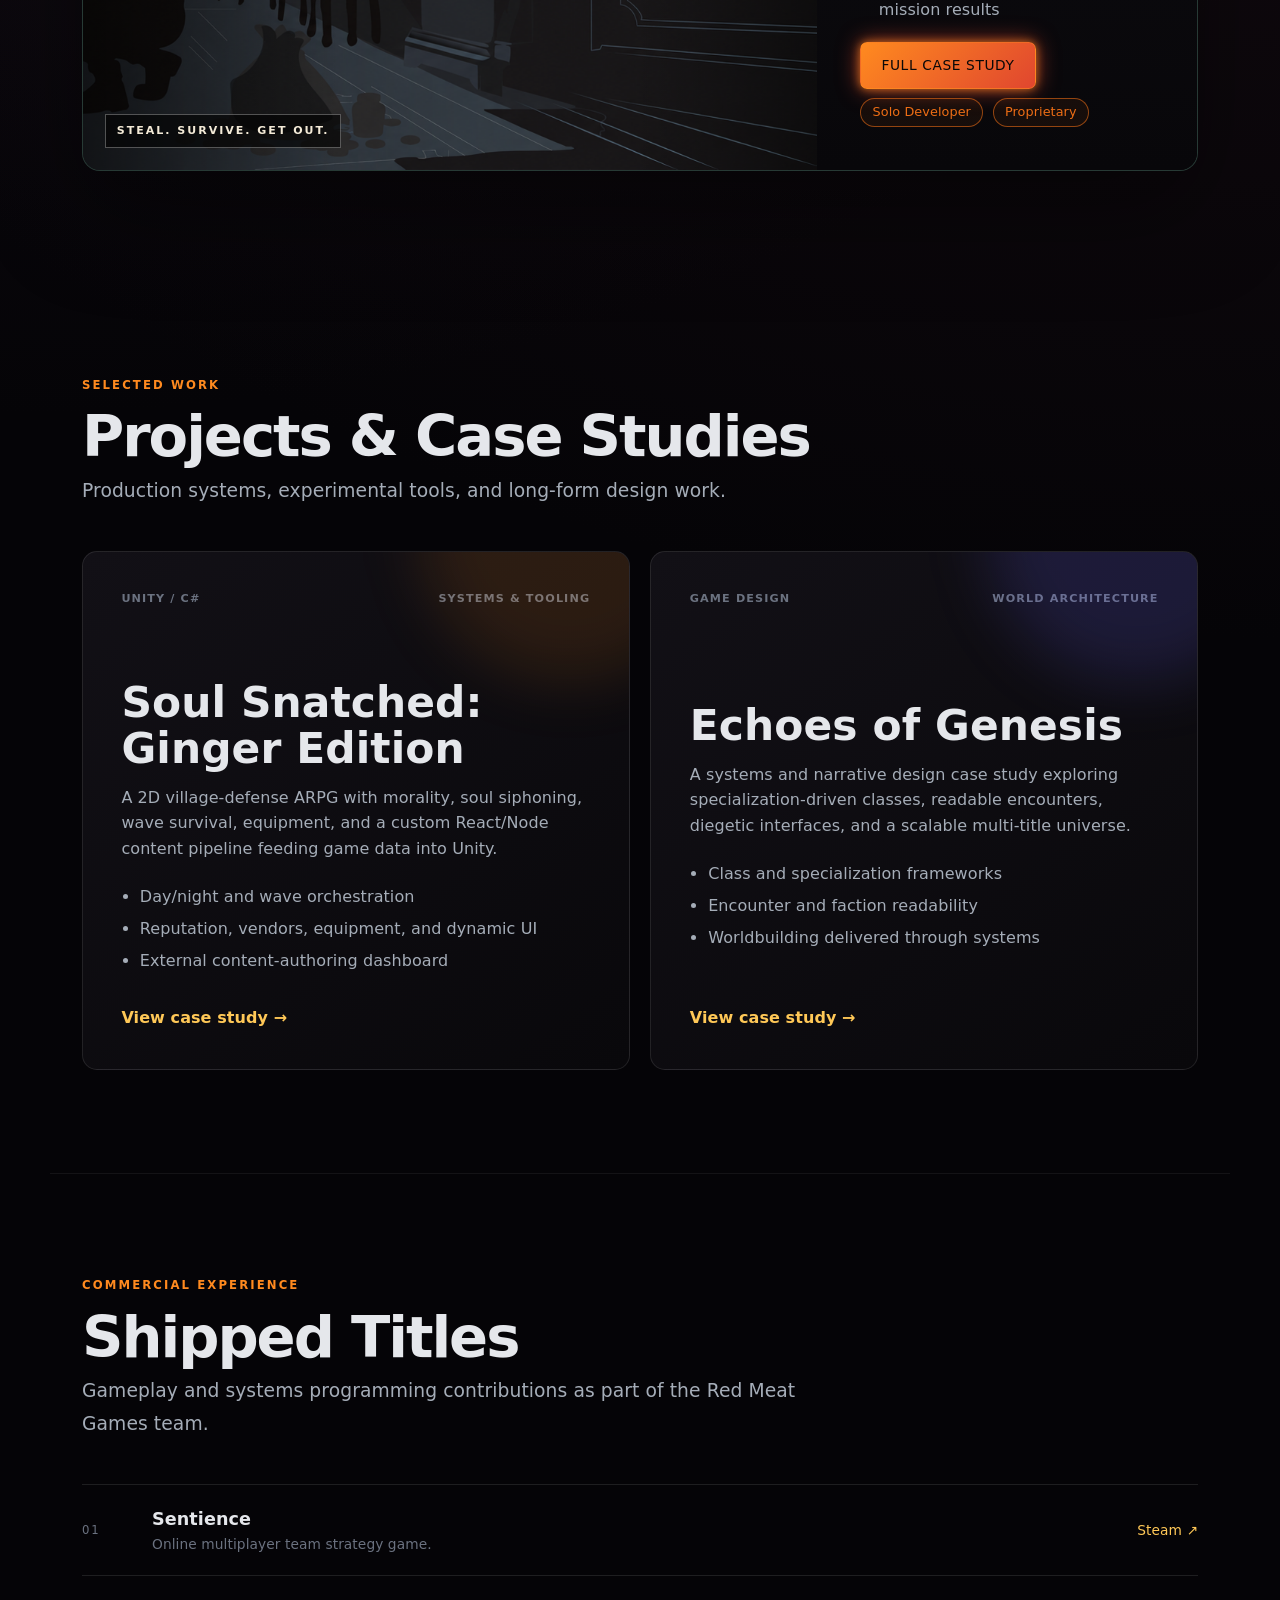
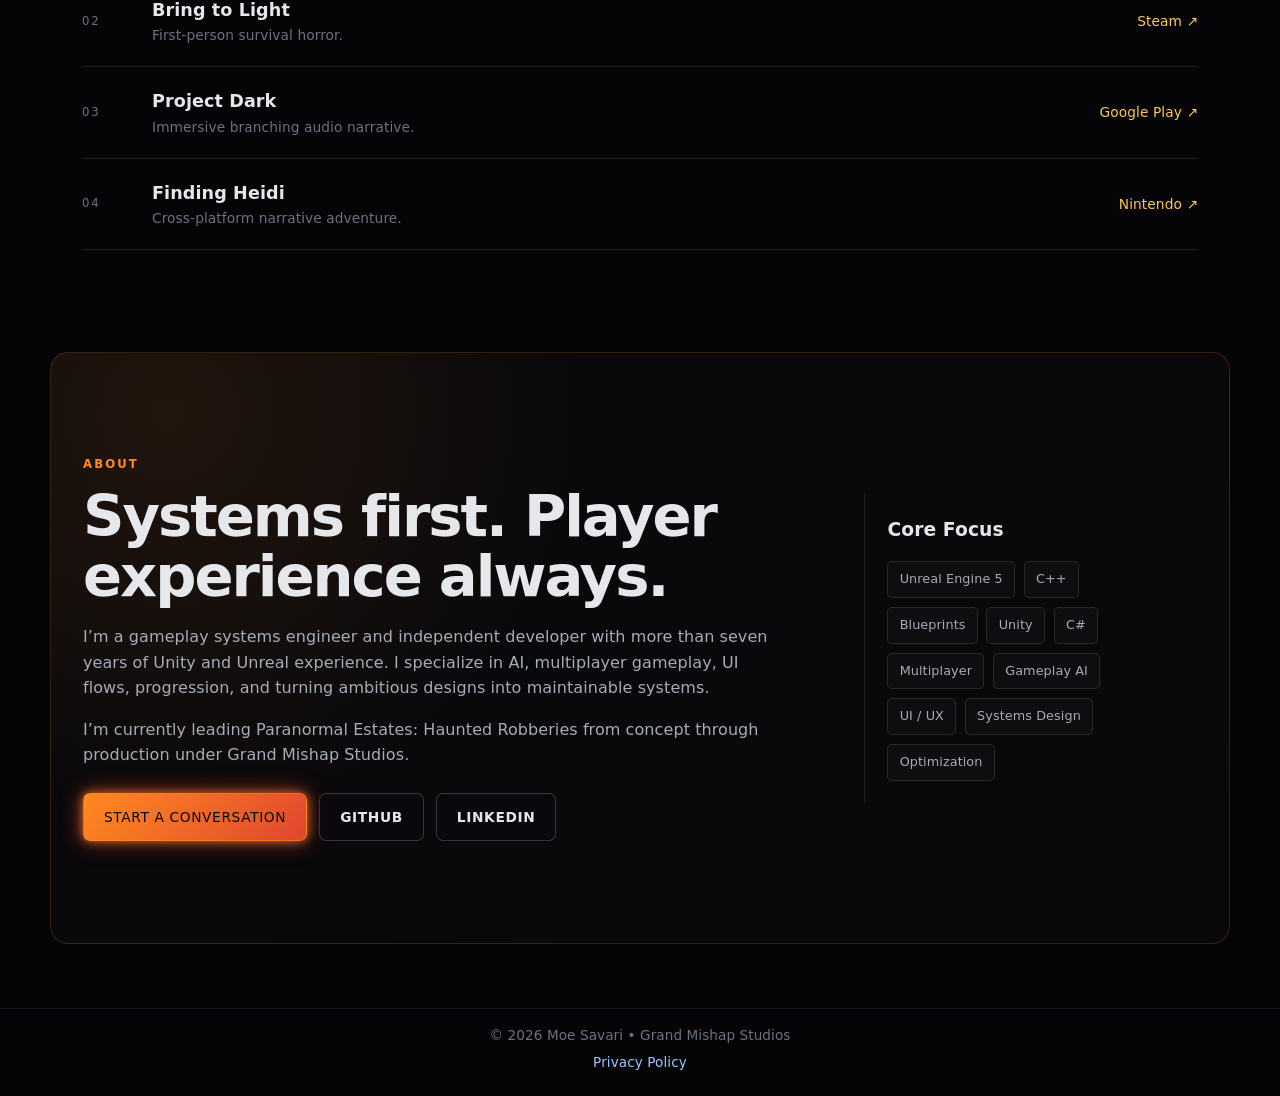
==== commit 9bc3ed91: "Refresh PEHR artwork and fix launcher navigation" ====
--- a/index.html
+++ b/index.html
@@ -71,7 +71,7 @@
 
             <article class="flagship-card">
                 <a class="flagship-visual" href="haunted-heists.html" aria-label="Open the Paranormal Estates: Haunted Robberies case study">
-                    <img src="assets/haunted-heists/haunted-heists-keyart.webp" alt="Thieves rob an ornate haunted estate while a ghost closes in">
+                    <img src="assets/pehr-social-card.png" alt="Paranormal Estates: Haunted Robberies promotional artwork">
                     <span class="visual-scrim"></span>
                     <span class="visual-label">STEAL. SURVIVE. GET OUT.</span>
                 </a>
--- a/style.css
+++ b/style.css
@@ -851,9 +851,7 @@
     place-items: center;
     padding: 7rem 1.5rem 6rem;
     overflow: hidden;
-    background:
-        linear-gradient(100deg, rgba(5, 4, 7, 0.98) 12%, rgba(5, 4, 7, 0.72) 56%, rgba(5, 4, 7, 0.93) 100%),
-        url("assets/haunted-heists/haunted-heists-keyart.webp") center 42% / cover;
+    background: linear-gradient(100deg, rgba(5, 4, 7, 0.98) 12%, rgba(5, 4, 7, 0.72) 56%, rgba(5, 4, 7, 0.93) 100%), url("assets/pehr-hero-art.svg") center 42% / cover;
 }
 
 .portfolio-hero::before {
